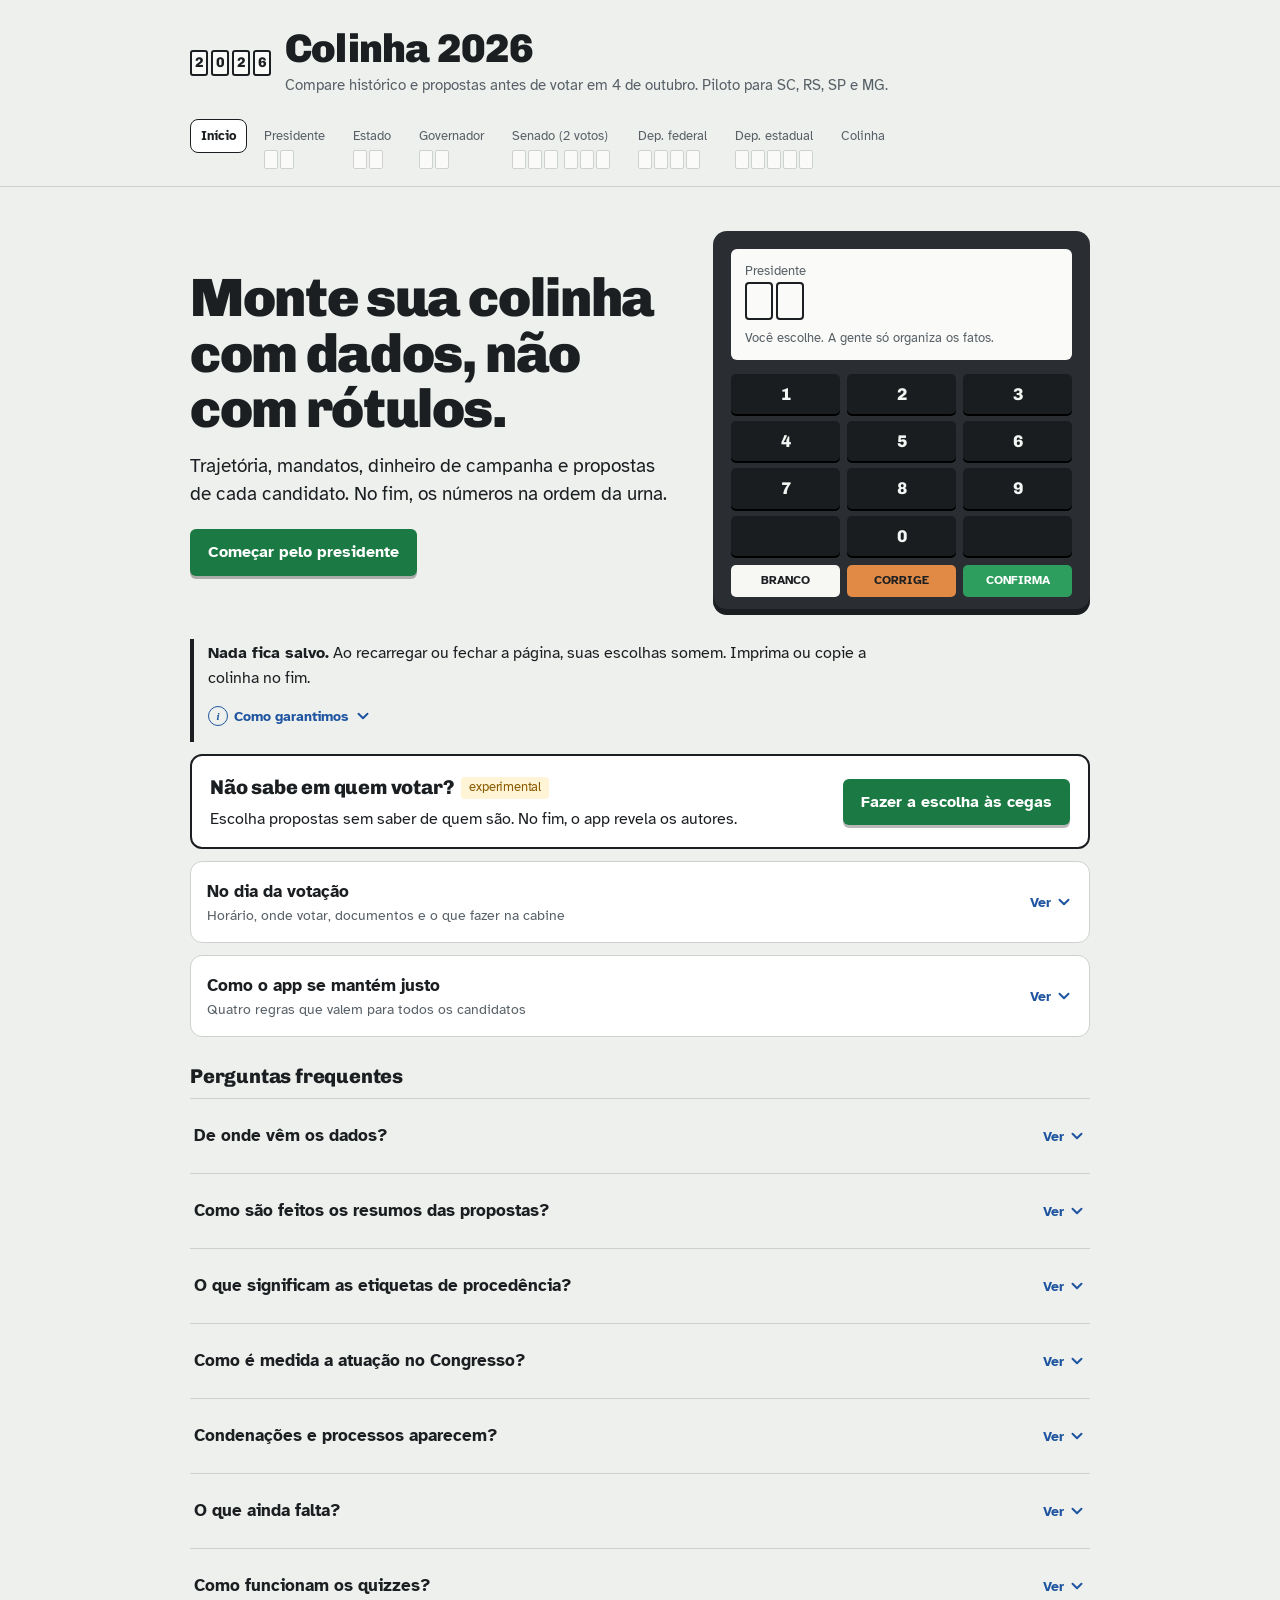
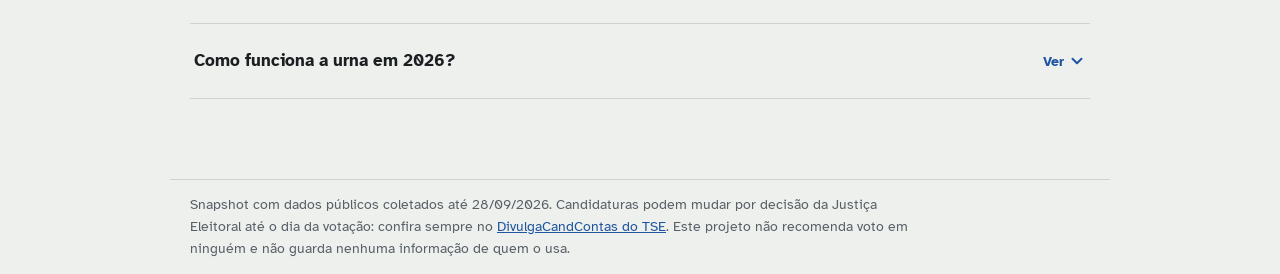
==== index.html @ a2cae838 "Versão 6.2: eleição de 2022 e autorias no Senado" ====
<!DOCTYPE html>
<html lang="pt-BR">
<head>
<meta charset="utf-8">
<meta name="viewport" content="width=device-width, initial-scale=1, viewport-fit=cover">
<title>Colinha 2026</title>
<meta name="description" content="Compare histórico, propostas e dados dos candidatos das Eleições 2026 e monte sua colinha na ordem da urna. Piloto para Santa Catarina, Rio Grande do Sul, São Paulo e Minas Gerais.">
<meta property="og:title" content="Colinha 2026: compare candidatos com dados">
<meta property="og:description" content="Histórico, propostas registradas no TSE e a colinha na ordem exata da urna. Sem recomendação de voto.">
<meta property="og:type" content="website">
<meta property="og:locale" content="pt_BR">
<meta name="theme-color" content="#2A2E32">
<link rel="icon" href="data:image/svg+xml,<svg xmlns='http://www.w3.org/2000/svg' viewBox='0 0 100 100'><text y='.9em' font-size='90'>🗳️</text></svg>">
  <script type="module" crossorigin src="./assets/index-BHHuJlkT.js"></script>
  <link rel="stylesheet" crossorigin href="./assets/index-N6f87RGU.css">
</head>
<body>
<div id="root"></div>
</body>
</html>
---- assets/index-N6f87RGU.css ----
@font-face{font-family:Atkinson Hyperlegible;font-style:normal;font-display:swap;font-weight:400;src:url(./atkinson-hyperlegible-latin-400-normal-BrHNak5F.woff2) format("woff2"),url(./atkinson-hyperlegible-latin-400-normal-BbWidj28.woff) format("woff")}@font-face{font-family:Atkinson Hyperlegible;font-style:italic;font-display:swap;font-weight:400;src:url(./atkinson-hyperlegible-latin-400-italic-D-qjh7ci.woff2) format("woff2"),url(./atkinson-hyperlegible-latin-400-italic-OoEIrRJc.woff) format("woff")}@font-face{font-family:Atkinson Hyperlegible;font-style:normal;font-display:swap;font-weight:700;src:url(./atkinson-hyperlegible-latin-700-normal-GZI4o3u0.woff2) format("woff2"),url(./atkinson-hyperlegible-latin-700-normal-BK6Glc0m.woff) format("woff")}@font-face{font-family:Chivo;font-style:normal;font-display:swap;font-weight:600;src:url(./chivo-latin-600-normal-B9W10NB8.woff2) format("woff2"),url(./chivo-latin-600-normal-D21PgxtD.woff) format("woff")}@font-face{font-family:Chivo;font-style:normal;font-display:swap;font-weight:800;src:url(./chivo-latin-800-normal-Dq-1cD0w.woff2) format("woff2"),url(./chivo-latin-800-normal-Bgoad_Kc.woff) format("woff")}@font-face{font-family:Chivo;font-style:normal;font-display:swap;font-weight:900;src:url(./chivo-latin-900-normal-C9LqtGxx.woff2) format("woff2"),url(./chivo-latin-900-normal-BOCGNdu-.woff) format("woff")}:root{box-sizing:border-box;padding-top:env(safe-area-inset-top,0px);padding-bottom:env(safe-area-inset-bottom,0px);--paper:#EEF0ED;--panel:#FFFFFF;--ink:#1C1F22;--muted:#586067;--line:#CDD2CC;--soft:#E3E6E1;--key:#2A2E32;--keyink:#F4F6F3;--confirma:#1B7A43;--confirma-ink:#FFFFFF;--corrige:#C9661A;--corrige-soft:#FBEBDD;--alert:#9A4308;--link:#1F55A0;--screen:#FAFBF8;--warn:#8A5A00;--warn-soft:#FFF4D6;--font:"Atkinson Hyperlegible", "Segoe UI", Roboto, Helvetica, Arial, sans-serif;--display:"Chivo", "Atkinson Hyperlegible", "Segoe UI", Arial, sans-serif}@media (prefers-color-scheme: dark){:root:not([data-theme=light]){--paper:#141618;--panel:#1D2023;--ink:#E8EBE7;--muted:#A3AAB0;--line:#353A3F;--soft:#262A2E;--key:#0E1012;--keyink:#E8EBE7;--confirma:#2E9E5E;--corrige:#E08A45;--corrige-soft:#3A2A1C;--link:#7FAEF0;--screen:#23272B;--warn:#F2C766;--warn-soft:#332A14;--alert:#F0A36A}}:root[data-theme=dark]{--paper:#141618;--panel:#1D2023;--ink:#E8EBE7;--muted:#A3AAB0;--line:#353A3F;--soft:#262A2E;--key:#0E1012;--keyink:#E8EBE7;--confirma:#2E9E5E;--corrige:#E08A45;--corrige-soft:#3A2A1C;--link:#7FAEF0;--screen:#23272B;--warn:#F2C766;--warn-soft:#332A14;--alert:#F0A36A}html{scroll-padding-top:calc(env(safe-area-inset-top,0px) + 120px)}*,*:before,*:after{box-sizing:inherit}body{margin:0;background:var(--paper);color:var(--ink);font-family:var(--font);font-size:17px;line-height:1.55;-webkit-font-smoothing:antialiased}a{color:var(--link)}a:focus-visible,button:focus-visible,input:focus-visible,select:focus-visible,summary:focus-visible{outline:3px solid var(--link);outline-offset:2px;border-radius:4px}.wrap{max-width:940px;margin:0 auto;padding:0 20px}button{font:inherit;color:inherit;cursor:pointer}header.top{padding:28px 20px 12px}.brand{display:flex;align-items:center;gap:14px}.brand h1{font-family:var(--display);font-weight:900;font-size:clamp(28px,5vw,40px);letter-spacing:-.02em;margin:0;line-height:1}.brand .sub{color:var(--muted);font-size:15px;margin:6px 0 0}.logo{display:flex;gap:3px}.logo span{width:18px;height:26px;border:2px solid var(--ink);border-radius:3px;background:var(--screen);display:grid;place-items:center;font-family:var(--display);font-weight:800;font-size:14px}.fita{position:sticky;top:env(safe-area-inset-top,0px);z-index:20;background:var(--paper);border-bottom:1px solid var(--line);padding:10px 0}.fita ol{list-style:none;padding:0 20px;display:flex;gap:6px;overflow-x:auto;max-width:940px;margin:0 auto;scrollbar-width:thin}.fita li{flex:0 0 auto}.step{display:flex;flex-direction:column;align-items:flex-start;gap:4px;border:1.5px solid transparent;background:transparent;padding:6px 10px;border-radius:8px;min-width:0}.step .lbl{font-size:13px;color:var(--muted);white-space:nowrap}.step[aria-current=step]{border-color:var(--ink);background:var(--panel)}.step[aria-current=step] .lbl{color:var(--ink);font-weight:700}.step:hover .lbl{color:var(--ink)}.slots{display:flex;gap:2px}.slots .d{width:14px;height:19px;border:1.5px solid var(--line);border-radius:2px;background:var(--screen);font-family:var(--display);font-weight:800;font-size:11px;display:grid;place-items:center;line-height:1}.slots .d.f{border-color:var(--ink)}.slots .blank{font-size:10px;font-weight:700;border:1.5px solid var(--ink);border-radius:2px;padding:0 4px;height:19px;display:grid;place-items:center;background:var(--screen)}main.wrap{padding:36px 20px 80px}h2.role{font-family:var(--display);font-weight:900;font-size:clamp(26px,4.4vw,36px);letter-spacing:-.015em;line-height:1.1;margin:0 0 6px}.lede{color:var(--muted);margin:0 0 20px;max-width:64ch}h3{font-family:var(--display);font-weight:800;font-size:20px;margin:28px 0 10px;letter-spacing:-.01em}p{max-width:68ch}details.guia{background:var(--panel);border:1px solid var(--line);border-left:5px solid var(--key);border-radius:10px;padding:0;margin:0 0 22px}details.guia summary{list-style:none;padding:14px 18px;font-weight:700;display:flex;justify-content:space-between;align-items:center;gap:12px}details.guia summary::-webkit-details-marker{display:none}details.guia summary .tg{font-weight:400;color:var(--muted);font-size:14px}details.guia[open] summary .tg:after{content:"ocultar"}details.guia:not([open]) summary .tg:after{content:"mostrar"}.guia-body{padding:0 18px 18px;display:grid;grid-template-columns:1fr 1fr;gap:10px 28px}.guia-body h4{margin:6px 0;font-size:15px}.guia-body ul{margin:0;padding-left:18px}.guia-body li{margin:0 0 6px}.guia-body .full{grid-column:1/-1}@media (max-width:720px){.guia-body{grid-template-columns:1fr}}.toolbar{display:flex;flex-wrap:wrap;gap:8px;align-items:center;margin:0 0 14px}.seg{display:inline-flex;border:1.5px solid var(--ink);border-radius:8px;overflow:hidden}.seg button{border:0;background:transparent;padding:7px 14px;font-size:15px}.seg button[aria-pressed=true]{background:var(--ink);color:var(--paper);font-weight:700}.note{font-size:14px;color:var(--muted)}.lista{list-style:none;margin:0;padding:0;border-top:1px solid var(--line)}.cand{border-bottom:1px solid var(--line);scroll-margin-top:calc(env(safe-area-inset-top,0px) + 96px)}.cand.escolhido{background:linear-gradient(90deg,color-mix(in srgb,var(--confirma) 10%,transparent),transparent 60%)}.row{width:100%;display:grid;grid-template-columns:auto 1fr auto;gap:16px;align-items:center;text-align:left;background:transparent;border:0;padding:14px 6px}.row:hover{background:var(--soft)}.num{display:flex;gap:3px}.num .d{width:30px;height:40px;border:2px solid var(--ink);border-radius:4px;background:var(--screen);display:grid;place-items:center;font-family:var(--display);font-weight:800;font-size:22px;font-variant-numeric:tabular-nums}.nm{font-weight:700;font-size:18px;line-height:1.25}.pt{color:var(--muted);font-size:15px}.meta{font-size:14px;color:var(--muted);margin-top:2px}.rowend{display:flex;align-items:center;gap:10px}.chev{width:26px;height:26px;display:grid;place-items:center;border-radius:50%;border:1.5px solid var(--line);font-size:14px;transition:transform .2s}.row[aria-expanded=true] .chev{transform:rotate(180deg)}.tag{display:inline-block;font-size:12.5px;font-weight:700;border-radius:4px;padding:1px 7px;margin-left:6px;vertical-align:2px}.tag.ok{background:color-mix(in srgb,var(--confirma) 16%,transparent);color:var(--confirma)}.tag.ver{background:var(--warn-soft);color:var(--warn)}.tag.sel{background:var(--confirma);color:var(--confirma-ink)}@media (max-width:560px){.row{grid-template-columns:auto 1fr;gap:12px}.chev{display:none}.rowend{grid-column:2;justify-self:start}.num .d{width:24px;height:34px;font-size:18px}}.det{padding:4px 6px 22px}.tabs{display:flex;gap:4px;border-bottom:1.5px solid var(--line);margin:0 0 16px;overflow-x:auto;scrollbar-width:none}.tabs::-webkit-scrollbar{display:none}.tabs button{flex:0 0 auto;white-space:nowrap}.tabs button{border:0;background:transparent;padding:8px 12px;border-bottom:3px solid transparent;margin-bottom:-1.5px;font-size:15px;color:var(--muted)}.tabs button[aria-selected=true]{border-bottom-color:var(--ink);color:var(--ink);font-weight:700}dl.fatos{display:grid;grid-template-columns:minmax(150px,210px) 1fr;gap:6px 18px;margin:0 0 14px}dl.fatos dt{color:var(--muted);font-size:15px}dl.fatos dd{margin:0}@media (max-width:560px){dl.fatos{grid-template-columns:1fr}dl.fatos dt{margin-top:6px}}.traj{margin:0 0 14px;padding-left:20px}.traj li{margin-bottom:3px}.aviso{background:var(--warn-soft);color:var(--ink);border-radius:8px;padding:10px 14px;font-size:15px;margin:10px 0}.aviso strong{color:var(--warn)}.temas{display:grid;grid-template-columns:1fr 1fr;gap:4px 28px}@media (max-width:720px){.temas{grid-template-columns:1fr}}.tema h5{margin:12px 0 4px;font-size:15.5px}.tema ul{margin:0;padding-left:18px}.tema li{margin-bottom:4px}.tema .vazio{color:var(--muted);font-style:italic;font-size:15px;margin:0}table.plano{border-collapse:collapse;width:100%;margin:6px 0 14px;font-size:15.5px}table.plano th,table.plano td{text-align:left;border-bottom:1px solid var(--line);padding:7px 8px;vertical-align:top}table.plano th{color:var(--muted);font-weight:400;width:42%}.fontes{padding-left:18px}.fontes li{margin-bottom:5px}.acoes{display:flex;flex-wrap:wrap;gap:10px;margin-top:18px}.btn{border:0;border-radius:6px;padding:11px 18px;font-weight:700;font-size:16px;box-shadow:0 3px #00000047}.btn:active{transform:translateY(2px);box-shadow:0 1px #00000047}.btn.confirma{background:var(--confirma);color:var(--confirma-ink)}.btn.branco{background:#f7f7f4;color:#1c1f22;border:1.5px solid #9AA09A}.btn.corrige{background:var(--corrige);color:#1c1f22}.btn.ghost{background:transparent;border:1.5px solid var(--ink);box-shadow:none}.btn:disabled{opacity:.45;cursor:not-allowed}.msg{margin-top:10px;font-size:15px;color:var(--alert);font-weight:700}.chips{display:flex;flex-wrap:wrap;gap:6px;margin:0 0 14px}.chips button{border:1.5px solid var(--line);background:var(--panel);border-radius:999px;padding:5px 13px;font-size:15px}.chips button[aria-pressed=true]{border-color:var(--ink);background:var(--ink);color:var(--paper);font-weight:700}.cmp{list-style:none;margin:0;padding:0;border-top:1px solid var(--line)}.cmp li{display:grid;grid-template-columns:auto 190px 1fr;gap:16px;padding:14px 4px;border-bottom:1px solid var(--line);align-items:start}.cmp .who{font-weight:700;line-height:1.3}.cmp .who span{display:block;color:var(--muted);font-weight:400;font-size:14.5px}.cmp ul{margin:0;padding-left:18px}.cmp .vazio{color:var(--muted);font-style:italic}@media (max-width:720px){.cmp li{grid-template-columns:auto 1fr}.cmp li>div:last-child{grid-column:1/-1}}.vagas{display:grid;grid-template-columns:1fr 1fr;gap:12px;margin:0 0 20px}.vaga{background:var(--panel);border:1.5px solid var(--line);border-radius:10px;padding:12px 14px;display:flex;align-items:center;justify-content:space-between;gap:10px}.vaga.f{border-color:var(--ink)}.vaga .t{font-size:14px;color:var(--muted)}.vaga .n{font-weight:700}.linkbtn{background:none;border:0;color:var(--link);text-decoration:underline;padding:0;font-size:14px}@media (max-width:560px){.vagas{grid-template-columns:1fr}}.hero{display:grid;grid-template-columns:1.3fr 1fr;gap:34px;align-items:center;margin:8px 0 30px}.hero h2{font-family:var(--display);font-weight:900;font-size:clamp(32px,6vw,54px);line-height:1.02;letter-spacing:-.025em;margin:0 0 16px}.hero p{font-size:18.5px;margin:0 0 20px}@media (max-width:760px){.hero{grid-template-columns:1fr}}.urna{background:var(--key);border-radius:14px;padding:18px;color:var(--keyink);box-shadow:inset 0 -6px #00000059}.urna .tela{background:var(--screen);color:var(--ink);border-radius:6px;padding:12px 14px;margin-bottom:14px}.urna .tela .c{font-size:13px;color:var(--muted)}.urna .tela .num .d{width:28px;height:38px;font-size:21px}.urna .teclas{display:grid;grid-template-columns:repeat(3,1fr);gap:7px}.urna .teclas span{background:#1a1d20;border-radius:5px;padding:7px 0;text-align:center;font-family:var(--display);font-weight:800;color:#f4f6f3;box-shadow:0 2px #000}.urna .fim{display:grid;grid-template-columns:1fr 1fr 1fr;gap:7px;margin-top:9px}.urna .fim span{border-radius:5px;padding:7px 0;text-align:center;font-size:11.5px;font-weight:700;color:#1c1f22}.principios{display:grid;grid-template-columns:repeat(2,1fr);gap:18px 30px;margin:10px 0 26px;padding:0;list-style:none}.principios li strong{display:block;margin-bottom:2px}@media (max-width:640px){.principios{grid-template-columns:1fr}}details.metodo{border-top:1px solid var(--line);padding:14px 0}details.metodo summary{font-weight:700;cursor:pointer}.uf{display:grid;grid-template-columns:repeat(auto-fill,minmax(150px,1fr));gap:8px;margin:14px 0 20px}.uf button{border:1.5px solid var(--line);background:var(--panel);border-radius:8px;padding:10px 12px;text-align:left;font-size:15px}.uf button[aria-pressed=true]{border-color:var(--ink);box-shadow:inset 0 0 0 1.5px var(--ink);font-weight:700}.uf button:disabled{opacity:.5;cursor:not-allowed}.uf small{display:block;color:var(--muted);font-size:12.5px;font-weight:400}.digitar{background:var(--panel);border:1px solid var(--line);border-radius:12px;padding:18px;margin:0 0 22px}.digitar label{font-weight:700;display:block;margin-bottom:8px}.digitar .linha{display:flex;flex-wrap:wrap;gap:10px;align-items:center}.digitar input{font-family:var(--display);font-weight:800;font-size:28px;letter-spacing:.35em;width:9ch;padding:6px 10px;border:2px solid var(--ink);border-radius:6px;background:var(--screen);color:var(--ink)}.digitar .ok{color:var(--confirma);font-weight:700}.colinha{background:#fff;color:#1c1f22;border:2px solid #1C1F22;border-radius:6px;max-width:560px;padding:18px 20px 12px}.colinha h3{margin:0 0 2px;font-size:22px;color:#1c1f22}.colinha .q{font-size:14px;color:#4a5157;margin:0 0 10px}.colinha ol{list-style:none;margin:0;padding:0}.colinha li{display:grid;grid-template-columns:28px 1fr auto;gap:10px;align-items:center;padding:10px 0;border-top:1px dashed #9AA09A}.colinha .ord{font-family:var(--display);font-weight:800;color:#4a5157}.colinha .cg{font-weight:700;line-height:1.2}.colinha .cg span{display:block;font-weight:400;font-size:14px;color:#4a5157}.colinha .num .d{border-color:#1c1f22;background:#fff;color:#1c1f22}.colinha .num .d.v{border-style:dashed;border-color:#9aa09a;color:#9aa09a}.colinha .bnc{font-weight:800;border:2px solid #1C1F22;padding:4px 10px;border-radius:4px}.colinha .rod{font-size:13px;color:#4a5157;margin-top:8px}.tiles{display:grid;grid-template-columns:repeat(4,1fr);gap:10px;margin:0 0 6px}@media (max-width:720px){.tiles{grid-template-columns:1fr 1fr}}.tile{background:var(--screen);border:1.5px solid var(--line);border-radius:8px;padding:12px 12px 10px}.tv{font-family:var(--display);font-weight:900;font-size:30px;line-height:1.05;letter-spacing:-.01em;font-variant-numeric:tabular-nums}.tv-s{font-size:18px;font-weight:800;line-height:1.2}.tk{font-size:13.5px;color:var(--muted);margin-top:4px;line-height:1.3}h4.sub{margin:18px 0 8px;font-size:15.5px}ul.dest{list-style:none;margin:0;padding:0;display:grid;grid-template-columns:repeat(auto-fit,minmax(220px,1fr));gap:10px}ul.dest li{border-left:4px solid var(--ink);padding:4px 0 4px 12px}.dv{display:block;font-family:var(--display);font-weight:800;font-size:22px;line-height:1.15;font-variant-numeric:tabular-nums}.dk{display:block;font-size:14.5px;color:var(--muted);line-height:1.35;margin-top:2px}.prov{display:inline-block;font-size:11.5px;font-weight:700;border-radius:3px;padding:0 6px;vertical-align:1px;white-space:nowrap;border:1px solid currentColor}.prov-of{color:var(--confirma)}.prov-gov{color:var(--warn)}.prov-imp{color:var(--link)}.prov-crit{color:var(--alert)}.prov-camp{color:var(--muted)}ol.tl{list-style:none;margin:6px 0 0;padding:0;position:relative}.tl-i{display:grid;grid-template-columns:104px 1fr;gap:14px;position:relative;padding-bottom:18px}.tl-i:before{content:"";position:absolute;left:111px;top:6px;bottom:-6px;width:2px;background:var(--line)}.tl-i:last-child:before{display:none}.tl-y{font-family:var(--display);font-weight:800;font-size:15px;text-align:right;padding-top:1px;font-variant-numeric:tabular-nums;color:var(--ink)}.tl-b{position:relative;padding-left:18px;min-width:0}.tl-b:before{content:"";position:absolute;left:-10px;top:5px;width:12px;height:12px;border-radius:50%;background:var(--panel);border:3px solid var(--muted)}.tl-mandato .tl-b:before{background:var(--ink);border-color:var(--ink)}.tl-justica .tl-b:before{border-color:var(--alert);border-radius:2px}.tl-eleicao .tl-b:before{border-color:var(--link)}.tl-k{display:inline-block;font-size:12.5px;color:var(--muted);margin-bottom:1px}.tl-justica .tl-k{color:var(--alert);font-weight:700}.tl-t{font-weight:700;line-height:1.3}.tl-t .n{font-weight:400;color:var(--muted);font-size:14px}.tl-d{margin:4px 0 0;font-size:15.5px}.tl-gap{margin:6px 0 0;font-size:14px;color:var(--warn);background:var(--warn-soft);display:inline-block;padding:3px 9px;border-radius:5px}.tl-gap.tl-ok{color:var(--confirma);background:color-mix(in srgb,var(--confirma) 10%,transparent)}.tl-f{margin:4px 0 0;font-size:14px}.tbl{overflow-x:auto;margin-top:8px}table.met{border-collapse:collapse;width:100%;font-size:14.5px;min-width:520px}table.met th{font-weight:400;color:var(--muted);text-align:left;border-bottom:1.5px solid var(--line);padding:5px 8px}table.met td{border-bottom:1px solid var(--line);padding:7px 8px;vertical-align:top}table.met td:first-child{font-weight:700;width:30%}table.met td:last-child{width:30%;font-size:13.5px}.seta{color:var(--muted);padding:0 2px}@media (max-width:560px){.tl-i{grid-template-columns:62px 1fr;gap:10px}.tl-i:before{left:67px}.tl-y{font-size:13px}}@media (max-width:560px){table.met{min-width:0}table.met thead{display:none}table.met tr{display:block;border-bottom:1px solid var(--line);padding:8px 0}table.met td{display:block;border:0;padding:1px 0;width:auto!important}}.privacidade{border-left:4px solid var(--ink);padding:2px 0 2px 14px;margin:0 0 18px;max-width:760px}.privacidade p{margin:0;font-size:16px}.privacidade .rc-info{margin:2px 0 0}.dica-estrela{white-space:nowrap}.h-faq{margin:26px 0 6px}.rc .principios,.rc .dia-grid{margin:0}.filtros{display:grid;grid-template-columns:minmax(0,2fr) minmax(0,1fr);gap:12px;margin:0 0 8px}.campo{display:flex;flex-direction:column;gap:4px;font-size:14px;color:var(--muted);min-width:0}.campo input,.campo select{font:inherit;font-size:16px;color:var(--ink);background:var(--panel);border:1.5px solid var(--line);border-radius:8px;padding:9px 11px;width:100%;min-width:0}.campo input:focus,.campo select:focus{border-color:var(--ink);outline:none}.legenda{display:flex;flex-wrap:wrap;align-items:center;justify-content:space-between;gap:10px;background:var(--panel);border:1.5px solid var(--ink);border-radius:10px;padding:10px 14px;margin:6px 0 12px}.legenda .num{vertical-align:middle;margin-left:4px}.confere{margin:10px 0 0;font-weight:700;font-size:16px}.confere.ok{color:var(--confirma)}.confere.erro{color:var(--alert)}.redes{display:inline-flex;flex-wrap:wrap;gap:4px 12px}@media (max-width:560px){.filtros{grid-template-columns:minmax(0,1fr)}}:root{--f1:#2A2E32;--f2:#6B737A;--f3:#B5BCC2;--f4:#1F55A0;--f5:#C9661A;--f6:#1B7A43;--f7:#8A5A00;--f8:#E3E6E1}@media (prefers-color-scheme: dark){:root:not([data-theme=light]){--f1:#E8EBE7;--f2:#A3AAB0;--f3:#5B6268;--f4:#7FAEF0;--f5:#E08A45;--f6:#2E9E5E;--f7:#F2C766;--f8:#353A3F}}:root[data-theme=dark]{--f1:#E8EBE7;--f2:#A3AAB0;--f3:#5B6268;--f4:#7FAEF0;--f5:#E08A45;--f6:#2E9E5E;--f7:#F2C766;--f8:#353A3F}.fin-fefc{background:var(--f1)}.fin-fundoPartidario{background:var(--f2)}.fin-partido{background:var(--f3)}.fin-pessoasFisicas{background:var(--f4)}.fin-proprios{background:var(--f5)}.fin-outrosCandidatos{background:var(--f6)}.fin-coletivo{background:var(--f7)}.fin-naoIdentificada{background:var(--f8);background-image:repeating-linear-gradient(45deg,transparent 0 3px,var(--muted) 3px 4px)}.fin-top{display:grid;grid-template-columns:repeat(2,minmax(0,1fr));gap:10px;margin:0 0 10px}.fin-v{font-family:var(--display);font-weight:900;font-size:26px;line-height:1.05;font-variant-numeric:tabular-nums}.fin-k{font-size:13.5px;color:var(--muted);line-height:1.3;margin-top:3px}.fin-barra{display:flex;height:16px;border-radius:4px;overflow:hidden;background:var(--soft);gap:2px}.fin-barra i{display:block;min-width:3px}.fin-leg{list-style:none;margin:10px 0 0;padding:0}.fin-leg li{display:grid;grid-template-columns:14px minmax(0,1fr) auto 52px;gap:8px;align-items:center;padding:4px 0;border-bottom:1px solid var(--line);font-size:15px}.fin-leg .sw{width:12px;height:12px;border-radius:2px}.fin-val{font-variant-numeric:tabular-nums;text-align:right;white-space:nowrap}.fin-p{color:var(--muted);text-align:right;font-variant-numeric:tabular-nums}.fin-h{margin:16px 0 6px;font-size:15.5px}.fin-lim{display:flex;flex-direction:column;gap:6px;font-size:15px}.fin-lim-bar{height:10px;border-radius:5px;background:var(--soft);overflow:hidden;border:1px solid var(--line)}.fin-lim-bar i{display:block;height:100%;background:var(--ink)}.fin-zero{font-weight:700;margin:0}.fin-nota{margin-top:12px}@media (max-width:400px){.fin-v{font-size:22px}.fin-leg li{grid-template-columns:14px minmax(0,1fr) auto}.fin-p{display:none}}.cand-top{display:flex;align-items:center;gap:4px}.cand-top .row{flex:1 1 auto;min-width:0}.estrela{flex:0 0 auto;width:44px;height:44px;display:grid;place-items:center;background:transparent;border:0;border-radius:50%;color:var(--muted);margin-right:2px}.estrela svg{width:24px;height:24px;fill:none;stroke:currentColor;stroke-width:1.8;stroke-linejoin:round}.estrela:hover{background:var(--soft);color:var(--ink)}.estrela.on{color:var(--warn)}.estrela.on svg{fill:currentColor}.curta-bar{position:sticky;bottom:0;z-index:15;margin:18px -20px 0;padding:10px 20px calc(10px + env(safe-area-inset-bottom,0px));background:var(--panel);border-top:2px solid var(--ink);box-shadow:0 -6px 16px #00000014}.curta-in{display:flex;flex-wrap:wrap;align-items:center;justify-content:space-between;gap:8px 14px}.curta-t{min-width:0;flex:1 1 220px;font-size:15px;overflow-wrap:break-word}.curta-b{display:flex;gap:8px;flex-wrap:wrap}@media (max-width:560px){.curta-bar{margin:18px -14px 0;padding-left:14px;padding-right:14px}.curta-b{width:100%}.curta-b .btn{flex:1 1 auto}}.cmpt-ov{position:fixed;top:0;right:0;bottom:0;left:0;z-index:50;background:#1416188c;display:flex;align-items:flex-start;justify-content:center;padding:calc(env(safe-area-inset-top,0px) + 16px) 12px 16px;overflow:auto}.cmpt{background:var(--paper);color:var(--ink);border-radius:12px;width:min(1100px,100%);max-height:calc(100dvh - 32px);display:flex;flex-direction:column;padding:16px 18px 18px;box-shadow:0 10px 40px #0000004d}.cmpt-head{display:flex;justify-content:space-between;align-items:center;gap:10px;margin-bottom:4px}.cmpt-head h3{margin:0}.cmpt-wrap{overflow:auto;min-height:0;flex:1 1 auto;border:1px solid var(--line);border-radius:8px;background:var(--panel)}.cmpt-t{border-collapse:separate;border-spacing:0;width:100%;min-width:calc(150px + var(--cols) * 190px);font-size:14.5px}.cmpt-t th,.cmpt-t td{text-align:left;vertical-align:top;padding:8px 10px;border-bottom:1px solid var(--line)}.cmpt-t td{min-width:180px}.cmpt-t thead th{position:sticky;top:0;z-index:2;background:var(--panel);border-bottom:2px solid var(--ink)}.cmpt-t .cmpt-lab{position:sticky;left:0;z-index:1;background:var(--panel);font-weight:400;color:var(--muted);width:150px;min-width:130px;max-width:170px}.cmpt-t thead .cmpt-lab{z-index:3}.cmpt-t .cmpt-g th{background:var(--soft);font-family:var(--display);font-weight:800;color:var(--ink);font-size:14px;position:static}.cmpt-t td ul{margin:0;padding-left:16px}.cmpt-t .vazio{color:var(--muted);font-style:italic}.cmpt-nm{font-weight:700;margin-top:6px;line-height:1.25}.cmpt-acts{display:flex;flex-direction:column;align-items:flex-start;gap:6px;margin-top:8px}.cmpt-acts .btn{padding:7px 12px;font-size:14.5px}.cmpt-t .num .d{width:24px;height:32px;font-size:17px}.lista-box{border:1.5px solid var(--ink);border-radius:10px;padding:12px 14px;margin:14px 0;background:var(--panel)}.lista-box h5{margin:0 0 4px;font-size:15.5px}.lista-box p{margin:0;font-size:15px}ul.mesma{list-style:none;margin:10px 0 0;padding:0;columns:2;column-gap:20px;font-size:14.5px}ul.mesma li{break-inside:avoid;padding:2px 0}ul.mesma .mn{font-family:var(--display);font-weight:800;font-variant-numeric:tabular-nums;margin-right:4px}@media (max-width:560px){ul.mesma{columns:1}}ol.passos{margin:0 0 8px;padding-left:20px}ol.passos li{margin-bottom:6px}.sub-h{margin:16px 0 8px;font-size:16px}.tag.mand{background:var(--soft);color:var(--ink);border:1px solid var(--line)}.tag.alerta{background:var(--corrige-soft);color:var(--alert)}.col-alerta{display:block;font-weight:700;color:#9a4308;font-size:13px;margin-top:2px}.dia{margin:0 0 12px}.dia-grid{display:grid;grid-template-columns:repeat(2,minmax(0,1fr));gap:12px}.dia-b{background:var(--panel);border:1px solid var(--line);border-radius:10px;padding:12px 16px}.dia-b h4{margin:0 0 6px;font-family:var(--display);font-weight:800;font-size:17px}.dia-b ul{margin:0;padding-left:18px}.dia-b li{margin-bottom:6px;font-size:15.5px}@media (max-width:720px){.dia-grid{grid-template-columns:minmax(0,1fr)}}@media print{.curta-bar,.cmpt-ov,.estrela{display:none!important}}.cmpt-t{table-layout:fixed}.cmpt-t thead th:not(.cmpt-lab){width:calc((100% - 150px) / var(--cols))}.cmps{padding:10px 12px}.cmps-cands{display:flex;flex-direction:column;gap:8px;margin-bottom:6px}.cmps-c{display:grid;grid-template-columns:24px auto minmax(0,1fr);grid-template-areas:"i d n" ". a a";gap:4px 10px;align-items:center;border:1px solid var(--line);border-radius:8px;padding:8px 10px;background:var(--paper)}.cmps-c>.cmps-i{grid-area:i}.cmps-c>.num{grid-area:d}.cmps-n{grid-area:n;min-width:0;overflow-wrap:break-word}.cmps-a{grid-area:a;display:flex;gap:12px;align-items:center}.cmps-a .btn{padding:6px 12px;font-size:14px}.cmps-c .num .d{width:22px;height:30px;font-size:16px}.cmps-i{display:inline-grid;place-items:center;width:22px;height:22px;border-radius:50%;background:var(--ink);color:var(--paper);font-family:var(--display);font-weight:800;font-size:12px;flex:0 0 auto}.cmps-g{margin:16px 0 4px;font-family:var(--display);font-weight:800;font-size:15px;border-bottom:2px solid var(--ink);padding-bottom:4px}.cmps-r{padding:8px 0;border-bottom:1px solid var(--line)}.cmps-l{font-size:13.5px;color:var(--muted);margin-bottom:4px}.cmps-v{display:grid;grid-template-columns:26px minmax(0,1fr);gap:6px;align-items:start;font-size:15px;padding:2px 0;overflow-wrap:break-word}.cmps-v ul{margin:0;padding-left:16px}@media (max-width:560px){.curta-t{white-space:nowrap;overflow:hidden;text-overflow:ellipsis;flex-basis:100%}}footer{border-top:1px solid var(--line);padding:22px 0 40px;color:var(--muted);font-size:14px}footer p{max-width:80ch}.visually-hidden{position:absolute;width:1px;height:1px;overflow:hidden;clip:rect(0 0 0 0);white-space:nowrap}@media (prefers-reduced-motion: reduce){*{transition:none!important;animation:none!important}}@media print{body{background:#fff}header.top,.fita,footer,.noprint,.lede,h2.role{display:none!important}main{padding:0}.colinha{border-width:2px;max-width:none}}html,body{max-width:100%}.tiles{grid-template-columns:repeat(4,minmax(0,1fr))}.tiles-at{grid-template-columns:repeat(3,minmax(0,1fr));margin-top:10px}ul.dest{margin-top:14px}.tile,.tiles>*,.temas>*,.guia-body>*,.sc-grid>*,.nt-top>*,.vagas>*,.principios>*,.hero>*,.row>*,.cmp li>*,.det,.tl-b,dl.fatos dd{min-width:0}.tv-s,.dv,.nm,dl.fatos dd,.tl-t,.tl-d,.cmp .who,.dk,.tk{overflow-wrap:break-word;-webkit-hyphens:auto;hyphens:auto}.fontes li,.tl-f,table.met td:last-child{overflow-wrap:anywhere}.temas,.guia-body,.vagas,.principios{grid-template-columns:repeat(2,minmax(0,1fr))}.hero{grid-template-columns:minmax(0,1.3fr) minmax(0,1fr)}ul.dest{grid-template-columns:repeat(auto-fit,minmax(min(220px,100%),1fr))}.uf{grid-template-columns:repeat(auto-fill,minmax(min(150px,100%),1fr))}.digitar input,.colinha{max-width:100%}@media (max-width:720px){.tiles{grid-template-columns:repeat(2,minmax(0,1fr))}.tiles-at{grid-template-columns:repeat(3,minmax(0,1fr))}.temas,.guia-body,.sc-grid{grid-template-columns:minmax(0,1fr)}}@media (max-width:760px){.hero{grid-template-columns:minmax(0,1fr)}}@media (max-width:640px){.principios{grid-template-columns:minmax(0,1fr)}.nt-top{grid-template-columns:repeat(2,minmax(0,1fr))}}@media (max-width:560px){.vagas{grid-template-columns:minmax(0,1fr)}.wrap{padding-left:14px;padding-right:14px}.tv{font-size:26px}.tile{padding:10px}.nt-top .big .v{font-size:40px}.acoes .btn{flex:1 1 auto}}@media (max-width:400px){.tv{font-size:23px}.tv-s{font-size:15.5px}.dv{font-size:19px}}@media (max-width:360px){.num .d{width:21px;height:30px;font-size:16px}.tl-i{grid-template-columns:52px minmax(0,1fr)}.tl-i:before{left:57px}}.at-casa{margin-bottom:10px}.at-leg{border:1px solid var(--line);border-radius:10px;padding:10px 14px;margin:0 0 10px;background:var(--screen)}.at-leg h5{margin:0 0 8px;font-size:15px}.at-dl{display:grid;grid-template-columns:minmax(0,220px) minmax(0,1fr);gap:8px 16px;margin:0}.at-dl dt{color:var(--muted);font-size:14.5px}.at-dl dd{margin:0;display:flex;flex-wrap:wrap;align-items:center;gap:4px 10px}.at-dl dd strong{font-family:var(--display);font-weight:800;font-size:19px;min-width:48px}.at-dl dd .note{flex-basis:100%;margin:0}.at-bar{display:inline-block;flex:1 1 120px;max-width:260px;height:8px;background:var(--soft);border-radius:4px;overflow:hidden;border:1px solid var(--line)}.at-bar i{display:block;height:100%;background:var(--ink)}.at-cota{list-style:none;margin:0;padding:0}.at-cota li{display:grid;grid-template-columns:42px minmax(0,1fr) 110px;gap:8px;align-items:center;font-size:14px;padding:2px 0}.at-cota li span:last-child{text-align:right;font-variant-numeric:tabular-nums}.at-cota .at-bar{max-width:none}@media (max-width:560px){.at-dl{grid-template-columns:minmax(0,1fr)}.at-dl dt{margin-top:4px}.at-cota li{grid-template-columns:38px minmax(0,1fr) 92px}}.rc{margin:0 0 12px}.rc>summary{list-style:none;cursor:pointer;-webkit-tap-highlight-color:transparent}.rc>summary::-webkit-details-marker{display:none}.rc-s{display:flex;align-items:center;gap:12px}.rc-t{min-width:0;flex:1 1 auto}.rc-tt{font-weight:700;line-height:1.3;display:inline}.rc-st{display:block;font-size:14px;color:var(--muted);font-weight:400;margin-top:2px;line-height:1.35}.rc-selo{display:inline-flex;align-items:center;height:20px;font-size:12px;font-weight:400;color:var(--warn);background:var(--warn-soft);border-radius:4px;padding:0 7px;margin-left:8px;vertical-align:2px}.rc-h{flex:0 0 auto;display:inline-flex;align-items:center;gap:4px;font-size:14px;font-weight:700;color:var(--link)}.rc-seta{width:18px;height:18px;transition:transform .2s ease}.rc[open]>summary .rc-seta{transform:rotate(180deg)}.rc-ocultar{display:none}.rc[open]>summary .rc-ver{display:none}.rc[open]>summary .rc-ocultar{display:inline}@media (prefers-reduced-motion: reduce){.rc-seta{transition:none}}.rc-cartao{background:var(--panel);border:1px solid var(--line);border-radius:12px;overflow:hidden}.rc-cartao>.rc-s{padding:12px 16px;min-height:56px}.rc-cartao>.rc-s:hover{background:var(--soft)}.rc-cartao[open]>.rc-s{border-bottom:1px solid var(--line)}.rc-cartao>.rc-b{padding:14px 16px 16px}.rc-linha{margin:0;border-top:1px solid var(--line)}.rc-linha:last-of-type{border-bottom:1px solid var(--line)}.rc-linha>.rc-s{padding:12px 4px;min-height:50px}.rc-linha>.rc-s:hover .rc-tt{text-decoration:underline}.rc-linha>.rc-b{padding:0 4px 14px}.rc-grupo .rc-linha+.rc-linha{border-top:1px solid var(--line)}.rc-info{margin:8px 0}.rc-info>.rc-s{display:inline-flex;gap:6px;padding:6px 0;min-height:36px;color:var(--link)}.rc-info>.rc-s .rc-t{flex:0 1 auto}.rc-info>.rc-s .rc-tt{font-size:14px;font-weight:700}.rc-info>.rc-s:hover .rc-tt{text-decoration:underline}.rc-ico{display:inline-grid;place-items:center;width:18px;height:18px;border-radius:50%;border:1.6px solid currentColor;font-size:11px;font-weight:800;font-style:italic;font-family:Georgia,serif;flex:0 0 auto}.rc-info>.rc-b{padding:4px 0 2px 24px;font-size:14.5px;color:var(--muted);max-width:72ch}.rc-info>.rc-b p{margin:0 0 6px}.rc-b>*:last-child{margin-bottom:0}.rc>summary:focus-visible{outline:3px solid var(--link);outline-offset:-3px;border-radius:10px}@media print{.rc{display:none!important}}.mp-ov{position:fixed;top:0;right:0;bottom:0;left:0;z-index:70;background:#14161880;display:flex;align-items:center;justify-content:center;padding:16px;animation:mp-f .15s ease-out}.mp{background:var(--panel);color:var(--ink);border-radius:14px;width:min(440px,100%);padding:20px 20px 16px;box-shadow:0 12px 40px #0000004d;animation:mp-s .18s ease-out}.mp-k{margin:0 0 2px;font-size:13px;font-weight:700;color:var(--confirma);text-transform:none}.mp h3{margin:0 0 12px;font-size:21px}.mp-l{list-style:none;margin:0 0 16px;padding:0;display:flex;flex-direction:column;gap:10px}.mp-l li{display:flex;align-items:center;gap:12px;background:var(--screen);border:1px solid var(--line);border-radius:10px;padding:10px 12px;min-width:0}.mp-l li>span:last-child{min-width:0;overflow-wrap:break-word;font-weight:700}.mp-vaga{display:block;font-weight:400;font-size:13px;color:var(--muted)}.mp-a{display:flex;flex-direction:column;gap:8px}.mp-a .btn{width:100%}.mp-n{margin:10px 0 0;font-size:13.5px;color:var(--muted);text-align:center}@media (max-width:560px){.mp-ov{align-items:flex-end;padding:0}.mp{border-radius:16px 16px 0 0;width:100%;padding-bottom:calc(16px + env(safe-area-inset-bottom,0px));animation:mp-u .2s ease-out}}@keyframes mp-f{0%{opacity:0}to{opacity:1}}@keyframes mp-s{0%{transform:translateY(8px);opacity:.6}to{transform:none;opacity:1}}@keyframes mp-u{0%{transform:translateY(40px)}to{transform:none}}@media (prefers-reduced-motion: reduce){.mp-ov,.mp{animation:none!important}}@media print{.mp-ov{display:none!important}}.pilha{display:flex;flex-direction:column;gap:12px;margin:0 0 24px}.pilha>*{margin:0!important}.pilha:empty{display:none}.lede{margin-bottom:20px}.hero{margin-bottom:24px}.h-faq{margin:0 0 6px}@media (max-width:560px){header.top{padding:20px 20px 10px}}.at-area{overflow-wrap:break-word;min-width:0}.at-casa .at-cota li:has(.at-area){grid-template-columns:minmax(0,150px) minmax(0,1fr) 120px}.at-lista{list-style:none;margin:0;padding:0}.at-lista li{display:flex;justify-content:space-between;gap:12px;padding:5px 0;border-bottom:1px solid var(--line);font-size:15px}.at-lista li:last-child{border-bottom:0}.at-lista strong{font-family:var(--display);font-variant-numeric:tabular-nums}.at-mun{list-style:none;margin:0;padding:0}.at-mun li{display:flex;justify-content:space-between;gap:12px;padding:3px 0;border-bottom:1px dashed var(--line)}@media (max-width:560px){.at-casa .at-cota li:has(.at-area){grid-template-columns:minmax(0,1fr) 100px}.at-casa .at-cota li:has(.at-area) .at-bar{grid-column:1/-1;order:3}}
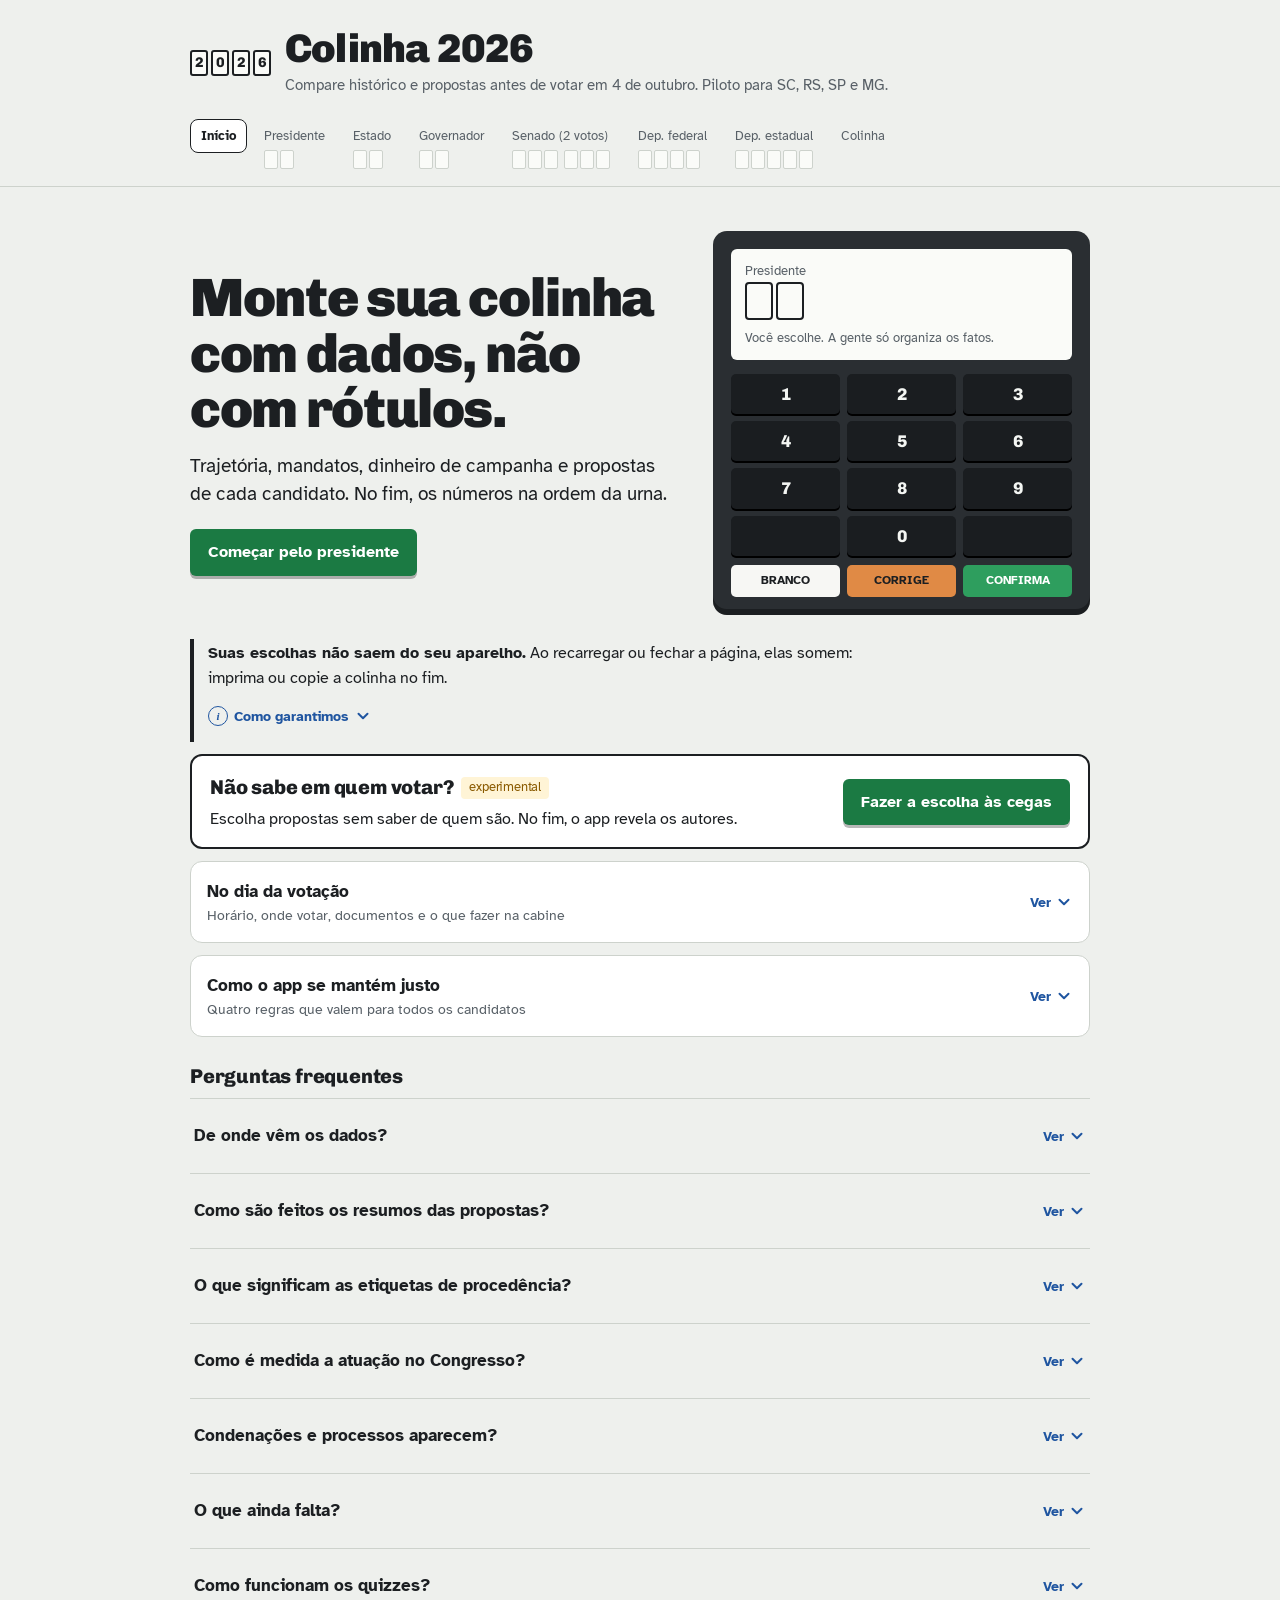
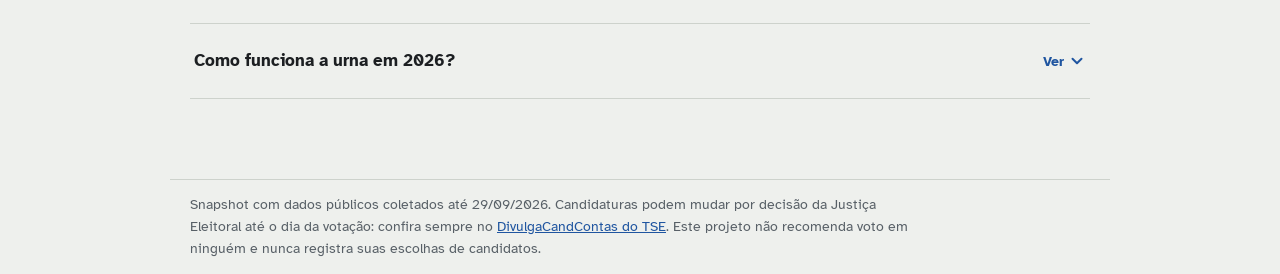
==== commit 9709444b: "Versão 7: endereço colinha2026.github.io, medição de uso com consentimento e textos de privacidade r" ====
--- a/index.html
+++ b/index.html
@@ -11,8 +11,8 @@
 <meta property="og:locale" content="pt_BR">
 <meta name="theme-color" content="#2A2E32">
 <link rel="icon" href="data:image/svg+xml,<svg xmlns='http://www.w3.org/2000/svg' viewBox='0 0 100 100'><text y='.9em' font-size='90'>🗳️</text></svg>">
-  <script type="module" crossorigin src="./assets/index-BHHuJlkT.js"></script>
-  <link rel="stylesheet" crossorigin href="./assets/index-N6f87RGU.css">
+  <script type="module" crossorigin src="./assets/index-DbUfuvBQ.js"></script>
+  <link rel="stylesheet" crossorigin href="./assets/index-DRnJCN40.css">
 </head>
 <body>
 <div id="root"></div>
--- a/assets/index-DRnJCN40.css
+++ b/assets/index-DRnJCN40.css
@@ -0,0 +1 @@
+@font-face{font-family:Atkinson Hyperlegible;font-style:normal;font-display:swap;font-weight:400;src:url(./atkinson-hyperlegible-latin-400-normal-BrHNak5F.woff2) format("woff2"),url(./atkinson-hyperlegible-latin-400-normal-BbWidj28.woff) format("woff")}@font-face{font-family:Atkinson Hyperlegible;font-style:italic;font-display:swap;font-weight:400;src:url(./atkinson-hyperlegible-latin-400-italic-D-qjh7ci.woff2) format("woff2"),url(./atkinson-hyperlegible-latin-400-italic-OoEIrRJc.woff) format("woff")}@font-face{font-family:Atkinson Hyperlegible;font-style:normal;font-display:swap;font-weight:700;src:url(./atkinson-hyperlegible-latin-700-normal-GZI4o3u0.woff2) format("woff2"),url(./atkinson-hyperlegible-latin-700-normal-BK6Glc0m.woff) format("woff")}@font-face{font-family:Chivo;font-style:normal;font-display:swap;font-weight:600;src:url(./chivo-latin-600-normal-B9W10NB8.woff2) format("woff2"),url(./chivo-latin-600-normal-D21PgxtD.woff) format("woff")}@font-face{font-family:Chivo;font-style:normal;font-display:swap;font-weight:800;src:url(./chivo-latin-800-normal-Dq-1cD0w.woff2) format("woff2"),url(./chivo-latin-800-normal-Bgoad_Kc.woff) format("woff")}@font-face{font-family:Chivo;font-style:normal;font-display:swap;font-weight:900;src:url(./chivo-latin-900-normal-C9LqtGxx.woff2) format("woff2"),url(./chivo-latin-900-normal-BOCGNdu-.woff) format("woff")}:root{box-sizing:border-box;padding-top:env(safe-area-inset-top,0px);padding-bottom:env(safe-area-inset-bottom,0px);--paper:#EEF0ED;--panel:#FFFFFF;--ink:#1C1F22;--muted:#586067;--line:#CDD2CC;--soft:#E3E6E1;--key:#2A2E32;--keyink:#F4F6F3;--confirma:#1B7A43;--confirma-ink:#FFFFFF;--corrige:#C9661A;--corrige-soft:#FBEBDD;--alert:#9A4308;--link:#1F55A0;--screen:#FAFBF8;--warn:#8A5A00;--warn-soft:#FFF4D6;--font:"Atkinson Hyperlegible", "Segoe UI", Roboto, Helvetica, Arial, sans-serif;--display:"Chivo", "Atkinson Hyperlegible", "Segoe UI", Arial, sans-serif}@media (prefers-color-scheme: dark){:root:not([data-theme=light]){--paper:#141618;--panel:#1D2023;--ink:#E8EBE7;--muted:#A3AAB0;--line:#353A3F;--soft:#262A2E;--key:#0E1012;--keyink:#E8EBE7;--confirma:#2E9E5E;--corrige:#E08A45;--corrige-soft:#3A2A1C;--link:#7FAEF0;--screen:#23272B;--warn:#F2C766;--warn-soft:#332A14;--alert:#F0A36A}}:root[data-theme=dark]{--paper:#141618;--panel:#1D2023;--ink:#E8EBE7;--muted:#A3AAB0;--line:#353A3F;--soft:#262A2E;--key:#0E1012;--keyink:#E8EBE7;--confirma:#2E9E5E;--corrige:#E08A45;--corrige-soft:#3A2A1C;--link:#7FAEF0;--screen:#23272B;--warn:#F2C766;--warn-soft:#332A14;--alert:#F0A36A}html{scroll-padding-top:calc(env(safe-area-inset-top,0px) + 120px)}*,*:before,*:after{box-sizing:inherit}body{margin:0;background:var(--paper);color:var(--ink);font-family:var(--font);font-size:17px;line-height:1.55;-webkit-font-smoothing:antialiased}a{color:var(--link)}a:focus-visible,button:focus-visible,input:focus-visible,select:focus-visible,summary:focus-visible{outline:3px solid var(--link);outline-offset:2px;border-radius:4px}.wrap{max-width:940px;margin:0 auto;padding:0 20px}button{font:inherit;color:inherit;cursor:pointer}header.top{padding:28px 20px 12px}.brand{display:flex;align-items:center;gap:14px}.brand h1{font-family:var(--display);font-weight:900;font-size:clamp(28px,5vw,40px);letter-spacing:-.02em;margin:0;line-height:1}.brand .sub{color:var(--muted);font-size:15px;margin:6px 0 0}.logo{display:flex;gap:3px}.logo span{width:18px;height:26px;border:2px solid var(--ink);border-radius:3px;background:var(--screen);display:grid;place-items:center;font-family:var(--display);font-weight:800;font-size:14px}.fita{position:sticky;top:env(safe-area-inset-top,0px);z-index:20;background:var(--paper);border-bottom:1px solid var(--line);padding:10px 0}.fita ol{list-style:none;padding:0 20px;display:flex;gap:6px;overflow-x:auto;max-width:940px;margin:0 auto;scrollbar-width:thin}.fita li{flex:0 0 auto}.step{display:flex;flex-direction:column;align-items:flex-start;gap:4px;border:1.5px solid transparent;background:transparent;padding:6px 10px;border-radius:8px;min-width:0}.step .lbl{font-size:13px;color:var(--muted);white-space:nowrap}.step[aria-current=step]{border-color:var(--ink);background:var(--panel)}.step[aria-current=step] .lbl{color:var(--ink);font-weight:700}.step:hover .lbl{color:var(--ink)}.slots{display:flex;gap:2px}.slots .d{width:14px;height:19px;border:1.5px solid var(--line);border-radius:2px;background:var(--screen);font-family:var(--display);font-weight:800;font-size:11px;display:grid;place-items:center;line-height:1}.slots .d.f{border-color:var(--ink)}.slots .blank{font-size:10px;font-weight:700;border:1.5px solid var(--ink);border-radius:2px;padding:0 4px;height:19px;display:grid;place-items:center;background:var(--screen)}main.wrap{padding:36px 20px 80px}h2.role{font-family:var(--display);font-weight:900;font-size:clamp(26px,4.4vw,36px);letter-spacing:-.015em;line-height:1.1;margin:0 0 6px}.lede{color:var(--muted);margin:0 0 20px;max-width:64ch}h3{font-family:var(--display);font-weight:800;font-size:20px;margin:28px 0 10px;letter-spacing:-.01em}p{max-width:68ch}details.guia{background:var(--panel);border:1px solid var(--line);border-left:5px solid var(--key);border-radius:10px;padding:0;margin:0 0 22px}details.guia summary{list-style:none;padding:14px 18px;font-weight:700;display:flex;justify-content:space-between;align-items:center;gap:12px}details.guia summary::-webkit-details-marker{display:none}details.guia summary .tg{font-weight:400;color:var(--muted);font-size:14px}details.guia[open] summary .tg:after{content:"ocultar"}details.guia:not([open]) summary .tg:after{content:"mostrar"}.guia-body{padding:0 18px 18px;display:grid;grid-template-columns:1fr 1fr;gap:10px 28px}.guia-body h4{margin:6px 0;font-size:15px}.guia-body ul{margin:0;padding-left:18px}.guia-body li{margin:0 0 6px}.guia-body .full{grid-column:1/-1}@media (max-width:720px){.guia-body{grid-template-columns:1fr}}.toolbar{display:flex;flex-wrap:wrap;gap:8px;align-items:center;margin:0 0 14px}.seg{display:inline-flex;border:1.5px solid var(--ink);border-radius:8px;overflow:hidden}.seg button{border:0;background:transparent;padding:7px 14px;font-size:15px}.seg button[aria-pressed=true]{background:var(--ink);color:var(--paper);font-weight:700}.note{font-size:14px;color:var(--muted)}.lista{list-style:none;margin:0;padding:0;border-top:1px solid var(--line)}.cand{border-bottom:1px solid var(--line);scroll-margin-top:calc(env(safe-area-inset-top,0px) + 96px)}.cand.escolhido{background:linear-gradient(90deg,color-mix(in srgb,var(--confirma) 10%,transparent),transparent 60%)}.row{width:100%;display:grid;grid-template-columns:auto 1fr auto;gap:16px;align-items:center;text-align:left;background:transparent;border:0;padding:14px 6px}.row:hover{background:var(--soft)}.num{display:flex;gap:3px}.num .d{width:30px;height:40px;border:2px solid var(--ink);border-radius:4px;background:var(--screen);display:grid;place-items:center;font-family:var(--display);font-weight:800;font-size:22px;font-variant-numeric:tabular-nums}.nm{font-weight:700;font-size:18px;line-height:1.25}.pt{color:var(--muted);font-size:15px}.meta{font-size:14px;color:var(--muted);margin-top:2px}.rowend{display:flex;align-items:center;gap:10px}.chev{width:26px;height:26px;display:grid;place-items:center;border-radius:50%;border:1.5px solid var(--line);font-size:14px;transition:transform .2s}.row[aria-expanded=true] .chev{transform:rotate(180deg)}.tag{display:inline-block;font-size:12.5px;font-weight:700;border-radius:4px;padding:1px 7px;margin-left:6px;vertical-align:2px}.tag.ok{background:color-mix(in srgb,var(--confirma) 16%,transparent);color:var(--confirma)}.tag.ver{background:var(--warn-soft);color:var(--warn)}.tag.sel{background:var(--confirma);color:var(--confirma-ink)}@media (max-width:560px){.row{grid-template-columns:auto 1fr;gap:12px}.chev{display:none}.rowend{grid-column:2;justify-self:start}.num .d{width:24px;height:34px;font-size:18px}}.det{padding:4px 6px 22px}.tabs{display:flex;gap:4px;border-bottom:1.5px solid var(--line);margin:0 0 16px;overflow-x:auto;scrollbar-width:none}.tabs::-webkit-scrollbar{display:none}.tabs button{flex:0 0 auto;white-space:nowrap}.tabs button{border:0;background:transparent;padding:8px 12px;border-bottom:3px solid transparent;margin-bottom:-1.5px;font-size:15px;color:var(--muted)}.tabs button[aria-selected=true]{border-bottom-color:var(--ink);color:var(--ink);font-weight:700}dl.fatos{display:grid;grid-template-columns:minmax(150px,210px) 1fr;gap:6px 18px;margin:0 0 14px}dl.fatos dt{color:var(--muted);font-size:15px}dl.fatos dd{margin:0}@media (max-width:560px){dl.fatos{grid-template-columns:1fr}dl.fatos dt{margin-top:6px}}.traj{margin:0 0 14px;padding-left:20px}.traj li{margin-bottom:3px}.aviso{background:var(--warn-soft);color:var(--ink);border-radius:8px;padding:10px 14px;font-size:15px;margin:10px 0}.aviso strong{color:var(--warn)}.temas{display:grid;grid-template-columns:1fr 1fr;gap:4px 28px}@media (max-width:720px){.temas{grid-template-columns:1fr}}.tema h5{margin:12px 0 4px;font-size:15.5px}.tema ul{margin:0;padding-left:18px}.tema li{margin-bottom:4px}.tema .vazio{color:var(--muted);font-style:italic;font-size:15px;margin:0}table.plano{border-collapse:collapse;width:100%;margin:6px 0 14px;font-size:15.5px}table.plano th,table.plano td{text-align:left;border-bottom:1px solid var(--line);padding:7px 8px;vertical-align:top}table.plano th{color:var(--muted);font-weight:400;width:42%}.fontes{padding-left:18px}.fontes li{margin-bottom:5px}.acoes{display:flex;flex-wrap:wrap;gap:10px;margin-top:18px}.btn{border:0;border-radius:6px;padding:11px 18px;font-weight:700;font-size:16px;box-shadow:0 3px #00000047}.btn:active{transform:translateY(2px);box-shadow:0 1px #00000047}.btn.confirma{background:var(--confirma);color:var(--confirma-ink)}.btn.branco{background:#f7f7f4;color:#1c1f22;border:1.5px solid #9AA09A}.btn.corrige{background:var(--corrige);color:#1c1f22}.btn.ghost{background:transparent;border:1.5px solid var(--ink);box-shadow:none}.btn:disabled{opacity:.45;cursor:not-allowed}.msg{margin-top:10px;font-size:15px;color:var(--alert);font-weight:700}.chips{display:flex;flex-wrap:wrap;gap:6px;margin:0 0 14px}.chips button{border:1.5px solid var(--line);background:var(--panel);border-radius:999px;padding:5px 13px;font-size:15px}.chips button[aria-pressed=true]{border-color:var(--ink);background:var(--ink);color:var(--paper);font-weight:700}.cmp{list-style:none;margin:0;padding:0;border-top:1px solid var(--line)}.cmp li{display:grid;grid-template-columns:auto 190px 1fr;gap:16px;padding:14px 4px;border-bottom:1px solid var(--line);align-items:start}.cmp .who{font-weight:700;line-height:1.3}.cmp .who span{display:block;color:var(--muted);font-weight:400;font-size:14.5px}.cmp ul{margin:0;padding-left:18px}.cmp .vazio{color:var(--muted);font-style:italic}@media (max-width:720px){.cmp li{grid-template-columns:auto 1fr}.cmp li>div:last-child{grid-column:1/-1}}.vagas{display:grid;grid-template-columns:1fr 1fr;gap:12px;margin:0 0 20px}.vaga{background:var(--panel);border:1.5px solid var(--line);border-radius:10px;padding:12px 14px;display:flex;align-items:center;justify-content:space-between;gap:10px}.vaga.f{border-color:var(--ink)}.vaga .t{font-size:14px;color:var(--muted)}.vaga .n{font-weight:700}.linkbtn{background:none;border:0;color:var(--link);text-decoration:underline;padding:0;font-size:14px}@media (max-width:560px){.vagas{grid-template-columns:1fr}}.hero{display:grid;grid-template-columns:1.3fr 1fr;gap:34px;align-items:center;margin:8px 0 30px}.hero h2{font-family:var(--display);font-weight:900;font-size:clamp(32px,6vw,54px);line-height:1.02;letter-spacing:-.025em;margin:0 0 16px}.hero p{font-size:18.5px;margin:0 0 20px}@media (max-width:760px){.hero{grid-template-columns:1fr}}.urna{background:var(--key);border-radius:14px;padding:18px;color:var(--keyink);box-shadow:inset 0 -6px #00000059}.urna .tela{background:var(--screen);color:var(--ink);border-radius:6px;padding:12px 14px;margin-bottom:14px}.urna .tela .c{font-size:13px;color:var(--muted)}.urna .tela .num .d{width:28px;height:38px;font-size:21px}.urna .teclas{display:grid;grid-template-columns:repeat(3,1fr);gap:7px}.urna .teclas span{background:#1a1d20;border-radius:5px;padding:7px 0;text-align:center;font-family:var(--display);font-weight:800;color:#f4f6f3;box-shadow:0 2px #000}.urna .fim{display:grid;grid-template-columns:1fr 1fr 1fr;gap:7px;margin-top:9px}.urna .fim span{border-radius:5px;padding:7px 0;text-align:center;font-size:11.5px;font-weight:700;color:#1c1f22}.principios{display:grid;grid-template-columns:repeat(2,1fr);gap:18px 30px;margin:10px 0 26px;padding:0;list-style:none}.principios li strong{display:block;margin-bottom:2px}@media (max-width:640px){.principios{grid-template-columns:1fr}}details.metodo{border-top:1px solid var(--line);padding:14px 0}details.metodo summary{font-weight:700;cursor:pointer}.uf{display:grid;grid-template-columns:repeat(auto-fill,minmax(150px,1fr));gap:8px;margin:14px 0 20px}.uf button{border:1.5px solid var(--line);background:var(--panel);border-radius:8px;padding:10px 12px;text-align:left;font-size:15px}.uf button[aria-pressed=true]{border-color:var(--ink);box-shadow:inset 0 0 0 1.5px var(--ink);font-weight:700}.uf button:disabled{opacity:.5;cursor:not-allowed}.uf small{display:block;color:var(--muted);font-size:12.5px;font-weight:400}.digitar{background:var(--panel);border:1px solid var(--line);border-radius:12px;padding:18px;margin:0 0 22px}.digitar label{font-weight:700;display:block;margin-bottom:8px}.digitar .linha{display:flex;flex-wrap:wrap;gap:10px;align-items:center}.digitar input{font-family:var(--display);font-weight:800;font-size:28px;letter-spacing:.35em;width:9ch;padding:6px 10px;border:2px solid var(--ink);border-radius:6px;background:var(--screen);color:var(--ink)}.digitar .ok{color:var(--confirma);font-weight:700}.colinha{background:#fff;color:#1c1f22;border:2px solid #1C1F22;border-radius:6px;max-width:560px;padding:18px 20px 12px}.colinha h3{margin:0 0 2px;font-size:22px;color:#1c1f22}.colinha .q{font-size:14px;color:#4a5157;margin:0 0 10px}.colinha ol{list-style:none;margin:0;padding:0}.colinha li{display:grid;grid-template-columns:28px 1fr auto;gap:10px;align-items:center;padding:10px 0;border-top:1px dashed #9AA09A}.colinha .ord{font-family:var(--display);font-weight:800;color:#4a5157}.colinha .cg{font-weight:700;line-height:1.2}.colinha .cg span{display:block;font-weight:400;font-size:14px;color:#4a5157}.colinha .num .d{border-color:#1c1f22;background:#fff;color:#1c1f22}.colinha .num .d.v{border-style:dashed;border-color:#9aa09a;color:#9aa09a}.colinha .bnc{font-weight:800;border:2px solid #1C1F22;padding:4px 10px;border-radius:4px}.colinha .rod{font-size:13px;color:#4a5157;margin-top:8px}.tiles{display:grid;grid-template-columns:repeat(4,1fr);gap:10px;margin:0 0 6px}@media (max-width:720px){.tiles{grid-template-columns:1fr 1fr}}.tile{background:var(--screen);border:1.5px solid var(--line);border-radius:8px;padding:12px 12px 10px}.tv{font-family:var(--display);font-weight:900;font-size:30px;line-height:1.05;letter-spacing:-.01em;font-variant-numeric:tabular-nums}.tv-s{font-size:18px;font-weight:800;line-height:1.2}.tk{font-size:13.5px;color:var(--muted);margin-top:4px;line-height:1.3}h4.sub{margin:18px 0 8px;font-size:15.5px}ul.dest{list-style:none;margin:0;padding:0;display:grid;grid-template-columns:repeat(auto-fit,minmax(220px,1fr));gap:10px}ul.dest li{border-left:4px solid var(--ink);padding:4px 0 4px 12px}.dv{display:block;font-family:var(--display);font-weight:800;font-size:22px;line-height:1.15;font-variant-numeric:tabular-nums}.dk{display:block;font-size:14.5px;color:var(--muted);line-height:1.35;margin-top:2px}.prov{display:inline-block;font-size:11.5px;font-weight:700;border-radius:3px;padding:0 6px;vertical-align:1px;white-space:nowrap;border:1px solid currentColor}.prov-of{color:var(--confirma)}.prov-gov{color:var(--warn)}.prov-imp{color:var(--link)}.prov-crit{color:var(--alert)}.prov-camp{color:var(--muted)}ol.tl{list-style:none;margin:6px 0 0;padding:0;position:relative}.tl-i{display:grid;grid-template-columns:104px 1fr;gap:14px;position:relative;padding-bottom:18px}.tl-i:before{content:"";position:absolute;left:111px;top:6px;bottom:-6px;width:2px;background:var(--line)}.tl-i:last-child:before{display:none}.tl-y{font-family:var(--display);font-weight:800;font-size:15px;text-align:right;padding-top:1px;font-variant-numeric:tabular-nums;color:var(--ink)}.tl-b{position:relative;padding-left:18px;min-width:0}.tl-b:before{content:"";position:absolute;left:-10px;top:5px;width:12px;height:12px;border-radius:50%;background:var(--panel);border:3px solid var(--muted)}.tl-mandato .tl-b:before{background:var(--ink);border-color:var(--ink)}.tl-justica .tl-b:before{border-color:var(--alert);border-radius:2px}.tl-eleicao .tl-b:before{border-color:var(--link)}.tl-k{display:inline-block;font-size:12.5px;color:var(--muted);margin-bottom:1px}.tl-justica .tl-k{color:var(--alert);font-weight:700}.tl-t{font-weight:700;line-height:1.3}.tl-t .n{font-weight:400;color:var(--muted);font-size:14px}.tl-d{margin:4px 0 0;font-size:15.5px}.tl-gap{margin:6px 0 0;font-size:14px;color:var(--warn);background:var(--warn-soft);display:inline-block;padding:3px 9px;border-radius:5px}.tl-gap.tl-ok{color:var(--confirma);background:color-mix(in srgb,var(--confirma) 10%,transparent)}.tl-f{margin:4px 0 0;font-size:14px}.tbl{overflow-x:auto;margin-top:8px}table.met{border-collapse:collapse;width:100%;font-size:14.5px;min-width:520px}table.met th{font-weight:400;color:var(--muted);text-align:left;border-bottom:1.5px solid var(--line);padding:5px 8px}table.met td{border-bottom:1px solid var(--line);padding:7px 8px;vertical-align:top}table.met td:first-child{font-weight:700;width:30%}table.met td:last-child{width:30%;font-size:13.5px}.seta{color:var(--muted);padding:0 2px}@media (max-width:560px){.tl-i{grid-template-columns:62px 1fr;gap:10px}.tl-i:before{left:67px}.tl-y{font-size:13px}}@media (max-width:560px){table.met{min-width:0}table.met thead{display:none}table.met tr{display:block;border-bottom:1px solid var(--line);padding:8px 0}table.met td{display:block;border:0;padding:1px 0;width:auto!important}}.privacidade{border-left:4px solid var(--ink);padding:2px 0 2px 14px;margin:0 0 18px;max-width:760px}.privacidade p{margin:0;font-size:16px}.privacidade .rc-info{margin:2px 0 0}.dica-estrela{white-space:nowrap}.h-faq{margin:26px 0 6px}.rc .principios,.rc .dia-grid{margin:0}.filtros{display:grid;grid-template-columns:minmax(0,2fr) minmax(0,1fr);gap:12px;margin:0 0 8px}.campo{display:flex;flex-direction:column;gap:4px;font-size:14px;color:var(--muted);min-width:0}.campo input,.campo select{font:inherit;font-size:16px;color:var(--ink);background:var(--panel);border:1.5px solid var(--line);border-radius:8px;padding:9px 11px;width:100%;min-width:0}.campo input:focus,.campo select:focus{border-color:var(--ink);outline:none}.legenda{display:flex;flex-wrap:wrap;align-items:center;justify-content:space-between;gap:10px;background:var(--panel);border:1.5px solid var(--ink);border-radius:10px;padding:10px 14px;margin:6px 0 12px}.legenda .num{vertical-align:middle;margin-left:4px}.confere{margin:10px 0 0;font-weight:700;font-size:16px}.confere.ok{color:var(--confirma)}.confere.erro{color:var(--alert)}.redes{display:inline-flex;flex-wrap:wrap;gap:4px 12px}@media (max-width:560px){.filtros{grid-template-columns:minmax(0,1fr)}}:root{--f1:#2A2E32;--f2:#6B737A;--f3:#B5BCC2;--f4:#1F55A0;--f5:#C9661A;--f6:#1B7A43;--f7:#8A5A00;--f8:#E3E6E1}@media (prefers-color-scheme: dark){:root:not([data-theme=light]){--f1:#E8EBE7;--f2:#A3AAB0;--f3:#5B6268;--f4:#7FAEF0;--f5:#E08A45;--f6:#2E9E5E;--f7:#F2C766;--f8:#353A3F}}:root[data-theme=dark]{--f1:#E8EBE7;--f2:#A3AAB0;--f3:#5B6268;--f4:#7FAEF0;--f5:#E08A45;--f6:#2E9E5E;--f7:#F2C766;--f8:#353A3F}.fin-fefc{background:var(--f1)}.fin-fundoPartidario{background:var(--f2)}.fin-partido{background:var(--f3)}.fin-pessoasFisicas{background:var(--f4)}.fin-proprios{background:var(--f5)}.fin-outrosCandidatos{background:var(--f6)}.fin-coletivo{background:var(--f7)}.fin-naoIdentificada{background:var(--f8);background-image:repeating-linear-gradient(45deg,transparent 0 3px,var(--muted) 3px 4px)}.fin-top{display:grid;grid-template-columns:repeat(2,minmax(0,1fr));gap:10px;margin:0 0 10px}.fin-v{font-family:var(--display);font-weight:900;font-size:26px;line-height:1.05;font-variant-numeric:tabular-nums}.fin-k{font-size:13.5px;color:var(--muted);line-height:1.3;margin-top:3px}.fin-barra{display:flex;height:16px;border-radius:4px;overflow:hidden;background:var(--soft);gap:2px}.fin-barra i{display:block;min-width:3px}.fin-leg{list-style:none;margin:10px 0 0;padding:0}.fin-leg li{display:grid;grid-template-columns:14px minmax(0,1fr) auto 52px;gap:8px;align-items:center;padding:4px 0;border-bottom:1px solid var(--line);font-size:15px}.fin-leg .sw{width:12px;height:12px;border-radius:2px}.fin-val{font-variant-numeric:tabular-nums;text-align:right;white-space:nowrap}.fin-p{color:var(--muted);text-align:right;font-variant-numeric:tabular-nums}.fin-h{margin:16px 0 6px;font-size:15.5px}.fin-lim{display:flex;flex-direction:column;gap:6px;font-size:15px}.fin-lim-bar{height:10px;border-radius:5px;background:var(--soft);overflow:hidden;border:1px solid var(--line)}.fin-lim-bar i{display:block;height:100%;background:var(--ink)}.fin-zero{font-weight:700;margin:0}.fin-nota{margin-top:12px}@media (max-width:400px){.fin-v{font-size:22px}.fin-leg li{grid-template-columns:14px minmax(0,1fr) auto}.fin-p{display:none}}.cand-top{display:flex;align-items:center;gap:4px}.cand-top .row{flex:1 1 auto;min-width:0}.estrela{flex:0 0 auto;width:44px;height:44px;display:grid;place-items:center;background:transparent;border:0;border-radius:50%;color:var(--muted);margin-right:2px}.estrela svg{width:24px;height:24px;fill:none;stroke:currentColor;stroke-width:1.8;stroke-linejoin:round}.estrela:hover{background:var(--soft);color:var(--ink)}.estrela.on{color:var(--warn)}.estrela.on svg{fill:currentColor}.curta-bar{position:sticky;bottom:0;z-index:15;margin:18px -20px 0;padding:10px 20px calc(10px + env(safe-area-inset-bottom,0px));background:var(--panel);border-top:2px solid var(--ink);box-shadow:0 -6px 16px #00000014}.curta-in{display:flex;flex-wrap:wrap;align-items:center;justify-content:space-between;gap:8px 14px}.curta-t{min-width:0;flex:1 1 220px;font-size:15px;overflow-wrap:break-word}.curta-b{display:flex;gap:8px;flex-wrap:wrap}@media (max-width:560px){.curta-bar{margin:18px -14px 0;padding-left:14px;padding-right:14px}.curta-b{width:100%}.curta-b .btn{flex:1 1 auto}}.cmpt-ov{position:fixed;top:0;right:0;bottom:0;left:0;z-index:50;background:#1416188c;display:flex;align-items:flex-start;justify-content:center;padding:calc(env(safe-area-inset-top,0px) + 16px) 12px 16px;overflow:auto}.cmpt{background:var(--paper);color:var(--ink);border-radius:12px;width:min(1100px,100%);max-height:calc(100dvh - 32px);display:flex;flex-direction:column;padding:16px 18px 18px;box-shadow:0 10px 40px #0000004d}.cmpt-head{display:flex;justify-content:space-between;align-items:center;gap:10px;margin-bottom:4px}.cmpt-head h3{margin:0}.cmpt-wrap{overflow:auto;min-height:0;flex:1 1 auto;border:1px solid var(--line);border-radius:8px;background:var(--panel)}.cmpt-t{border-collapse:separate;border-spacing:0;width:100%;min-width:calc(150px + var(--cols) * 190px);font-size:14.5px}.cmpt-t th,.cmpt-t td{text-align:left;vertical-align:top;padding:8px 10px;border-bottom:1px solid var(--line)}.cmpt-t td{min-width:180px}.cmpt-t thead th{position:sticky;top:0;z-index:2;background:var(--panel);border-bottom:2px solid var(--ink)}.cmpt-t .cmpt-lab{position:sticky;left:0;z-index:1;background:var(--panel);font-weight:400;color:var(--muted);width:150px;min-width:130px;max-width:170px}.cmpt-t thead .cmpt-lab{z-index:3}.cmpt-t .cmpt-g th{background:var(--soft);font-family:var(--display);font-weight:800;color:var(--ink);font-size:14px;position:static}.cmpt-t td ul{margin:0;padding-left:16px}.cmpt-t .vazio{color:var(--muted);font-style:italic}.cmpt-nm{font-weight:700;margin-top:6px;line-height:1.25}.cmpt-acts{display:flex;flex-direction:column;align-items:flex-start;gap:6px;margin-top:8px}.cmpt-acts .btn{padding:7px 12px;font-size:14.5px}.cmpt-t .num .d{width:24px;height:32px;font-size:17px}.lista-box{border:1.5px solid var(--ink);border-radius:10px;padding:12px 14px;margin:14px 0;background:var(--panel)}.lista-box h5{margin:0 0 4px;font-size:15.5px}.lista-box p{margin:0;font-size:15px}ul.mesma{list-style:none;margin:10px 0 0;padding:0;columns:2;column-gap:20px;font-size:14.5px}ul.mesma li{break-inside:avoid;padding:2px 0}ul.mesma .mn{font-family:var(--display);font-weight:800;font-variant-numeric:tabular-nums;margin-right:4px}@media (max-width:560px){ul.mesma{columns:1}}ol.passos{margin:0 0 8px;padding-left:20px}ol.passos li{margin-bottom:6px}.sub-h{margin:16px 0 8px;font-size:16px}.tag.mand{background:var(--soft);color:var(--ink);border:1px solid var(--line)}.tag.alerta{background:var(--corrige-soft);color:var(--alert)}.col-alerta{display:block;font-weight:700;color:#9a4308;font-size:13px;margin-top:2px}.dia{margin:0 0 12px}.dia-grid{display:grid;grid-template-columns:repeat(2,minmax(0,1fr));gap:12px}.dia-b{background:var(--panel);border:1px solid var(--line);border-radius:10px;padding:12px 16px}.dia-b h4{margin:0 0 6px;font-family:var(--display);font-weight:800;font-size:17px}.dia-b ul{margin:0;padding-left:18px}.dia-b li{margin-bottom:6px;font-size:15.5px}@media (max-width:720px){.dia-grid{grid-template-columns:minmax(0,1fr)}}@media print{.curta-bar,.cmpt-ov,.estrela{display:none!important}}.cmpt-t{table-layout:fixed}.cmpt-t thead th:not(.cmpt-lab){width:calc((100% - 150px) / var(--cols))}.cmps{padding:10px 12px}.cmps-cands{display:flex;flex-direction:column;gap:8px;margin-bottom:6px}.cmps-c{display:grid;grid-template-columns:24px auto minmax(0,1fr);grid-template-areas:"i d n" ". a a";gap:4px 10px;align-items:center;border:1px solid var(--line);border-radius:8px;padding:8px 10px;background:var(--paper)}.cmps-c>.cmps-i{grid-area:i}.cmps-c>.num{grid-area:d}.cmps-n{grid-area:n;min-width:0;overflow-wrap:break-word}.cmps-a{grid-area:a;display:flex;gap:12px;align-items:center}.cmps-a .btn{padding:6px 12px;font-size:14px}.cmps-c .num .d{width:22px;height:30px;font-size:16px}.cmps-i{display:inline-grid;place-items:center;width:22px;height:22px;border-radius:50%;background:var(--ink);color:var(--paper);font-family:var(--display);font-weight:800;font-size:12px;flex:0 0 auto}.cmps-g{margin:16px 0 4px;font-family:var(--display);font-weight:800;font-size:15px;border-bottom:2px solid var(--ink);padding-bottom:4px}.cmps-r{padding:8px 0;border-bottom:1px solid var(--line)}.cmps-l{font-size:13.5px;color:var(--muted);margin-bottom:4px}.cmps-v{display:grid;grid-template-columns:26px minmax(0,1fr);gap:6px;align-items:start;font-size:15px;padding:2px 0;overflow-wrap:break-word}.cmps-v ul{margin:0;padding-left:16px}@media (max-width:560px){.curta-t{white-space:nowrap;overflow:hidden;text-overflow:ellipsis;flex-basis:100%}}footer{border-top:1px solid var(--line);padding:22px 0 40px;color:var(--muted);font-size:14px}footer p{max-width:80ch}.visually-hidden{position:absolute;width:1px;height:1px;overflow:hidden;clip:rect(0 0 0 0);white-space:nowrap}@media (prefers-reduced-motion: reduce){*{transition:none!important;animation:none!important}}@media print{body{background:#fff}header.top,.fita,footer,.noprint,.lede,h2.role{display:none!important}main{padding:0}.colinha{border-width:2px;max-width:none}}html,body{max-width:100%}.tiles{grid-template-columns:repeat(4,minmax(0,1fr))}.tiles-at{grid-template-columns:repeat(3,minmax(0,1fr));margin-top:10px}ul.dest{margin-top:14px}.tile,.tiles>*,.temas>*,.guia-body>*,.sc-grid>*,.nt-top>*,.vagas>*,.principios>*,.hero>*,.row>*,.cmp li>*,.det,.tl-b,dl.fatos dd{min-width:0}.tv-s,.dv,.nm,dl.fatos dd,.tl-t,.tl-d,.cmp .who,.dk,.tk{overflow-wrap:break-word;-webkit-hyphens:auto;hyphens:auto}.fontes li,.tl-f,table.met td:last-child{overflow-wrap:anywhere}.temas,.guia-body,.vagas,.principios{grid-template-columns:repeat(2,minmax(0,1fr))}.hero{grid-template-columns:minmax(0,1.3fr) minmax(0,1fr)}ul.dest{grid-template-columns:repeat(auto-fit,minmax(min(220px,100%),1fr))}.uf{grid-template-columns:repeat(auto-fill,minmax(min(150px,100%),1fr))}.digitar input,.colinha{max-width:100%}@media (max-width:720px){.tiles{grid-template-columns:repeat(2,minmax(0,1fr))}.tiles-at{grid-template-columns:repeat(3,minmax(0,1fr))}.temas,.guia-body,.sc-grid{grid-template-columns:minmax(0,1fr)}}@media (max-width:760px){.hero{grid-template-columns:minmax(0,1fr)}}@media (max-width:640px){.principios{grid-template-columns:minmax(0,1fr)}.nt-top{grid-template-columns:repeat(2,minmax(0,1fr))}}@media (max-width:560px){.vagas{grid-template-columns:minmax(0,1fr)}.wrap{padding-left:14px;padding-right:14px}.tv{font-size:26px}.tile{padding:10px}.nt-top .big .v{font-size:40px}.acoes .btn{flex:1 1 auto}}@media (max-width:400px){.tv{font-size:23px}.tv-s{font-size:15.5px}.dv{font-size:19px}}@media (max-width:360px){.num .d{width:21px;height:30px;font-size:16px}.tl-i{grid-template-columns:52px minmax(0,1fr)}.tl-i:before{left:57px}}.at-casa{margin-bottom:10px}.at-leg{border:1px solid var(--line);border-radius:10px;padding:10px 14px;margin:0 0 10px;background:var(--screen)}.at-leg h5{margin:0 0 8px;font-size:15px}.at-dl{display:grid;grid-template-columns:minmax(0,220px) minmax(0,1fr);gap:8px 16px;margin:0}.at-dl dt{color:var(--muted);font-size:14.5px}.at-dl dd{margin:0;display:flex;flex-wrap:wrap;align-items:center;gap:4px 10px}.at-dl dd strong{font-family:var(--display);font-weight:800;font-size:19px;min-width:48px}.at-dl dd .note{flex-basis:100%;margin:0}.at-bar{display:inline-block;flex:1 1 120px;max-width:260px;height:8px;background:var(--soft);border-radius:4px;overflow:hidden;border:1px solid var(--line)}.at-bar i{display:block;height:100%;background:var(--ink)}.at-cota{list-style:none;margin:0;padding:0}.at-cota li{display:grid;grid-template-columns:42px minmax(0,1fr) 110px;gap:8px;align-items:center;font-size:14px;padding:2px 0}.at-cota li span:last-child{text-align:right;font-variant-numeric:tabular-nums}.at-cota .at-bar{max-width:none}@media (max-width:560px){.at-dl{grid-template-columns:minmax(0,1fr)}.at-dl dt{margin-top:4px}.at-cota li{grid-template-columns:38px minmax(0,1fr) 92px}}.rc{margin:0 0 12px}.rc>summary{list-style:none;cursor:pointer;-webkit-tap-highlight-color:transparent}.rc>summary::-webkit-details-marker{display:none}.rc-s{display:flex;align-items:center;gap:12px}.rc-t{min-width:0;flex:1 1 auto}.rc-tt{font-weight:700;line-height:1.3;display:inline}.rc-st{display:block;font-size:14px;color:var(--muted);font-weight:400;margin-top:2px;line-height:1.35}.rc-selo{display:inline-flex;align-items:center;height:20px;font-size:12px;font-weight:400;color:var(--warn);background:var(--warn-soft);border-radius:4px;padding:0 7px;margin-left:8px;vertical-align:2px}.rc-h{flex:0 0 auto;display:inline-flex;align-items:center;gap:4px;font-size:14px;font-weight:700;color:var(--link)}.rc-seta{width:18px;height:18px;transition:transform .2s ease}.rc[open]>summary .rc-seta{transform:rotate(180deg)}.rc-ocultar{display:none}.rc[open]>summary .rc-ver{display:none}.rc[open]>summary .rc-ocultar{display:inline}@media (prefers-reduced-motion: reduce){.rc-seta{transition:none}}.rc-cartao{background:var(--panel);border:1px solid var(--line);border-radius:12px;overflow:hidden}.rc-cartao>.rc-s{padding:12px 16px;min-height:56px}.rc-cartao>.rc-s:hover{background:var(--soft)}.rc-cartao[open]>.rc-s{border-bottom:1px solid var(--line)}.rc-cartao>.rc-b{padding:14px 16px 16px}.rc-linha{margin:0;border-top:1px solid var(--line)}.rc-linha:last-of-type{border-bottom:1px solid var(--line)}.rc-linha>.rc-s{padding:12px 4px;min-height:50px}.rc-linha>.rc-s:hover .rc-tt{text-decoration:underline}.rc-linha>.rc-b{padding:0 4px 14px}.rc-grupo .rc-linha+.rc-linha{border-top:1px solid var(--line)}.rc-info{margin:8px 0}.rc-info>.rc-s{display:inline-flex;gap:6px;padding:6px 0;min-height:36px;color:var(--link)}.rc-info>.rc-s .rc-t{flex:0 1 auto}.rc-info>.rc-s .rc-tt{font-size:14px;font-weight:700}.rc-info>.rc-s:hover .rc-tt{text-decoration:underline}.rc-ico{display:inline-grid;place-items:center;width:18px;height:18px;border-radius:50%;border:1.6px solid currentColor;font-size:11px;font-weight:800;font-style:italic;font-family:Georgia,serif;flex:0 0 auto}.rc-info>.rc-b{padding:4px 0 2px 24px;font-size:14.5px;color:var(--muted);max-width:72ch}.rc-info>.rc-b p{margin:0 0 6px}.rc-b>*:last-child{margin-bottom:0}.rc>summary:focus-visible{outline:3px solid var(--link);outline-offset:-3px;border-radius:10px}@media print{.rc{display:none!important}}.mp-ov{position:fixed;top:0;right:0;bottom:0;left:0;z-index:70;background:#14161880;display:flex;align-items:center;justify-content:center;padding:16px;animation:mp-f .15s ease-out}.mp{background:var(--panel);color:var(--ink);border-radius:14px;width:min(440px,100%);padding:20px 20px 16px;box-shadow:0 12px 40px #0000004d;animation:mp-s .18s ease-out}.mp-k{margin:0 0 2px;font-size:13px;font-weight:700;color:var(--confirma);text-transform:none}.mp h3{margin:0 0 12px;font-size:21px}.mp-l{list-style:none;margin:0 0 16px;padding:0;display:flex;flex-direction:column;gap:10px}.mp-l li{display:flex;align-items:center;gap:12px;background:var(--screen);border:1px solid var(--line);border-radius:10px;padding:10px 12px;min-width:0}.mp-l li>span:last-child{min-width:0;overflow-wrap:break-word;font-weight:700}.mp-vaga{display:block;font-weight:400;font-size:13px;color:var(--muted)}.mp-a{display:flex;flex-direction:column;gap:8px}.mp-a .btn{width:100%}.mp-n{margin:10px 0 0;font-size:13.5px;color:var(--muted);text-align:center}@media (max-width:560px){.mp-ov{align-items:flex-end;padding:0}.mp{border-radius:16px 16px 0 0;width:100%;padding-bottom:calc(16px + env(safe-area-inset-bottom,0px));animation:mp-u .2s ease-out}}@keyframes mp-f{0%{opacity:0}to{opacity:1}}@keyframes mp-s{0%{transform:translateY(8px);opacity:.6}to{transform:none;opacity:1}}@keyframes mp-u{0%{transform:translateY(40px)}to{transform:none}}@media (prefers-reduced-motion: reduce){.mp-ov,.mp{animation:none!important}}@media print{.mp-ov{display:none!important}}.pilha{display:flex;flex-direction:column;gap:12px;margin:0 0 24px}.pilha>*{margin:0!important}.pilha:empty{display:none}.lede{margin-bottom:20px}.hero{margin-bottom:24px}.h-faq{margin:0 0 6px}@media (max-width:560px){header.top{padding:20px 20px 10px}}.at-area{overflow-wrap:break-word;min-width:0}.at-casa .at-cota li:has(.at-area){grid-template-columns:minmax(0,150px) minmax(0,1fr) 120px}.at-lista{list-style:none;margin:0;padding:0}.at-lista li{display:flex;justify-content:space-between;gap:12px;padding:5px 0;border-bottom:1px solid var(--line);font-size:15px}.at-lista li:last-child{border-bottom:0}.at-lista strong{font-family:var(--display);font-variant-numeric:tabular-nums}.at-mun{list-style:none;margin:0;padding:0}.at-mun li{display:flex;justify-content:space-between;gap:12px;padding:3px 0;border-bottom:1px dashed var(--line)}@media (max-width:560px){.at-casa .at-cota li:has(.at-area){grid-template-columns:minmax(0,1fr) 100px}.at-casa .at-cota li:has(.at-area) .at-bar{grid-column:1/-1;order:3}}.consent{background:var(--panel);border:1.5px solid var(--ink);border-radius:12px;padding:12px 16px;margin:0 0 18px}.consent p{margin:0;font-size:15.5px}.consent .rc-info{margin:4px 0}.consent-b{display:flex;gap:10px;flex-wrap:wrap;margin-top:6px}@media (max-width:560px){.consent-b .btn{flex:1 1 0}}
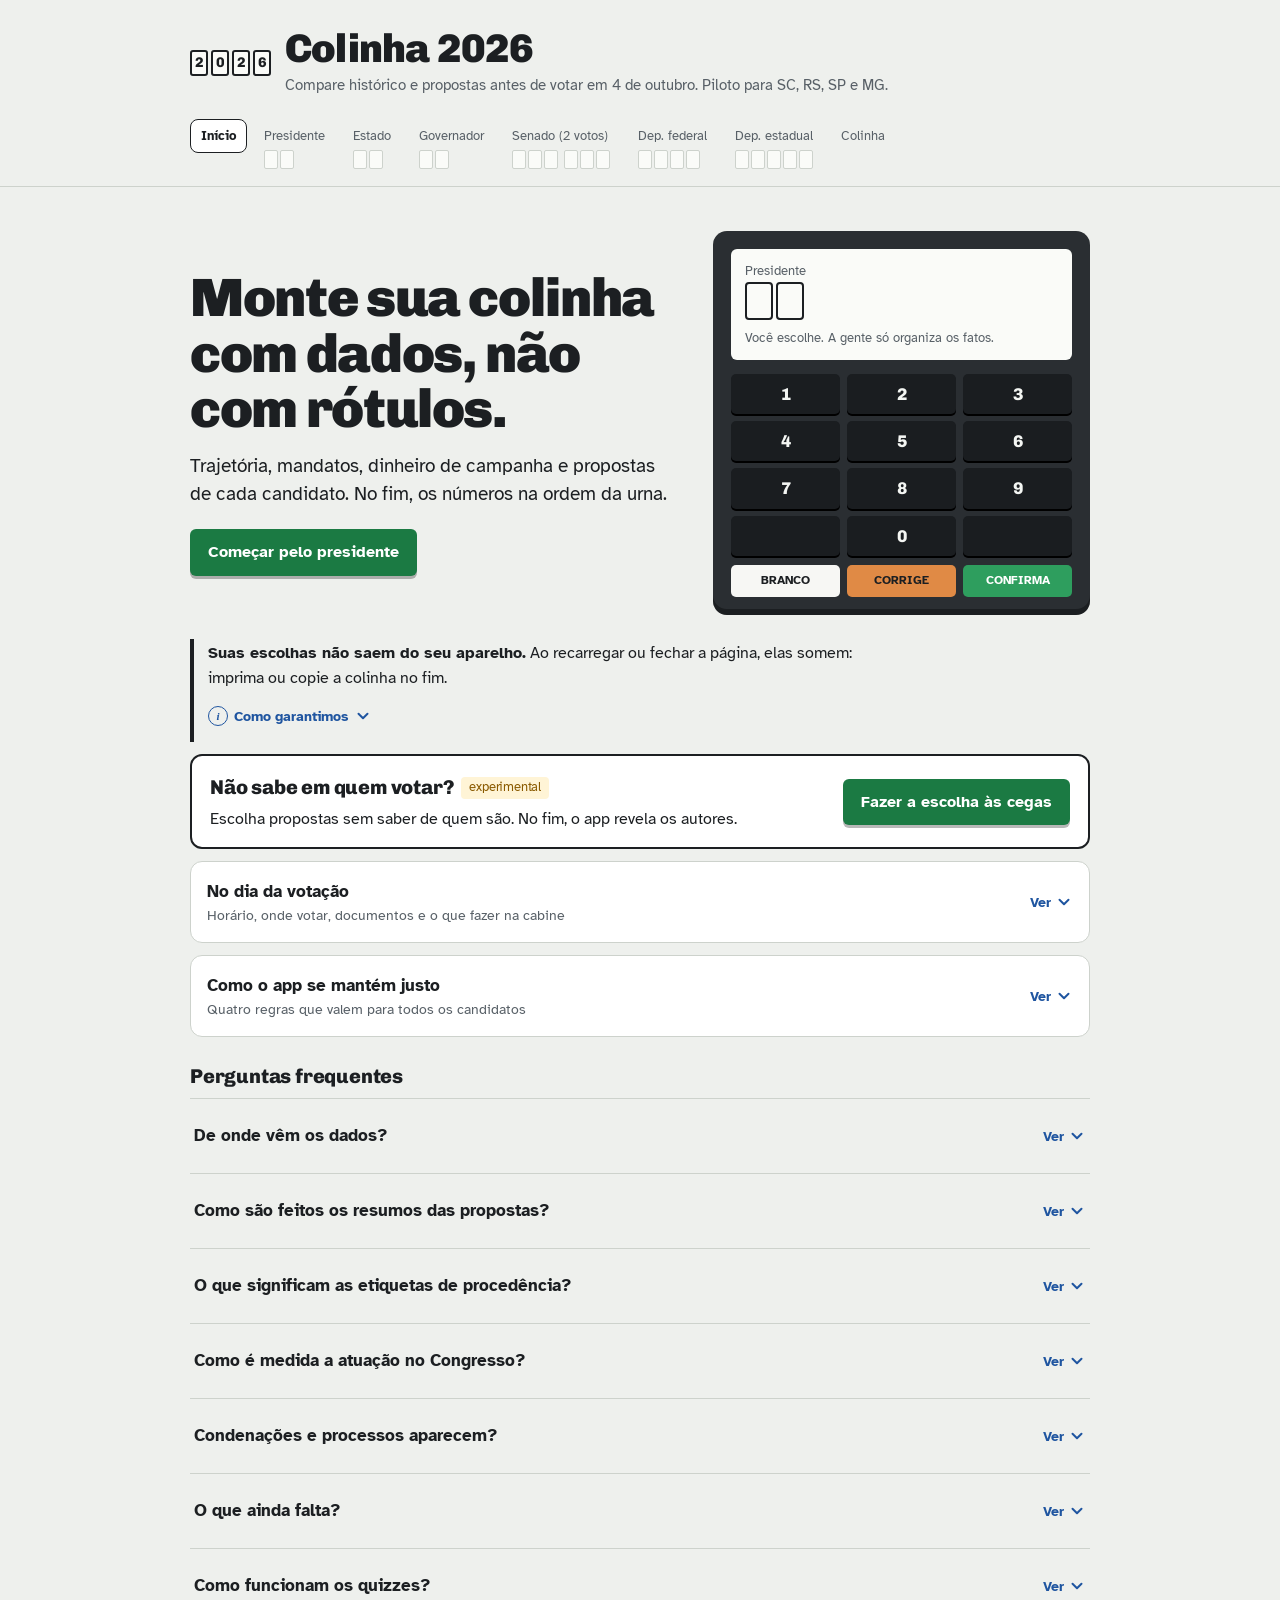
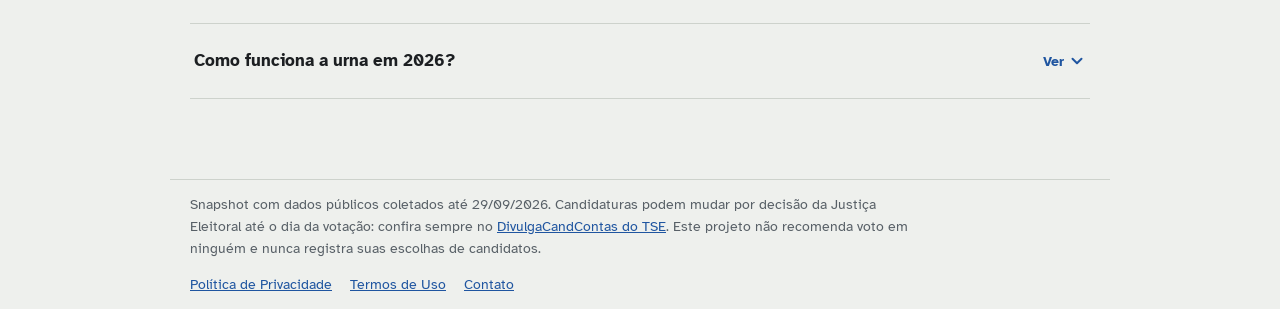
==== commit 0574856d: "Versão 7.1: aviso de medição fixo no rodapé" ====
--- a/index.html
+++ b/index.html
@@ -11,8 +11,8 @@
 <meta property="og:locale" content="pt_BR">
 <meta name="theme-color" content="#2A2E32">
 <link rel="icon" href="data:image/svg+xml,<svg xmlns='http://www.w3.org/2000/svg' viewBox='0 0 100 100'><text y='.9em' font-size='90'>🗳️</text></svg>">
-  <script type="module" crossorigin src="./assets/index-DbUfuvBQ.js"></script>
-  <link rel="stylesheet" crossorigin href="./assets/index-DRnJCN40.css">
+  <script type="module" crossorigin src="./assets/index-Cgra03c8.js"></script>
+  <link rel="stylesheet" crossorigin href="./assets/index-fZmqBA94.css">
 </head>
 <body>
 <div id="root"></div>
--- a/assets/index-fZmqBA94.css
+++ b/assets/index-fZmqBA94.css
@@ -0,0 +1 @@
+@font-face{font-family:Atkinson Hyperlegible;font-style:normal;font-display:swap;font-weight:400;src:url(./atkinson-hyperlegible-latin-400-normal-BrHNak5F.woff2) format("woff2"),url(./atkinson-hyperlegible-latin-400-normal-BbWidj28.woff) format("woff")}@font-face{font-family:Atkinson Hyperlegible;font-style:italic;font-display:swap;font-weight:400;src:url(./atkinson-hyperlegible-latin-400-italic-D-qjh7ci.woff2) format("woff2"),url(./atkinson-hyperlegible-latin-400-italic-OoEIrRJc.woff) format("woff")}@font-face{font-family:Atkinson Hyperlegible;font-style:normal;font-display:swap;font-weight:700;src:url(./atkinson-hyperlegible-latin-700-normal-GZI4o3u0.woff2) format("woff2"),url(./atkinson-hyperlegible-latin-700-normal-BK6Glc0m.woff) format("woff")}@font-face{font-family:Chivo;font-style:normal;font-display:swap;font-weight:600;src:url(./chivo-latin-600-normal-B9W10NB8.woff2) format("woff2"),url(./chivo-latin-600-normal-D21PgxtD.woff) format("woff")}@font-face{font-family:Chivo;font-style:normal;font-display:swap;font-weight:800;src:url(./chivo-latin-800-normal-Dq-1cD0w.woff2) format("woff2"),url(./chivo-latin-800-normal-Bgoad_Kc.woff) format("woff")}@font-face{font-family:Chivo;font-style:normal;font-display:swap;font-weight:900;src:url(./chivo-latin-900-normal-C9LqtGxx.woff2) format("woff2"),url(./chivo-latin-900-normal-BOCGNdu-.woff) format("woff")}:root{box-sizing:border-box;padding-top:env(safe-area-inset-top,0px);padding-bottom:env(safe-area-inset-bottom,0px);--paper:#EEF0ED;--panel:#FFFFFF;--ink:#1C1F22;--muted:#586067;--line:#CDD2CC;--soft:#E3E6E1;--key:#2A2E32;--keyink:#F4F6F3;--confirma:#1B7A43;--confirma-ink:#FFFFFF;--corrige:#C9661A;--corrige-soft:#FBEBDD;--alert:#9A4308;--link:#1F55A0;--screen:#FAFBF8;--warn:#8A5A00;--warn-soft:#FFF4D6;--font:"Atkinson Hyperlegible", "Segoe UI", Roboto, Helvetica, Arial, sans-serif;--display:"Chivo", "Atkinson Hyperlegible", "Segoe UI", Arial, sans-serif}@media (prefers-color-scheme: dark){:root:not([data-theme=light]){--paper:#141618;--panel:#1D2023;--ink:#E8EBE7;--muted:#A3AAB0;--line:#353A3F;--soft:#262A2E;--key:#0E1012;--keyink:#E8EBE7;--confirma:#2E9E5E;--corrige:#E08A45;--corrige-soft:#3A2A1C;--link:#7FAEF0;--screen:#23272B;--warn:#F2C766;--warn-soft:#332A14;--alert:#F0A36A}}:root[data-theme=dark]{--paper:#141618;--panel:#1D2023;--ink:#E8EBE7;--muted:#A3AAB0;--line:#353A3F;--soft:#262A2E;--key:#0E1012;--keyink:#E8EBE7;--confirma:#2E9E5E;--corrige:#E08A45;--corrige-soft:#3A2A1C;--link:#7FAEF0;--screen:#23272B;--warn:#F2C766;--warn-soft:#332A14;--alert:#F0A36A}html{scroll-padding-top:calc(env(safe-area-inset-top,0px) + 120px)}*,*:before,*:after{box-sizing:inherit}body{margin:0;background:var(--paper);color:var(--ink);font-family:var(--font);font-size:17px;line-height:1.55;-webkit-font-smoothing:antialiased}a{color:var(--link)}a:focus-visible,button:focus-visible,input:focus-visible,select:focus-visible,summary:focus-visible{outline:3px solid var(--link);outline-offset:2px;border-radius:4px}.wrap{max-width:940px;margin:0 auto;padding:0 20px}button{font:inherit;color:inherit;cursor:pointer}header.top{padding:28px 20px 12px}.brand{display:flex;align-items:center;gap:14px}.brand h1{font-family:var(--display);font-weight:900;font-size:clamp(28px,5vw,40px);letter-spacing:-.02em;margin:0;line-height:1}.brand .sub{color:var(--muted);font-size:15px;margin:6px 0 0}.logo{display:flex;gap:3px}.logo span{width:18px;height:26px;border:2px solid var(--ink);border-radius:3px;background:var(--screen);display:grid;place-items:center;font-family:var(--display);font-weight:800;font-size:14px}.fita{position:sticky;top:env(safe-area-inset-top,0px);z-index:20;background:var(--paper);border-bottom:1px solid var(--line);padding:10px 0}.fita ol{list-style:none;padding:0 20px;display:flex;gap:6px;overflow-x:auto;max-width:940px;margin:0 auto;scrollbar-width:thin}.fita li{flex:0 0 auto}.step{display:flex;flex-direction:column;align-items:flex-start;gap:4px;border:1.5px solid transparent;background:transparent;padding:6px 10px;border-radius:8px;min-width:0}.step .lbl{font-size:13px;color:var(--muted);white-space:nowrap}.step[aria-current=step]{border-color:var(--ink);background:var(--panel)}.step[aria-current=step] .lbl{color:var(--ink);font-weight:700}.step:hover .lbl{color:var(--ink)}.slots{display:flex;gap:2px}.slots .d{width:14px;height:19px;border:1.5px solid var(--line);border-radius:2px;background:var(--screen);font-family:var(--display);font-weight:800;font-size:11px;display:grid;place-items:center;line-height:1}.slots .d.f{border-color:var(--ink)}.slots .blank{font-size:10px;font-weight:700;border:1.5px solid var(--ink);border-radius:2px;padding:0 4px;height:19px;display:grid;place-items:center;background:var(--screen)}main.wrap{padding:36px 20px 80px}h2.role{font-family:var(--display);font-weight:900;font-size:clamp(26px,4.4vw,36px);letter-spacing:-.015em;line-height:1.1;margin:0 0 6px}.lede{color:var(--muted);margin:0 0 20px;max-width:64ch}h3{font-family:var(--display);font-weight:800;font-size:20px;margin:28px 0 10px;letter-spacing:-.01em}p{max-width:68ch}details.guia{background:var(--panel);border:1px solid var(--line);border-left:5px solid var(--key);border-radius:10px;padding:0;margin:0 0 22px}details.guia summary{list-style:none;padding:14px 18px;font-weight:700;display:flex;justify-content:space-between;align-items:center;gap:12px}details.guia summary::-webkit-details-marker{display:none}details.guia summary .tg{font-weight:400;color:var(--muted);font-size:14px}details.guia[open] summary .tg:after{content:"ocultar"}details.guia:not([open]) summary .tg:after{content:"mostrar"}.guia-body{padding:0 18px 18px;display:grid;grid-template-columns:1fr 1fr;gap:10px 28px}.guia-body h4{margin:6px 0;font-size:15px}.guia-body ul{margin:0;padding-left:18px}.guia-body li{margin:0 0 6px}.guia-body .full{grid-column:1/-1}@media (max-width:720px){.guia-body{grid-template-columns:1fr}}.toolbar{display:flex;flex-wrap:wrap;gap:8px;align-items:center;margin:0 0 14px}.seg{display:inline-flex;border:1.5px solid var(--ink);border-radius:8px;overflow:hidden}.seg button{border:0;background:transparent;padding:7px 14px;font-size:15px}.seg button[aria-pressed=true]{background:var(--ink);color:var(--paper);font-weight:700}.note{font-size:14px;color:var(--muted)}.lista{list-style:none;margin:0;padding:0;border-top:1px solid var(--line)}.cand{border-bottom:1px solid var(--line);scroll-margin-top:calc(env(safe-area-inset-top,0px) + 96px)}.cand.escolhido{background:linear-gradient(90deg,color-mix(in srgb,var(--confirma) 10%,transparent),transparent 60%)}.row{width:100%;display:grid;grid-template-columns:auto 1fr auto;gap:16px;align-items:center;text-align:left;background:transparent;border:0;padding:14px 6px}.row:hover{background:var(--soft)}.num{display:flex;gap:3px}.num .d{width:30px;height:40px;border:2px solid var(--ink);border-radius:4px;background:var(--screen);display:grid;place-items:center;font-family:var(--display);font-weight:800;font-size:22px;font-variant-numeric:tabular-nums}.nm{font-weight:700;font-size:18px;line-height:1.25}.pt{color:var(--muted);font-size:15px}.meta{font-size:14px;color:var(--muted);margin-top:2px}.rowend{display:flex;align-items:center;gap:10px}.chev{width:26px;height:26px;display:grid;place-items:center;border-radius:50%;border:1.5px solid var(--line);font-size:14px;transition:transform .2s}.row[aria-expanded=true] .chev{transform:rotate(180deg)}.tag{display:inline-block;font-size:12.5px;font-weight:700;border-radius:4px;padding:1px 7px;margin-left:6px;vertical-align:2px}.tag.ok{background:color-mix(in srgb,var(--confirma) 16%,transparent);color:var(--confirma)}.tag.ver{background:var(--warn-soft);color:var(--warn)}.tag.sel{background:var(--confirma);color:var(--confirma-ink)}@media (max-width:560px){.row{grid-template-columns:auto 1fr;gap:12px}.chev{display:none}.rowend{grid-column:2;justify-self:start}.num .d{width:24px;height:34px;font-size:18px}}.det{padding:4px 6px 22px}.tabs{display:flex;gap:4px;border-bottom:1.5px solid var(--line);margin:0 0 16px;overflow-x:auto;scrollbar-width:none}.tabs::-webkit-scrollbar{display:none}.tabs button{flex:0 0 auto;white-space:nowrap}.tabs button{border:0;background:transparent;padding:8px 12px;border-bottom:3px solid transparent;margin-bottom:-1.5px;font-size:15px;color:var(--muted)}.tabs button[aria-selected=true]{border-bottom-color:var(--ink);color:var(--ink);font-weight:700}dl.fatos{display:grid;grid-template-columns:minmax(150px,210px) 1fr;gap:6px 18px;margin:0 0 14px}dl.fatos dt{color:var(--muted);font-size:15px}dl.fatos dd{margin:0}@media (max-width:560px){dl.fatos{grid-template-columns:1fr}dl.fatos dt{margin-top:6px}}.traj{margin:0 0 14px;padding-left:20px}.traj li{margin-bottom:3px}.aviso{background:var(--warn-soft);color:var(--ink);border-radius:8px;padding:10px 14px;font-size:15px;margin:10px 0}.aviso strong{color:var(--warn)}.temas{display:grid;grid-template-columns:1fr 1fr;gap:4px 28px}@media (max-width:720px){.temas{grid-template-columns:1fr}}.tema h5{margin:12px 0 4px;font-size:15.5px}.tema ul{margin:0;padding-left:18px}.tema li{margin-bottom:4px}.tema .vazio{color:var(--muted);font-style:italic;font-size:15px;margin:0}table.plano{border-collapse:collapse;width:100%;margin:6px 0 14px;font-size:15.5px}table.plano th,table.plano td{text-align:left;border-bottom:1px solid var(--line);padding:7px 8px;vertical-align:top}table.plano th{color:var(--muted);font-weight:400;width:42%}.fontes{padding-left:18px}.fontes li{margin-bottom:5px}.acoes{display:flex;flex-wrap:wrap;gap:10px;margin-top:18px}.btn{border:0;border-radius:6px;padding:11px 18px;font-weight:700;font-size:16px;box-shadow:0 3px #00000047}.btn:active{transform:translateY(2px);box-shadow:0 1px #00000047}.btn.confirma{background:var(--confirma);color:var(--confirma-ink)}.btn.branco{background:#f7f7f4;color:#1c1f22;border:1.5px solid #9AA09A}.btn.corrige{background:var(--corrige);color:#1c1f22}.btn.ghost{background:transparent;border:1.5px solid var(--ink);box-shadow:none}.btn:disabled{opacity:.45;cursor:not-allowed}.msg{margin-top:10px;font-size:15px;color:var(--alert);font-weight:700}.chips{display:flex;flex-wrap:wrap;gap:6px;margin:0 0 14px}.chips button{border:1.5px solid var(--line);background:var(--panel);border-radius:999px;padding:5px 13px;font-size:15px}.chips button[aria-pressed=true]{border-color:var(--ink);background:var(--ink);color:var(--paper);font-weight:700}.cmp{list-style:none;margin:0;padding:0;border-top:1px solid var(--line)}.cmp li{display:grid;grid-template-columns:auto 190px 1fr;gap:16px;padding:14px 4px;border-bottom:1px solid var(--line);align-items:start}.cmp .who{font-weight:700;line-height:1.3}.cmp .who span{display:block;color:var(--muted);font-weight:400;font-size:14.5px}.cmp ul{margin:0;padding-left:18px}.cmp .vazio{color:var(--muted);font-style:italic}@media (max-width:720px){.cmp li{grid-template-columns:auto 1fr}.cmp li>div:last-child{grid-column:1/-1}}.vagas{display:grid;grid-template-columns:1fr 1fr;gap:12px;margin:0 0 20px}.vaga{background:var(--panel);border:1.5px solid var(--line);border-radius:10px;padding:12px 14px;display:flex;align-items:center;justify-content:space-between;gap:10px}.vaga.f{border-color:var(--ink)}.vaga .t{font-size:14px;color:var(--muted)}.vaga .n{font-weight:700}.linkbtn{background:none;border:0;color:var(--link);text-decoration:underline;padding:0;font-size:14px}@media (max-width:560px){.vagas{grid-template-columns:1fr}}.hero{display:grid;grid-template-columns:1.3fr 1fr;gap:34px;align-items:center;margin:8px 0 30px}.hero h2{font-family:var(--display);font-weight:900;font-size:clamp(32px,6vw,54px);line-height:1.02;letter-spacing:-.025em;margin:0 0 16px}.hero p{font-size:18.5px;margin:0 0 20px}@media (max-width:760px){.hero{grid-template-columns:1fr}}.urna{background:var(--key);border-radius:14px;padding:18px;color:var(--keyink);box-shadow:inset 0 -6px #00000059}.urna .tela{background:var(--screen);color:var(--ink);border-radius:6px;padding:12px 14px;margin-bottom:14px}.urna .tela .c{font-size:13px;color:var(--muted)}.urna .tela .num .d{width:28px;height:38px;font-size:21px}.urna .teclas{display:grid;grid-template-columns:repeat(3,1fr);gap:7px}.urna .teclas span{background:#1a1d20;border-radius:5px;padding:7px 0;text-align:center;font-family:var(--display);font-weight:800;color:#f4f6f3;box-shadow:0 2px #000}.urna .fim{display:grid;grid-template-columns:1fr 1fr 1fr;gap:7px;margin-top:9px}.urna .fim span{border-radius:5px;padding:7px 0;text-align:center;font-size:11.5px;font-weight:700;color:#1c1f22}.principios{display:grid;grid-template-columns:repeat(2,1fr);gap:18px 30px;margin:10px 0 26px;padding:0;list-style:none}.principios li strong{display:block;margin-bottom:2px}@media (max-width:640px){.principios{grid-template-columns:1fr}}details.metodo{border-top:1px solid var(--line);padding:14px 0}details.metodo summary{font-weight:700;cursor:pointer}.uf{display:grid;grid-template-columns:repeat(auto-fill,minmax(150px,1fr));gap:8px;margin:14px 0 20px}.uf button{border:1.5px solid var(--line);background:var(--panel);border-radius:8px;padding:10px 12px;text-align:left;font-size:15px}.uf button[aria-pressed=true]{border-color:var(--ink);box-shadow:inset 0 0 0 1.5px var(--ink);font-weight:700}.uf button:disabled{opacity:.5;cursor:not-allowed}.uf small{display:block;color:var(--muted);font-size:12.5px;font-weight:400}.digitar{background:var(--panel);border:1px solid var(--line);border-radius:12px;padding:18px;margin:0 0 22px}.digitar label{font-weight:700;display:block;margin-bottom:8px}.digitar .linha{display:flex;flex-wrap:wrap;gap:10px;align-items:center}.digitar input{font-family:var(--display);font-weight:800;font-size:28px;letter-spacing:.35em;width:9ch;padding:6px 10px;border:2px solid var(--ink);border-radius:6px;background:var(--screen);color:var(--ink)}.digitar .ok{color:var(--confirma);font-weight:700}.colinha{background:#fff;color:#1c1f22;border:2px solid #1C1F22;border-radius:6px;max-width:560px;padding:18px 20px 12px}.colinha h3{margin:0 0 2px;font-size:22px;color:#1c1f22}.colinha .q{font-size:14px;color:#4a5157;margin:0 0 10px}.colinha ol{list-style:none;margin:0;padding:0}.colinha li{display:grid;grid-template-columns:28px 1fr auto;gap:10px;align-items:center;padding:10px 0;border-top:1px dashed #9AA09A}.colinha .ord{font-family:var(--display);font-weight:800;color:#4a5157}.colinha .cg{font-weight:700;line-height:1.2}.colinha .cg span{display:block;font-weight:400;font-size:14px;color:#4a5157}.colinha .num .d{border-color:#1c1f22;background:#fff;color:#1c1f22}.colinha .num .d.v{border-style:dashed;border-color:#9aa09a;color:#9aa09a}.colinha .bnc{font-weight:800;border:2px solid #1C1F22;padding:4px 10px;border-radius:4px}.colinha .rod{font-size:13px;color:#4a5157;margin-top:8px}.tiles{display:grid;grid-template-columns:repeat(4,1fr);gap:10px;margin:0 0 6px}@media (max-width:720px){.tiles{grid-template-columns:1fr 1fr}}.tile{background:var(--screen);border:1.5px solid var(--line);border-radius:8px;padding:12px 12px 10px}.tv{font-family:var(--display);font-weight:900;font-size:30px;line-height:1.05;letter-spacing:-.01em;font-variant-numeric:tabular-nums}.tv-s{font-size:18px;font-weight:800;line-height:1.2}.tk{font-size:13.5px;color:var(--muted);margin-top:4px;line-height:1.3}h4.sub{margin:18px 0 8px;font-size:15.5px}ul.dest{list-style:none;margin:0;padding:0;display:grid;grid-template-columns:repeat(auto-fit,minmax(220px,1fr));gap:10px}ul.dest li{border-left:4px solid var(--ink);padding:4px 0 4px 12px}.dv{display:block;font-family:var(--display);font-weight:800;font-size:22px;line-height:1.15;font-variant-numeric:tabular-nums}.dk{display:block;font-size:14.5px;color:var(--muted);line-height:1.35;margin-top:2px}.prov{display:inline-block;font-size:11.5px;font-weight:700;border-radius:3px;padding:0 6px;vertical-align:1px;white-space:nowrap;border:1px solid currentColor}.prov-of{color:var(--confirma)}.prov-gov{color:var(--warn)}.prov-imp{color:var(--link)}.prov-crit{color:var(--alert)}.prov-camp{color:var(--muted)}ol.tl{list-style:none;margin:6px 0 0;padding:0;position:relative}.tl-i{display:grid;grid-template-columns:104px 1fr;gap:14px;position:relative;padding-bottom:18px}.tl-i:before{content:"";position:absolute;left:111px;top:6px;bottom:-6px;width:2px;background:var(--line)}.tl-i:last-child:before{display:none}.tl-y{font-family:var(--display);font-weight:800;font-size:15px;text-align:right;padding-top:1px;font-variant-numeric:tabular-nums;color:var(--ink)}.tl-b{position:relative;padding-left:18px;min-width:0}.tl-b:before{content:"";position:absolute;left:-10px;top:5px;width:12px;height:12px;border-radius:50%;background:var(--panel);border:3px solid var(--muted)}.tl-mandato .tl-b:before{background:var(--ink);border-color:var(--ink)}.tl-justica .tl-b:before{border-color:var(--alert);border-radius:2px}.tl-eleicao .tl-b:before{border-color:var(--link)}.tl-k{display:inline-block;font-size:12.5px;color:var(--muted);margin-bottom:1px}.tl-justica .tl-k{color:var(--alert);font-weight:700}.tl-t{font-weight:700;line-height:1.3}.tl-t .n{font-weight:400;color:var(--muted);font-size:14px}.tl-d{margin:4px 0 0;font-size:15.5px}.tl-gap{margin:6px 0 0;font-size:14px;color:var(--warn);background:var(--warn-soft);display:inline-block;padding:3px 9px;border-radius:5px}.tl-gap.tl-ok{color:var(--confirma);background:color-mix(in srgb,var(--confirma) 10%,transparent)}.tl-f{margin:4px 0 0;font-size:14px}.tbl{overflow-x:auto;margin-top:8px}table.met{border-collapse:collapse;width:100%;font-size:14.5px;min-width:520px}table.met th{font-weight:400;color:var(--muted);text-align:left;border-bottom:1.5px solid var(--line);padding:5px 8px}table.met td{border-bottom:1px solid var(--line);padding:7px 8px;vertical-align:top}table.met td:first-child{font-weight:700;width:30%}table.met td:last-child{width:30%;font-size:13.5px}.seta{color:var(--muted);padding:0 2px}@media (max-width:560px){.tl-i{grid-template-columns:62px 1fr;gap:10px}.tl-i:before{left:67px}.tl-y{font-size:13px}}@media (max-width:560px){table.met{min-width:0}table.met thead{display:none}table.met tr{display:block;border-bottom:1px solid var(--line);padding:8px 0}table.met td{display:block;border:0;padding:1px 0;width:auto!important}}.privacidade{border-left:4px solid var(--ink);padding:2px 0 2px 14px;margin:0 0 18px;max-width:760px}.privacidade p{margin:0;font-size:16px}.privacidade .rc-info{margin:2px 0 0}.dica-estrela{white-space:nowrap}.h-faq{margin:26px 0 6px}.rc .principios,.rc .dia-grid{margin:0}.filtros{display:grid;grid-template-columns:minmax(0,2fr) minmax(0,1fr);gap:12px;margin:0 0 8px}.campo{display:flex;flex-direction:column;gap:4px;font-size:14px;color:var(--muted);min-width:0}.campo input,.campo select{font:inherit;font-size:16px;color:var(--ink);background:var(--panel);border:1.5px solid var(--line);border-radius:8px;padding:9px 11px;width:100%;min-width:0}.campo input:focus,.campo select:focus{border-color:var(--ink);outline:none}.legenda{display:flex;flex-wrap:wrap;align-items:center;justify-content:space-between;gap:10px;background:var(--panel);border:1.5px solid var(--ink);border-radius:10px;padding:10px 14px;margin:6px 0 12px}.legenda .num{vertical-align:middle;margin-left:4px}.confere{margin:10px 0 0;font-weight:700;font-size:16px}.confere.ok{color:var(--confirma)}.confere.erro{color:var(--alert)}.redes{display:inline-flex;flex-wrap:wrap;gap:4px 12px}@media (max-width:560px){.filtros{grid-template-columns:minmax(0,1fr)}}:root{--f1:#2A2E32;--f2:#6B737A;--f3:#B5BCC2;--f4:#1F55A0;--f5:#C9661A;--f6:#1B7A43;--f7:#8A5A00;--f8:#E3E6E1}@media (prefers-color-scheme: dark){:root:not([data-theme=light]){--f1:#E8EBE7;--f2:#A3AAB0;--f3:#5B6268;--f4:#7FAEF0;--f5:#E08A45;--f6:#2E9E5E;--f7:#F2C766;--f8:#353A3F}}:root[data-theme=dark]{--f1:#E8EBE7;--f2:#A3AAB0;--f3:#5B6268;--f4:#7FAEF0;--f5:#E08A45;--f6:#2E9E5E;--f7:#F2C766;--f8:#353A3F}.fin-fefc{background:var(--f1)}.fin-fundoPartidario{background:var(--f2)}.fin-partido{background:var(--f3)}.fin-pessoasFisicas{background:var(--f4)}.fin-proprios{background:var(--f5)}.fin-outrosCandidatos{background:var(--f6)}.fin-coletivo{background:var(--f7)}.fin-naoIdentificada{background:var(--f8);background-image:repeating-linear-gradient(45deg,transparent 0 3px,var(--muted) 3px 4px)}.fin-top{display:grid;grid-template-columns:repeat(2,minmax(0,1fr));gap:10px;margin:0 0 10px}.fin-v{font-family:var(--display);font-weight:900;font-size:26px;line-height:1.05;font-variant-numeric:tabular-nums}.fin-k{font-size:13.5px;color:var(--muted);line-height:1.3;margin-top:3px}.fin-barra{display:flex;height:16px;border-radius:4px;overflow:hidden;background:var(--soft);gap:2px}.fin-barra i{display:block;min-width:3px}.fin-leg{list-style:none;margin:10px 0 0;padding:0}.fin-leg li{display:grid;grid-template-columns:14px minmax(0,1fr) auto 52px;gap:8px;align-items:center;padding:4px 0;border-bottom:1px solid var(--line);font-size:15px}.fin-leg .sw{width:12px;height:12px;border-radius:2px}.fin-val{font-variant-numeric:tabular-nums;text-align:right;white-space:nowrap}.fin-p{color:var(--muted);text-align:right;font-variant-numeric:tabular-nums}.fin-h{margin:16px 0 6px;font-size:15.5px}.fin-lim{display:flex;flex-direction:column;gap:6px;font-size:15px}.fin-lim-bar{height:10px;border-radius:5px;background:var(--soft);overflow:hidden;border:1px solid var(--line)}.fin-lim-bar i{display:block;height:100%;background:var(--ink)}.fin-zero{font-weight:700;margin:0}.fin-nota{margin-top:12px}@media (max-width:400px){.fin-v{font-size:22px}.fin-leg li{grid-template-columns:14px minmax(0,1fr) auto}.fin-p{display:none}}.cand-top{display:flex;align-items:center;gap:4px}.cand-top .row{flex:1 1 auto;min-width:0}.estrela{flex:0 0 auto;width:44px;height:44px;display:grid;place-items:center;background:transparent;border:0;border-radius:50%;color:var(--muted);margin-right:2px}.estrela svg{width:24px;height:24px;fill:none;stroke:currentColor;stroke-width:1.8;stroke-linejoin:round}.estrela:hover{background:var(--soft);color:var(--ink)}.estrela.on{color:var(--warn)}.estrela.on svg{fill:currentColor}.curta-bar{position:sticky;bottom:0;z-index:15;margin:18px -20px 0;padding:10px 20px calc(10px + env(safe-area-inset-bottom,0px));background:var(--panel);border-top:2px solid var(--ink);box-shadow:0 -6px 16px #00000014}.curta-in{display:flex;flex-wrap:wrap;align-items:center;justify-content:space-between;gap:8px 14px}.curta-t{min-width:0;flex:1 1 220px;font-size:15px;overflow-wrap:break-word}.curta-b{display:flex;gap:8px;flex-wrap:wrap}@media (max-width:560px){.curta-bar{margin:18px -14px 0;padding-left:14px;padding-right:14px}.curta-b{width:100%}.curta-b .btn{flex:1 1 auto}}.cmpt-ov{position:fixed;top:0;right:0;bottom:0;left:0;z-index:50;background:#1416188c;display:flex;align-items:flex-start;justify-content:center;padding:calc(env(safe-area-inset-top,0px) + 16px) 12px 16px;overflow:auto}.cmpt{background:var(--paper);color:var(--ink);border-radius:12px;width:min(1100px,100%);max-height:calc(100dvh - 32px);display:flex;flex-direction:column;padding:16px 18px 18px;box-shadow:0 10px 40px #0000004d}.cmpt-head{display:flex;justify-content:space-between;align-items:center;gap:10px;margin-bottom:4px}.cmpt-head h3{margin:0}.cmpt-wrap{overflow:auto;min-height:0;flex:1 1 auto;border:1px solid var(--line);border-radius:8px;background:var(--panel)}.cmpt-t{border-collapse:separate;border-spacing:0;width:100%;min-width:calc(150px + var(--cols) * 190px);font-size:14.5px}.cmpt-t th,.cmpt-t td{text-align:left;vertical-align:top;padding:8px 10px;border-bottom:1px solid var(--line)}.cmpt-t td{min-width:180px}.cmpt-t thead th{position:sticky;top:0;z-index:2;background:var(--panel);border-bottom:2px solid var(--ink)}.cmpt-t .cmpt-lab{position:sticky;left:0;z-index:1;background:var(--panel);font-weight:400;color:var(--muted);width:150px;min-width:130px;max-width:170px}.cmpt-t thead .cmpt-lab{z-index:3}.cmpt-t .cmpt-g th{background:var(--soft);font-family:var(--display);font-weight:800;color:var(--ink);font-size:14px;position:static}.cmpt-t td ul{margin:0;padding-left:16px}.cmpt-t .vazio{color:var(--muted);font-style:italic}.cmpt-nm{font-weight:700;margin-top:6px;line-height:1.25}.cmpt-acts{display:flex;flex-direction:column;align-items:flex-start;gap:6px;margin-top:8px}.cmpt-acts .btn{padding:7px 12px;font-size:14.5px}.cmpt-t .num .d{width:24px;height:32px;font-size:17px}.lista-box{border:1.5px solid var(--ink);border-radius:10px;padding:12px 14px;margin:14px 0;background:var(--panel)}.lista-box h5{margin:0 0 4px;font-size:15.5px}.lista-box p{margin:0;font-size:15px}ul.mesma{list-style:none;margin:10px 0 0;padding:0;columns:2;column-gap:20px;font-size:14.5px}ul.mesma li{break-inside:avoid;padding:2px 0}ul.mesma .mn{font-family:var(--display);font-weight:800;font-variant-numeric:tabular-nums;margin-right:4px}@media (max-width:560px){ul.mesma{columns:1}}ol.passos{margin:0 0 8px;padding-left:20px}ol.passos li{margin-bottom:6px}.sub-h{margin:16px 0 8px;font-size:16px}.tag.mand{background:var(--soft);color:var(--ink);border:1px solid var(--line)}.tag.alerta{background:var(--corrige-soft);color:var(--alert)}.col-alerta{display:block;font-weight:700;color:#9a4308;font-size:13px;margin-top:2px}.dia{margin:0 0 12px}.dia-grid{display:grid;grid-template-columns:repeat(2,minmax(0,1fr));gap:12px}.dia-b{background:var(--panel);border:1px solid var(--line);border-radius:10px;padding:12px 16px}.dia-b h4{margin:0 0 6px;font-family:var(--display);font-weight:800;font-size:17px}.dia-b ul{margin:0;padding-left:18px}.dia-b li{margin-bottom:6px;font-size:15.5px}@media (max-width:720px){.dia-grid{grid-template-columns:minmax(0,1fr)}}@media print{.curta-bar,.cmpt-ov,.estrela{display:none!important}}.cmpt-t{table-layout:fixed}.cmpt-t thead th:not(.cmpt-lab){width:calc((100% - 150px) / var(--cols))}.cmps{padding:10px 12px}.cmps-cands{display:flex;flex-direction:column;gap:8px;margin-bottom:6px}.cmps-c{display:grid;grid-template-columns:24px auto minmax(0,1fr);grid-template-areas:"i d n" ". a a";gap:4px 10px;align-items:center;border:1px solid var(--line);border-radius:8px;padding:8px 10px;background:var(--paper)}.cmps-c>.cmps-i{grid-area:i}.cmps-c>.num{grid-area:d}.cmps-n{grid-area:n;min-width:0;overflow-wrap:break-word}.cmps-a{grid-area:a;display:flex;gap:12px;align-items:center}.cmps-a .btn{padding:6px 12px;font-size:14px}.cmps-c .num .d{width:22px;height:30px;font-size:16px}.cmps-i{display:inline-grid;place-items:center;width:22px;height:22px;border-radius:50%;background:var(--ink);color:var(--paper);font-family:var(--display);font-weight:800;font-size:12px;flex:0 0 auto}.cmps-g{margin:16px 0 4px;font-family:var(--display);font-weight:800;font-size:15px;border-bottom:2px solid var(--ink);padding-bottom:4px}.cmps-r{padding:8px 0;border-bottom:1px solid var(--line)}.cmps-l{font-size:13.5px;color:var(--muted);margin-bottom:4px}.cmps-v{display:grid;grid-template-columns:26px minmax(0,1fr);gap:6px;align-items:start;font-size:15px;padding:2px 0;overflow-wrap:break-word}.cmps-v ul{margin:0;padding-left:16px}@media (max-width:560px){.curta-t{white-space:nowrap;overflow:hidden;text-overflow:ellipsis;flex-basis:100%}}footer{border-top:1px solid var(--line);padding:22px 0 40px;color:var(--muted);font-size:14px}footer p{max-width:80ch}.visually-hidden{position:absolute;width:1px;height:1px;overflow:hidden;clip:rect(0 0 0 0);white-space:nowrap}@media (prefers-reduced-motion: reduce){*{transition:none!important;animation:none!important}}@media print{body{background:#fff}header.top,.fita,footer,.noprint,.lede,h2.role{display:none!important}main{padding:0}.colinha{border-width:2px;max-width:none}}html,body{max-width:100%}.tiles{grid-template-columns:repeat(4,minmax(0,1fr))}.tiles-at{grid-template-columns:repeat(3,minmax(0,1fr));margin-top:10px}ul.dest{margin-top:14px}.tile,.tiles>*,.temas>*,.guia-body>*,.sc-grid>*,.nt-top>*,.vagas>*,.principios>*,.hero>*,.row>*,.cmp li>*,.det,.tl-b,dl.fatos dd{min-width:0}.tv-s,.dv,.nm,dl.fatos dd,.tl-t,.tl-d,.cmp .who,.dk,.tk{overflow-wrap:break-word;-webkit-hyphens:auto;hyphens:auto}.fontes li,.tl-f,table.met td:last-child{overflow-wrap:anywhere}.temas,.guia-body,.vagas,.principios{grid-template-columns:repeat(2,minmax(0,1fr))}.hero{grid-template-columns:minmax(0,1.3fr) minmax(0,1fr)}ul.dest{grid-template-columns:repeat(auto-fit,minmax(min(220px,100%),1fr))}.uf{grid-template-columns:repeat(auto-fill,minmax(min(150px,100%),1fr))}.digitar input,.colinha{max-width:100%}@media (max-width:720px){.tiles{grid-template-columns:repeat(2,minmax(0,1fr))}.tiles-at{grid-template-columns:repeat(3,minmax(0,1fr))}.temas,.guia-body,.sc-grid{grid-template-columns:minmax(0,1fr)}}@media (max-width:760px){.hero{grid-template-columns:minmax(0,1fr)}}@media (max-width:640px){.principios{grid-template-columns:minmax(0,1fr)}.nt-top{grid-template-columns:repeat(2,minmax(0,1fr))}}@media (max-width:560px){.vagas{grid-template-columns:minmax(0,1fr)}.wrap{padding-left:14px;padding-right:14px}.tv{font-size:26px}.tile{padding:10px}.nt-top .big .v{font-size:40px}.acoes .btn{flex:1 1 auto}}@media (max-width:400px){.tv{font-size:23px}.tv-s{font-size:15.5px}.dv{font-size:19px}}@media (max-width:360px){.num .d{width:21px;height:30px;font-size:16px}.tl-i{grid-template-columns:52px minmax(0,1fr)}.tl-i:before{left:57px}}.at-casa{margin-bottom:10px}.at-leg{border:1px solid var(--line);border-radius:10px;padding:10px 14px;margin:0 0 10px;background:var(--screen)}.at-leg h5{margin:0 0 8px;font-size:15px}.at-dl{display:grid;grid-template-columns:minmax(0,220px) minmax(0,1fr);gap:8px 16px;margin:0}.at-dl dt{color:var(--muted);font-size:14.5px}.at-dl dd{margin:0;display:flex;flex-wrap:wrap;align-items:center;gap:4px 10px}.at-dl dd strong{font-family:var(--display);font-weight:800;font-size:19px;min-width:48px}.at-dl dd .note{flex-basis:100%;margin:0}.at-bar{display:inline-block;flex:1 1 120px;max-width:260px;height:8px;background:var(--soft);border-radius:4px;overflow:hidden;border:1px solid var(--line)}.at-bar i{display:block;height:100%;background:var(--ink)}.at-cota{list-style:none;margin:0;padding:0}.at-cota li{display:grid;grid-template-columns:42px minmax(0,1fr) 110px;gap:8px;align-items:center;font-size:14px;padding:2px 0}.at-cota li span:last-child{text-align:right;font-variant-numeric:tabular-nums}.at-cota .at-bar{max-width:none}@media (max-width:560px){.at-dl{grid-template-columns:minmax(0,1fr)}.at-dl dt{margin-top:4px}.at-cota li{grid-template-columns:38px minmax(0,1fr) 92px}}.rc{margin:0 0 12px}.rc>summary{list-style:none;cursor:pointer;-webkit-tap-highlight-color:transparent}.rc>summary::-webkit-details-marker{display:none}.rc-s{display:flex;align-items:center;gap:12px}.rc-t{min-width:0;flex:1 1 auto}.rc-tt{font-weight:700;line-height:1.3;display:inline}.rc-st{display:block;font-size:14px;color:var(--muted);font-weight:400;margin-top:2px;line-height:1.35}.rc-selo{display:inline-flex;align-items:center;height:20px;font-size:12px;font-weight:400;color:var(--warn);background:var(--warn-soft);border-radius:4px;padding:0 7px;margin-left:8px;vertical-align:2px}.rc-h{flex:0 0 auto;display:inline-flex;align-items:center;gap:4px;font-size:14px;font-weight:700;color:var(--link)}.rc-seta{width:18px;height:18px;transition:transform .2s ease}.rc[open]>summary .rc-seta{transform:rotate(180deg)}.rc-ocultar{display:none}.rc[open]>summary .rc-ver{display:none}.rc[open]>summary .rc-ocultar{display:inline}@media (prefers-reduced-motion: reduce){.rc-seta{transition:none}}.rc-cartao{background:var(--panel);border:1px solid var(--line);border-radius:12px;overflow:hidden}.rc-cartao>.rc-s{padding:12px 16px;min-height:56px}.rc-cartao>.rc-s:hover{background:var(--soft)}.rc-cartao[open]>.rc-s{border-bottom:1px solid var(--line)}.rc-cartao>.rc-b{padding:14px 16px 16px}.rc-linha{margin:0;border-top:1px solid var(--line)}.rc-linha:last-of-type{border-bottom:1px solid var(--line)}.rc-linha>.rc-s{padding:12px 4px;min-height:50px}.rc-linha>.rc-s:hover .rc-tt{text-decoration:underline}.rc-linha>.rc-b{padding:0 4px 14px}.rc-grupo .rc-linha+.rc-linha{border-top:1px solid var(--line)}.rc-info{margin:8px 0}.rc-info>.rc-s{display:inline-flex;gap:6px;padding:6px 0;min-height:36px;color:var(--link)}.rc-info>.rc-s .rc-t{flex:0 1 auto}.rc-info>.rc-s .rc-tt{font-size:14px;font-weight:700}.rc-info>.rc-s:hover .rc-tt{text-decoration:underline}.rc-ico{display:inline-grid;place-items:center;width:18px;height:18px;border-radius:50%;border:1.6px solid currentColor;font-size:11px;font-weight:800;font-style:italic;font-family:Georgia,serif;flex:0 0 auto}.rc-info>.rc-b{padding:4px 0 2px 24px;font-size:14.5px;color:var(--muted);max-width:72ch}.rc-info>.rc-b p{margin:0 0 6px}.rc-b>*:last-child{margin-bottom:0}.rc>summary:focus-visible{outline:3px solid var(--link);outline-offset:-3px;border-radius:10px}@media print{.rc{display:none!important}}.mp-ov{position:fixed;top:0;right:0;bottom:0;left:0;z-index:70;background:#14161880;display:flex;align-items:center;justify-content:center;padding:16px;animation:mp-f .15s ease-out}.mp{background:var(--panel);color:var(--ink);border-radius:14px;width:min(440px,100%);padding:20px 20px 16px;box-shadow:0 12px 40px #0000004d;animation:mp-s .18s ease-out}.mp-k{margin:0 0 2px;font-size:13px;font-weight:700;color:var(--confirma);text-transform:none}.mp h3{margin:0 0 12px;font-size:21px}.mp-l{list-style:none;margin:0 0 16px;padding:0;display:flex;flex-direction:column;gap:10px}.mp-l li{display:flex;align-items:center;gap:12px;background:var(--screen);border:1px solid var(--line);border-radius:10px;padding:10px 12px;min-width:0}.mp-l li>span:last-child{min-width:0;overflow-wrap:break-word;font-weight:700}.mp-vaga{display:block;font-weight:400;font-size:13px;color:var(--muted)}.mp-a{display:flex;flex-direction:column;gap:8px}.mp-a .btn{width:100%}.mp-n{margin:10px 0 0;font-size:13.5px;color:var(--muted);text-align:center}@media (max-width:560px){.mp-ov{align-items:flex-end;padding:0}.mp{border-radius:16px 16px 0 0;width:100%;padding-bottom:calc(16px + env(safe-area-inset-bottom,0px));animation:mp-u .2s ease-out}}@keyframes mp-f{0%{opacity:0}to{opacity:1}}@keyframes mp-s{0%{transform:translateY(8px);opacity:.6}to{transform:none;opacity:1}}@keyframes mp-u{0%{transform:translateY(40px)}to{transform:none}}@media (prefers-reduced-motion: reduce){.mp-ov,.mp{animation:none!important}}@media print{.mp-ov{display:none!important}}.pilha{display:flex;flex-direction:column;gap:12px;margin:0 0 24px}.pilha>*{margin:0!important}.pilha:empty{display:none}.lede{margin-bottom:20px}.hero{margin-bottom:24px}.h-faq{margin:0 0 6px}@media (max-width:560px){header.top{padding:20px 20px 10px}}.at-area{overflow-wrap:break-word;min-width:0}.at-casa .at-cota li:has(.at-area){grid-template-columns:minmax(0,150px) minmax(0,1fr) 120px}.at-lista{list-style:none;margin:0;padding:0}.at-lista li{display:flex;justify-content:space-between;gap:12px;padding:5px 0;border-bottom:1px solid var(--line);font-size:15px}.at-lista li:last-child{border-bottom:0}.at-lista strong{font-family:var(--display);font-variant-numeric:tabular-nums}.at-mun{list-style:none;margin:0;padding:0}.at-mun li{display:flex;justify-content:space-between;gap:12px;padding:3px 0;border-bottom:1px dashed var(--line)}@media (max-width:560px){.at-casa .at-cota li:has(.at-area){grid-template-columns:minmax(0,1fr) 100px}.at-casa .at-cota li:has(.at-area) .at-bar{grid-column:1/-1;order:3}}:root{--consent-h:0px}body{padding-bottom:var(--consent-h)}.consent{position:fixed;left:0;right:0;bottom:0;z-index:45;background:var(--panel);border-top:2px solid var(--ink);box-shadow:0 -6px 20px #00000024;padding-bottom:env(safe-area-inset-bottom,0px);max-height:70vh;overflow:auto}.consent-in{max-width:1080px;margin:0 auto;padding:12px 20px;display:flex;gap:10px 24px;align-items:center;justify-content:space-between}.consent-t{min-width:0;flex:1 1 auto}.consent p{margin:0;font-size:15px}.consent .rc-info{margin:2px 0 0}.consent-b{display:flex;gap:10px;flex:0 0 auto}.curta-bar{bottom:var(--consent-h)}@media (max-width:720px){.consent-in{flex-direction:column;align-items:stretch;padding:10px 14px}.consent-b .btn{flex:1 1 0}}@media print{.consent{display:none!important}body{padding-bottom:0}}.rod-links{display:flex;flex-wrap:wrap;gap:6px 18px;margin-top:8px}.rod-links .linkbtn,.rod-links a{font-size:14px}
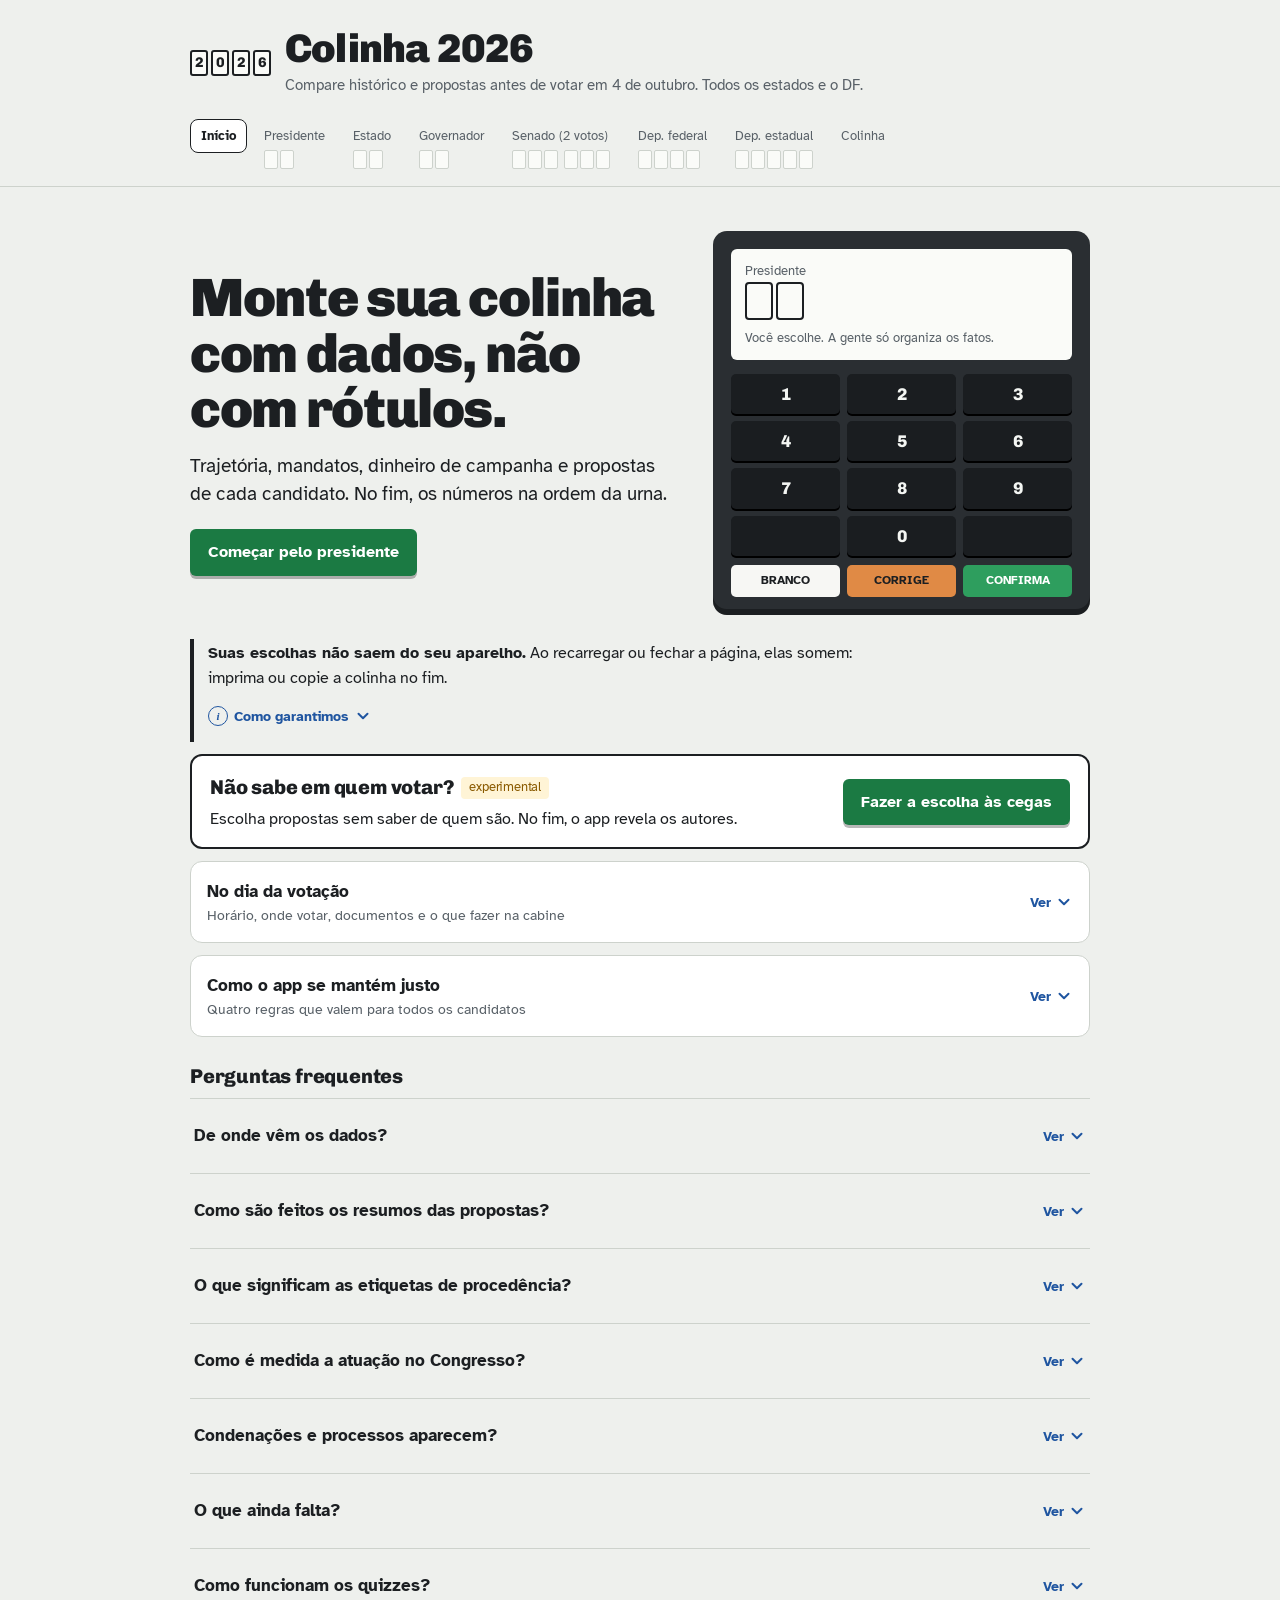
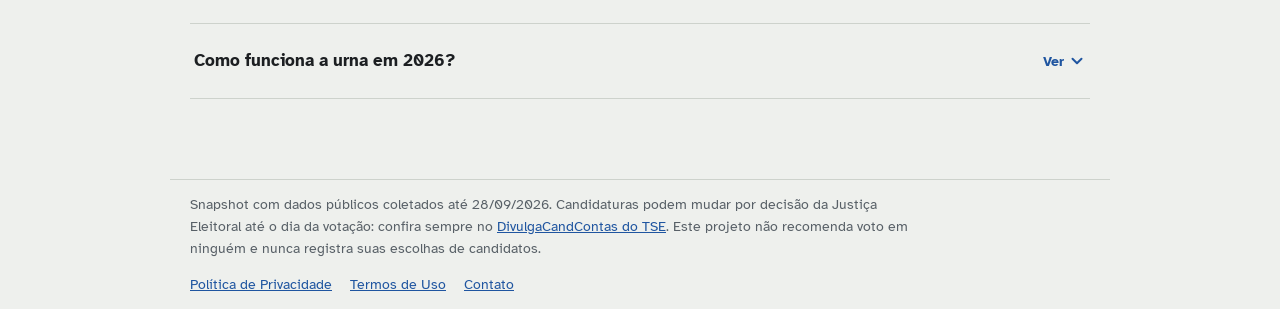
==== commit 5982d20b: "Versão 8: todos os 27 estados" ====
--- a/index.html
+++ b/index.html
@@ -2,16 +2,18 @@
 <html lang="pt-BR">
 <head>
 <meta charset="utf-8">
+<meta http-equiv="Content-Security-Policy" content="default-src 'self'; script-src 'self' https://www.googletagmanager.com; connect-src 'self' https://*.google-analytics.com https://*.analytics.google.com https://www.googletagmanager.com; img-src 'self' data: https://*.google-analytics.com https://*.googletagmanager.com; style-src 'self' 'unsafe-inline'; font-src 'self' data:; object-src 'none'; base-uri 'self'; form-action 'none'; frame-src 'none'; upgrade-insecure-requests">
+<meta name="referrer" content="strict-origin-when-cross-origin">
 <meta name="viewport" content="width=device-width, initial-scale=1, viewport-fit=cover">
 <title>Colinha 2026</title>
-<meta name="description" content="Compare histórico, propostas e dados dos candidatos das Eleições 2026 e monte sua colinha na ordem da urna. Piloto para Santa Catarina, Rio Grande do Sul, São Paulo e Minas Gerais.">
+<meta name="description" content="Compare histórico, propostas e dados dos candidatos das Eleições 2026 e monte sua colinha na ordem da urna. Todos os estados e o Distrito Federal.">
 <meta property="og:title" content="Colinha 2026: compare candidatos com dados">
 <meta property="og:description" content="Histórico, propostas registradas no TSE e a colinha na ordem exata da urna. Sem recomendação de voto.">
 <meta property="og:type" content="website">
 <meta property="og:locale" content="pt_BR">
 <meta name="theme-color" content="#2A2E32">
 <link rel="icon" href="data:image/svg+xml,<svg xmlns='http://www.w3.org/2000/svg' viewBox='0 0 100 100'><text y='.9em' font-size='90'>🗳️</text></svg>">
-  <script type="module" crossorigin src="./assets/index-Cgra03c8.js"></script>
+  <script type="module" crossorigin src="./assets/index-cqCRRv48.js"></script>
   <link rel="stylesheet" crossorigin href="./assets/index-fZmqBA94.css">
 </head>
 <body>
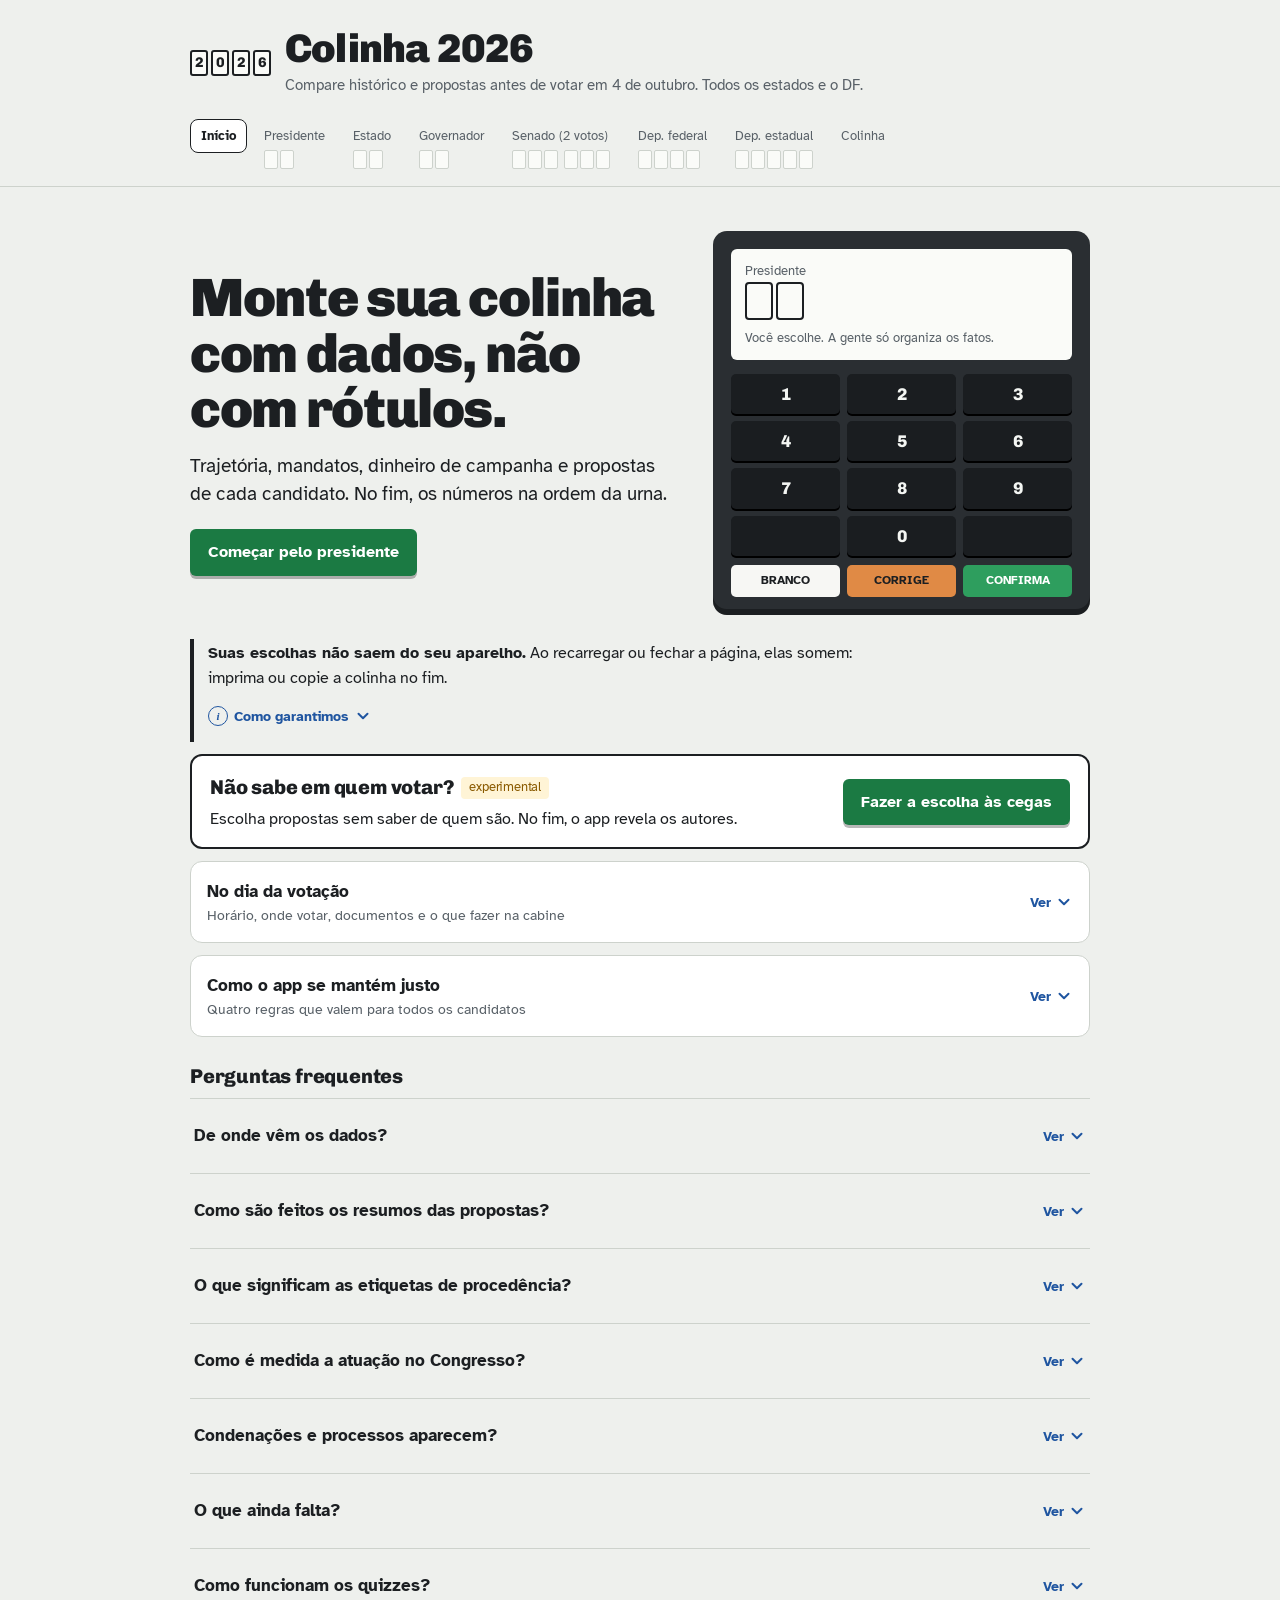
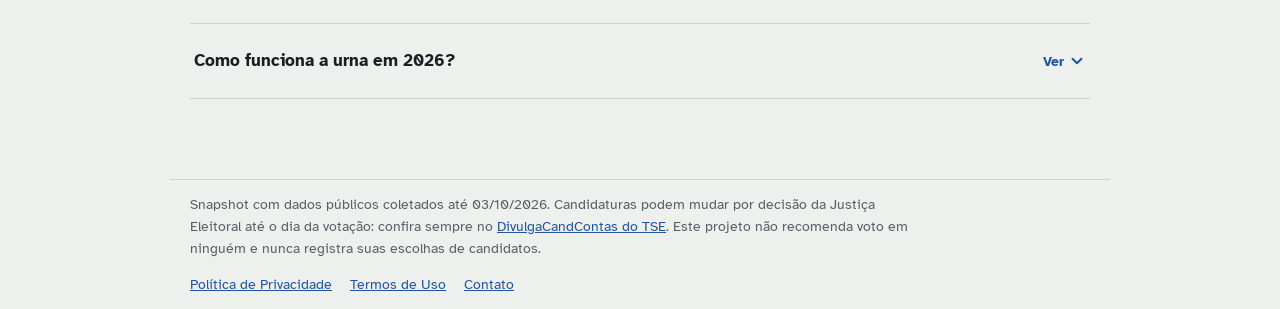
==== commit 1f5a2ec8: "Atualização automática dos dados 2026-10-03T13:55Z" ====
--- a/index.html
+++ b/index.html
@@ -13,8 +13,8 @@
 <meta property="og:locale" content="pt_BR">
 <meta name="theme-color" content="#2A2E32">
 <link rel="icon" href="data:image/svg+xml,<svg xmlns='http://www.w3.org/2000/svg' viewBox='0 0 100 100'><text y='.9em' font-size='90'>🗳️</text></svg>">
-  <script type="module" crossorigin src="./assets/index-cqCRRv48.js"></script>
-  <link rel="stylesheet" crossorigin href="./assets/index-fZmqBA94.css">
+  <script type="module" crossorigin src="./assets/index-CHFm_6xz.js"></script>
+  <link rel="stylesheet" crossorigin href="./assets/index-B240W4IN.css">
 </head>
 <body>
 <div id="root"></div>
--- a/assets/index-B240W4IN.css
+++ b/assets/index-B240W4IN.css
@@ -0,0 +1 @@
+@font-face{font-family:Atkinson Hyperlegible;font-style:normal;font-display:swap;font-weight:400;src:url(./atkinson-hyperlegible-latin-400-normal-BrHNak5F.woff2) format("woff2"),url(./atkinson-hyperlegible-latin-400-normal-BbWidj28.woff) format("woff")}@font-face{font-family:Atkinson Hyperlegible;font-style:italic;font-display:swap;font-weight:400;src:url(./atkinson-hyperlegible-latin-400-italic-D-qjh7ci.woff2) format("woff2"),url(./atkinson-hyperlegible-latin-400-italic-OoEIrRJc.woff) format("woff")}@font-face{font-family:Atkinson Hyperlegible;font-style:normal;font-display:swap;font-weight:700;src:url(./atkinson-hyperlegible-latin-700-normal-GZI4o3u0.woff2) format("woff2"),url(./atkinson-hyperlegible-latin-700-normal-BK6Glc0m.woff) format("woff")}@font-face{font-family:Chivo;font-style:normal;font-display:swap;font-weight:600;src:url(./chivo-latin-600-normal-B9W10NB8.woff2) format("woff2"),url(./chivo-latin-600-normal-D21PgxtD.woff) format("woff")}@font-face{font-family:Chivo;font-style:normal;font-display:swap;font-weight:800;src:url(./chivo-latin-800-normal-Dq-1cD0w.woff2) format("woff2"),url(./chivo-latin-800-normal-Bgoad_Kc.woff) format("woff")}@font-face{font-family:Chivo;font-style:normal;font-display:swap;font-weight:900;src:url(./chivo-latin-900-normal-C9LqtGxx.woff2) format("woff2"),url(./chivo-latin-900-normal-BOCGNdu-.woff) format("woff")}:root{box-sizing:border-box;padding-top:env(safe-area-inset-top,0px);padding-bottom:env(safe-area-inset-bottom,0px);--paper:#EEF0ED;--panel:#FFFFFF;--ink:#1C1F22;--muted:#586067;--line:#CDD2CC;--soft:#E3E6E1;--key:#2A2E32;--keyink:#F4F6F3;--confirma:#1B7A43;--confirma-ink:#FFFFFF;--corrige:#C9661A;--corrige-soft:#FBEBDD;--alert:#9A4308;--link:#1F55A0;--screen:#FAFBF8;--warn:#8A5A00;--warn-soft:#FFF4D6;--font:"Atkinson Hyperlegible", "Segoe UI", Roboto, Helvetica, Arial, sans-serif;--display:"Chivo", "Atkinson Hyperlegible", "Segoe UI", Arial, sans-serif}@media (prefers-color-scheme: dark){:root:not([data-theme=light]){--paper:#141618;--panel:#1D2023;--ink:#E8EBE7;--muted:#A3AAB0;--line:#353A3F;--soft:#262A2E;--key:#0E1012;--keyink:#E8EBE7;--confirma:#2E9E5E;--corrige:#E08A45;--corrige-soft:#3A2A1C;--link:#7FAEF0;--screen:#23272B;--warn:#F2C766;--warn-soft:#332A14;--alert:#F0A36A}}:root[data-theme=dark]{--paper:#141618;--panel:#1D2023;--ink:#E8EBE7;--muted:#A3AAB0;--line:#353A3F;--soft:#262A2E;--key:#0E1012;--keyink:#E8EBE7;--confirma:#2E9E5E;--corrige:#E08A45;--corrige-soft:#3A2A1C;--link:#7FAEF0;--screen:#23272B;--warn:#F2C766;--warn-soft:#332A14;--alert:#F0A36A}html{scroll-padding-top:calc(env(safe-area-inset-top,0px) + 120px)}*,*:before,*:after{box-sizing:inherit}body{margin:0;background:var(--paper);color:var(--ink);font-family:var(--font);font-size:17px;line-height:1.55;-webkit-font-smoothing:antialiased}a{color:var(--link)}a:focus-visible,button:focus-visible,input:focus-visible,select:focus-visible,summary:focus-visible{outline:3px solid var(--link);outline-offset:2px;border-radius:4px}.wrap{max-width:940px;margin:0 auto;padding:0 20px}button{font:inherit;color:inherit;cursor:pointer}header.top{padding:28px 20px 12px}.brand{display:flex;align-items:center;gap:14px}.brand h1{font-family:var(--display);font-weight:900;font-size:clamp(28px,5vw,40px);letter-spacing:-.02em;margin:0;line-height:1}.brand .sub{color:var(--muted);font-size:15px;margin:6px 0 0}.logo{display:flex;gap:3px}.logo span{width:18px;height:26px;border:2px solid var(--ink);border-radius:3px;background:var(--screen);display:grid;place-items:center;font-family:var(--display);font-weight:800;font-size:14px}.fita{position:sticky;top:env(safe-area-inset-top,0px);z-index:20;background:var(--paper);border-bottom:1px solid var(--line);padding:10px 0}.fita ol{list-style:none;padding:0 20px;display:flex;gap:6px;overflow-x:auto;max-width:940px;margin:0 auto;scrollbar-width:thin}.fita li{flex:0 0 auto}.step{display:flex;flex-direction:column;align-items:flex-start;gap:4px;border:1.5px solid transparent;background:transparent;padding:6px 10px;border-radius:8px;min-width:0}.step .lbl{font-size:13px;color:var(--muted);white-space:nowrap}.step[aria-current=step]{border-color:var(--ink);background:var(--panel)}.step[aria-current=step] .lbl{color:var(--ink);font-weight:700}.step:hover .lbl{color:var(--ink)}.slots{display:flex;gap:2px}.slots .d{width:14px;height:19px;border:1.5px solid var(--line);border-radius:2px;background:var(--screen);font-family:var(--display);font-weight:800;font-size:11px;display:grid;place-items:center;line-height:1}.slots .d.f{border-color:var(--ink)}.slots .blank{font-size:10px;font-weight:700;border:1.5px solid var(--ink);border-radius:2px;padding:0 4px;height:19px;display:grid;place-items:center;background:var(--screen)}main.wrap{padding:36px 20px 80px}h2.role{font-family:var(--display);font-weight:900;font-size:clamp(26px,4.4vw,36px);letter-spacing:-.015em;line-height:1.1;margin:0 0 6px}.lede{color:var(--muted);margin:0 0 20px;max-width:64ch}h3{font-family:var(--display);font-weight:800;font-size:20px;margin:28px 0 10px;letter-spacing:-.01em}p{max-width:68ch}details.guia{background:var(--panel);border:1px solid var(--line);border-left:5px solid var(--key);border-radius:10px;padding:0;margin:0 0 22px}details.guia summary{list-style:none;padding:14px 18px;font-weight:700;display:flex;justify-content:space-between;align-items:center;gap:12px}details.guia summary::-webkit-details-marker{display:none}details.guia summary .tg{font-weight:400;color:var(--muted);font-size:14px}details.guia[open] summary .tg:after{content:"ocultar"}details.guia:not([open]) summary .tg:after{content:"mostrar"}.guia-body{padding:0 18px 18px;display:grid;grid-template-columns:1fr 1fr;gap:10px 28px}.guia-body h4{margin:6px 0;font-size:15px}.guia-body ul{margin:0;padding-left:18px}.guia-body li{margin:0 0 6px}.guia-body .full{grid-column:1/-1}@media (max-width:720px){.guia-body{grid-template-columns:1fr}}.toolbar{display:flex;flex-wrap:wrap;gap:8px;align-items:center;margin:0 0 14px}.seg{display:inline-flex;border:1.5px solid var(--ink);border-radius:8px;overflow:hidden}.seg button{border:0;background:transparent;padding:7px 14px;font-size:15px}.seg button[aria-pressed=true]{background:var(--ink);color:var(--paper);font-weight:700}.note{font-size:14px;color:var(--muted)}.lista{list-style:none;margin:0;padding:0;border-top:1px solid var(--line)}.cand{border-bottom:1px solid var(--line);scroll-margin-top:calc(env(safe-area-inset-top,0px) + 96px)}.cand.escolhido{background:linear-gradient(90deg,color-mix(in srgb,var(--confirma) 10%,transparent),transparent 60%)}.row{width:100%;display:grid;grid-template-columns:auto 1fr auto;gap:16px;align-items:center;text-align:left;background:transparent;border:0;padding:14px 6px}.row:hover{background:var(--soft)}.num{display:flex;gap:3px}.num .d{width:30px;height:40px;border:2px solid var(--ink);border-radius:4px;background:var(--screen);display:grid;place-items:center;font-family:var(--display);font-weight:800;font-size:22px;font-variant-numeric:tabular-nums}.nm{font-weight:700;font-size:18px;line-height:1.25}.pt{color:var(--muted);font-size:15px}.meta{font-size:14px;color:var(--muted);margin-top:2px}.rowend{display:flex;align-items:center;gap:10px}.chev{width:26px;height:26px;display:grid;place-items:center;border-radius:50%;border:1.5px solid var(--line);font-size:14px;transition:transform .2s}.row[aria-expanded=true] .chev{transform:rotate(180deg)}.tag{display:inline-block;font-size:12.5px;font-weight:700;border-radius:4px;padding:1px 7px;margin-left:6px;vertical-align:2px}.tag.ok{background:color-mix(in srgb,var(--confirma) 16%,transparent);color:var(--confirma)}.tag.ver{background:var(--warn-soft);color:var(--warn)}.tag.sel{background:var(--confirma);color:var(--confirma-ink)}@media (max-width:560px){.row{grid-template-columns:auto 1fr;gap:12px}.chev{display:none}.rowend{grid-column:2;justify-self:start}.num .d{width:24px;height:34px;font-size:18px}}.det{padding:4px 6px 22px}.tabs{display:flex;gap:4px;border-bottom:1.5px solid var(--line);margin:0 0 16px;overflow-x:auto;scrollbar-width:none}.tabs::-webkit-scrollbar{display:none}.tabs button{flex:0 0 auto;white-space:nowrap}.tabs button{border:0;background:transparent;padding:8px 12px;border-bottom:3px solid transparent;margin-bottom:-1.5px;font-size:15px;color:var(--muted)}.tabs button[aria-selected=true]{border-bottom-color:var(--ink);color:var(--ink);font-weight:700}dl.fatos{display:grid;grid-template-columns:minmax(150px,210px) 1fr;gap:6px 18px;margin:0 0 14px}dl.fatos dt{color:var(--muted);font-size:15px}dl.fatos dd{margin:0}@media (max-width:560px){dl.fatos{grid-template-columns:1fr}dl.fatos dt{margin-top:6px}}.traj{margin:0 0 14px;padding-left:20px}.traj li{margin-bottom:3px}.aviso{background:var(--warn-soft);color:var(--ink);border-radius:8px;padding:10px 14px;font-size:15px;margin:10px 0}.aviso strong{color:var(--warn)}.temas{display:grid;grid-template-columns:1fr 1fr;gap:4px 28px}@media (max-width:720px){.temas{grid-template-columns:1fr}}.tema h5{margin:12px 0 4px;font-size:15.5px}.tema ul{margin:0;padding-left:18px}.tema li{margin-bottom:4px}.tema .vazio{color:var(--muted);font-style:italic;font-size:15px;margin:0}table.plano{border-collapse:collapse;width:100%;margin:6px 0 14px;font-size:15.5px}table.plano th,table.plano td{text-align:left;border-bottom:1px solid var(--line);padding:7px 8px;vertical-align:top}table.plano th{color:var(--muted);font-weight:400;width:42%}.fontes{padding-left:18px}.fontes li{margin-bottom:5px}.acoes{display:flex;flex-wrap:wrap;gap:10px;margin-top:18px}.btn{border:0;border-radius:6px;padding:11px 18px;font-weight:700;font-size:16px;box-shadow:0 3px #00000047}.btn:active{transform:translateY(2px);box-shadow:0 1px #00000047}.btn.confirma{background:var(--confirma);color:var(--confirma-ink)}.btn.branco{background:#f7f7f4;color:#1c1f22;border:1.5px solid #9AA09A}.btn.corrige{background:var(--corrige);color:#1c1f22}.btn.ghost{background:transparent;border:1.5px solid var(--ink);box-shadow:none}.btn:disabled{opacity:.45;cursor:not-allowed}.msg{margin-top:10px;font-size:15px;color:var(--alert);font-weight:700}.chips{display:flex;flex-wrap:wrap;gap:6px;margin:0 0 14px}.chips button{border:1.5px solid var(--line);background:var(--panel);border-radius:999px;padding:5px 13px;font-size:15px}.chips button[aria-pressed=true]{border-color:var(--ink);background:var(--ink);color:var(--paper);font-weight:700}.cmp{list-style:none;margin:0;padding:0;border-top:1px solid var(--line)}.cmp li{display:grid;grid-template-columns:auto 190px 1fr;gap:16px;padding:14px 4px;border-bottom:1px solid var(--line);align-items:start}.cmp .who{font-weight:700;line-height:1.3}.cmp .who span{display:block;color:var(--muted);font-weight:400;font-size:14.5px}.cmp ul{margin:0;padding-left:18px}.cmp .vazio{color:var(--muted);font-style:italic}@media (max-width:720px){.cmp li{grid-template-columns:auto 1fr}.cmp li>div:last-child{grid-column:1/-1}}.vagas{display:grid;grid-template-columns:1fr 1fr;gap:12px;margin:0 0 20px}.vaga{background:var(--panel);border:1.5px solid var(--line);border-radius:10px;padding:12px 14px;display:flex;align-items:center;justify-content:space-between;gap:10px}.vaga.f{border-color:var(--ink)}.vaga .t{font-size:14px;color:var(--muted)}.vaga .n{font-weight:700}.linkbtn{background:none;border:0;color:var(--link);text-decoration:underline;padding:0;font-size:14px}@media (max-width:560px){.vagas{grid-template-columns:1fr}}.hero{display:grid;grid-template-columns:1.3fr 1fr;gap:34px;align-items:center;margin:8px 0 30px}.hero h2{font-family:var(--display);font-weight:900;font-size:clamp(32px,6vw,54px);line-height:1.02;letter-spacing:-.025em;margin:0 0 16px}.hero p{font-size:18.5px;margin:0 0 20px}@media (max-width:760px){.hero{grid-template-columns:1fr}}.urna{background:var(--key);border-radius:14px;padding:18px;color:var(--keyink);box-shadow:inset 0 -6px #00000059}.urna .tela{background:var(--screen);color:var(--ink);border-radius:6px;padding:12px 14px;margin-bottom:14px}.urna .tela .c{font-size:13px;color:var(--muted)}.urna .tela .num .d{width:28px;height:38px;font-size:21px}.urna .teclas{display:grid;grid-template-columns:repeat(3,1fr);gap:7px}.urna .teclas span{background:#1a1d20;border-radius:5px;padding:7px 0;text-align:center;font-family:var(--display);font-weight:800;color:#f4f6f3;box-shadow:0 2px #000}.urna .fim{display:grid;grid-template-columns:1fr 1fr 1fr;gap:7px;margin-top:9px}.urna .fim span{border-radius:5px;padding:7px 0;text-align:center;font-size:11.5px;font-weight:700;color:#1c1f22}.principios{display:grid;grid-template-columns:repeat(2,1fr);gap:18px 30px;margin:10px 0 26px;padding:0;list-style:none}.principios li strong{display:block;margin-bottom:2px}@media (max-width:640px){.principios{grid-template-columns:1fr}}details.metodo{border-top:1px solid var(--line);padding:14px 0}details.metodo summary{font-weight:700;cursor:pointer}.uf{display:grid;grid-template-columns:repeat(auto-fill,minmax(150px,1fr));gap:8px;margin:14px 0 20px}.uf button{border:1.5px solid var(--line);background:var(--panel);border-radius:8px;padding:10px 12px;text-align:left;font-size:15px}.uf button[aria-pressed=true]{border-color:var(--ink);box-shadow:inset 0 0 0 1.5px var(--ink);font-weight:700}.uf button:disabled{opacity:.5;cursor:not-allowed}.uf small{display:block;color:var(--muted);font-size:12.5px;font-weight:400}.digitar{background:var(--panel);border:1px solid var(--line);border-radius:12px;padding:18px;margin:0 0 22px}.digitar label{font-weight:700;display:block;margin-bottom:8px}.digitar .linha{display:flex;flex-wrap:wrap;gap:10px;align-items:center}.digitar input{font-family:var(--display);font-weight:800;font-size:28px;letter-spacing:.35em;width:9ch;padding:6px 10px;border:2px solid var(--ink);border-radius:6px;background:var(--screen);color:var(--ink)}.digitar .ok{color:var(--confirma);font-weight:700}.colinha{background:#fff;color:#1c1f22;border:2px solid #1C1F22;border-radius:6px;max-width:560px;padding:18px 20px 12px}.colinha h3{margin:0 0 2px;font-size:22px;color:#1c1f22}.colinha .q{font-size:14px;color:#4a5157;margin:0 0 10px}.colinha ol{list-style:none;margin:0;padding:0}.colinha li{display:grid;grid-template-columns:28px 1fr auto;gap:10px;align-items:center;padding:10px 0;border-top:1px dashed #9AA09A}.colinha .ord{font-family:var(--display);font-weight:800;color:#4a5157}.colinha .cg{font-weight:700;line-height:1.2}.colinha .cg span{display:block;font-weight:400;font-size:14px;color:#4a5157}.colinha .num .d{border-color:#1c1f22;background:#fff;color:#1c1f22}.colinha .num .d.v{border-style:dashed;border-color:#9aa09a;color:#9aa09a}.colinha .bnc{font-weight:800;border:2px solid #1C1F22;padding:4px 10px;border-radius:4px}.colinha .rod{font-size:13px;color:#4a5157;margin-top:8px}.tiles{display:grid;grid-template-columns:repeat(4,1fr);gap:10px;margin:0 0 6px}@media (max-width:720px){.tiles{grid-template-columns:1fr 1fr}}.tile{background:var(--screen);border:1.5px solid var(--line);border-radius:8px;padding:12px 12px 10px}.tv{font-family:var(--display);font-weight:900;font-size:30px;line-height:1.05;letter-spacing:-.01em;font-variant-numeric:tabular-nums}.tv-s{font-size:18px;font-weight:800;line-height:1.2}.tk{font-size:13.5px;color:var(--muted);margin-top:4px;line-height:1.3}h4.sub{margin:18px 0 8px;font-size:15.5px}ul.dest{list-style:none;margin:0;padding:0;display:grid;grid-template-columns:repeat(auto-fit,minmax(220px,1fr));gap:10px}ul.dest li{border-left:4px solid var(--ink);padding:4px 0 4px 12px}.dv{display:block;font-family:var(--display);font-weight:800;font-size:22px;line-height:1.15;font-variant-numeric:tabular-nums}.dk{display:block;font-size:14.5px;color:var(--muted);line-height:1.35;margin-top:2px}.prov{display:inline-block;font-size:11.5px;font-weight:700;border-radius:3px;padding:0 6px;vertical-align:1px;white-space:nowrap;border:1px solid currentColor}.prov-of{color:var(--confirma)}.prov-gov{color:var(--warn)}.prov-imp{color:var(--link)}.prov-crit{color:var(--alert)}.prov-camp{color:var(--muted)}ol.tl{list-style:none;margin:6px 0 0;padding:0;position:relative}.tl-i{display:grid;grid-template-columns:104px 1fr;gap:14px;position:relative;padding-bottom:18px}.tl-i:before{content:"";position:absolute;left:111px;top:6px;bottom:-6px;width:2px;background:var(--line)}.tl-i:last-child:before{display:none}.tl-y{font-family:var(--display);font-weight:800;font-size:15px;text-align:right;padding-top:1px;font-variant-numeric:tabular-nums;color:var(--ink)}.tl-b{position:relative;padding-left:18px;min-width:0}.tl-b:before{content:"";position:absolute;left:-10px;top:5px;width:12px;height:12px;border-radius:50%;background:var(--panel);border:3px solid var(--muted)}.tl-mandato .tl-b:before{background:var(--ink);border-color:var(--ink)}.tl-justica .tl-b:before{border-color:var(--alert);border-radius:2px}.tl-eleicao .tl-b:before{border-color:var(--link)}.tl-k{display:inline-block;font-size:12.5px;color:var(--muted);margin-bottom:1px}.tl-justica .tl-k{color:var(--alert);font-weight:700}.tl-t{font-weight:700;line-height:1.3}.tl-t .n{font-weight:400;color:var(--muted);font-size:14px}.tl-d{margin:4px 0 0;font-size:15.5px}.tl-gap{margin:6px 0 0;font-size:14px;color:var(--warn);background:var(--warn-soft);display:inline-block;padding:3px 9px;border-radius:5px}.tl-gap.tl-ok{color:var(--confirma);background:color-mix(in srgb,var(--confirma) 10%,transparent)}.tl-f{margin:4px 0 0;font-size:14px}.tbl{overflow-x:auto;margin-top:8px}table.met{border-collapse:collapse;width:100%;font-size:14.5px;min-width:520px}table.met th{font-weight:400;color:var(--muted);text-align:left;border-bottom:1.5px solid var(--line);padding:5px 8px}table.met td{border-bottom:1px solid var(--line);padding:7px 8px;vertical-align:top}table.met td:first-child{font-weight:700;width:30%}table.met td:last-child{width:30%;font-size:13.5px}.seta{color:var(--muted);padding:0 2px}@media (max-width:560px){.tl-i{grid-template-columns:62px 1fr;gap:10px}.tl-i:before{left:67px}.tl-y{font-size:13px}}@media (max-width:560px){table.met{min-width:0}table.met thead{display:none}table.met tr{display:block;border-bottom:1px solid var(--line);padding:8px 0}table.met td{display:block;border:0;padding:1px 0;width:auto!important}}.privacidade{border-left:4px solid var(--ink);padding:2px 0 2px 14px;margin:0 0 18px;max-width:760px}.privacidade p{margin:0;font-size:16px}.privacidade .rc-info{margin:2px 0 0}.dica-estrela{white-space:nowrap}.h-faq{margin:26px 0 6px}.rc .principios,.rc .dia-grid{margin:0}.filtros{display:grid;grid-template-columns:minmax(0,2fr) minmax(0,1fr);gap:12px;margin:0 0 8px}.campo{display:flex;flex-direction:column;gap:4px;font-size:14px;color:var(--muted);min-width:0}.campo input,.campo select{font:inherit;font-size:16px;color:var(--ink);background:var(--panel);border:1.5px solid var(--line);border-radius:8px;padding:9px 11px;width:100%;min-width:0}.campo input:focus,.campo select:focus{border-color:var(--ink);outline:none}.legenda{display:flex;flex-wrap:wrap;align-items:center;justify-content:space-between;gap:10px;background:var(--panel);border:1.5px solid var(--ink);border-radius:10px;padding:10px 14px;margin:6px 0 12px}.legenda .num{vertical-align:middle;margin-left:4px}.confere{margin:10px 0 0;font-weight:700;font-size:16px}.confere.ok{color:var(--confirma)}.confere.erro{color:var(--alert)}.redes{display:inline-flex;flex-wrap:wrap;gap:4px 12px}@media (max-width:560px){.filtros{grid-template-columns:minmax(0,1fr)}}:root{--f1:#2A2E32;--f2:#6B737A;--f3:#B5BCC2;--f4:#1F55A0;--f5:#C9661A;--f6:#1B7A43;--f7:#8A5A00;--f8:#E3E6E1}@media (prefers-color-scheme: dark){:root:not([data-theme=light]){--f1:#E8EBE7;--f2:#A3AAB0;--f3:#5B6268;--f4:#7FAEF0;--f5:#E08A45;--f6:#2E9E5E;--f7:#F2C766;--f8:#353A3F}}:root[data-theme=dark]{--f1:#E8EBE7;--f2:#A3AAB0;--f3:#5B6268;--f4:#7FAEF0;--f5:#E08A45;--f6:#2E9E5E;--f7:#F2C766;--f8:#353A3F}.fin-fefc{background:var(--f1)}.fin-fundoPartidario{background:var(--f2)}.fin-partido{background:var(--f3)}.fin-pessoasFisicas{background:var(--f4)}.fin-proprios{background:var(--f5)}.fin-outrosCandidatos{background:var(--f6)}.fin-coletivo{background:var(--f7)}.fin-naoIdentificada{background:var(--f8);background-image:repeating-linear-gradient(45deg,transparent 0 3px,var(--muted) 3px 4px)}.fin-top{display:grid;grid-template-columns:repeat(2,minmax(0,1fr));gap:10px;margin:0 0 10px}.fin-v{font-family:var(--display);font-weight:900;font-size:26px;line-height:1.05;font-variant-numeric:tabular-nums}.fin-k{font-size:13.5px;color:var(--muted);line-height:1.3;margin-top:3px}.fin-barra{display:flex;height:16px;border-radius:4px;overflow:hidden;background:var(--soft);gap:2px}.fin-barra i{display:block;min-width:3px}.fin-leg{list-style:none;margin:10px 0 0;padding:0}.fin-leg li{display:grid;grid-template-columns:14px minmax(0,1fr) auto 52px;gap:8px;align-items:center;padding:4px 0;border-bottom:1px solid var(--line);font-size:15px}.fin-leg .sw{width:12px;height:12px;border-radius:2px}.fin-val{font-variant-numeric:tabular-nums;text-align:right;white-space:nowrap}.fin-p{color:var(--muted);text-align:right;font-variant-numeric:tabular-nums}.fin-h{margin:16px 0 6px;font-size:15.5px}.fin-lim{display:flex;flex-direction:column;gap:6px;font-size:15px}.fin-lim-bar{height:10px;border-radius:5px;background:var(--soft);overflow:hidden;border:1px solid var(--line)}.fin-lim-bar i{display:block;height:100%;background:var(--ink)}.fin-zero{font-weight:700;margin:0}.fin-nota{margin-top:12px}@media (max-width:400px){.fin-v{font-size:22px}.fin-leg li{grid-template-columns:14px minmax(0,1fr) auto}.fin-p{display:none}}.cand-top{display:flex;align-items:center;gap:4px}.cand-top .row{flex:1 1 auto;min-width:0}.estrela{flex:0 0 auto;width:44px;height:44px;display:grid;place-items:center;background:transparent;border:0;border-radius:50%;color:var(--muted);margin-right:2px}.estrela svg{width:24px;height:24px;fill:none;stroke:currentColor;stroke-width:1.8;stroke-linejoin:round}.estrela:hover{background:var(--soft);color:var(--ink)}.estrela.on{color:var(--warn)}.estrela.on svg{fill:currentColor}.curta-bar{position:sticky;bottom:0;z-index:15;margin:18px -20px 0;padding:10px 20px calc(10px + env(safe-area-inset-bottom,0px));background:var(--panel);border-top:2px solid var(--ink);box-shadow:0 -6px 16px #00000014}.curta-in{display:flex;flex-wrap:wrap;align-items:center;justify-content:space-between;gap:8px 14px}.curta-t{min-width:0;flex:1 1 220px;font-size:15px;overflow-wrap:break-word}.curta-b{display:flex;gap:8px;flex-wrap:wrap}@media (max-width:560px){.curta-bar{margin:18px -14px 0;padding-left:14px;padding-right:14px}.curta-b{width:100%}.curta-b .btn{flex:1 1 auto}}.cmpt-ov{position:fixed;top:0;right:0;bottom:0;left:0;z-index:50;background:#1416188c;display:flex;align-items:flex-start;justify-content:center;padding:calc(env(safe-area-inset-top,0px) + 16px) 12px 16px;overflow:auto}.cmpt{background:var(--paper);color:var(--ink);border-radius:12px;width:min(1100px,100%);max-height:calc(100dvh - 32px);display:flex;flex-direction:column;padding:16px 18px 18px;box-shadow:0 10px 40px #0000004d}.cmpt-head{display:flex;justify-content:space-between;align-items:center;gap:10px;margin-bottom:4px}.cmpt-head h3{margin:0}.cmpt-wrap{overflow:auto;min-height:0;flex:1 1 auto;border:1px solid var(--line);border-radius:8px;background:var(--panel)}.cmpt-t{border-collapse:separate;border-spacing:0;width:100%;min-width:calc(150px + var(--cols) * 190px);font-size:14.5px}.cmpt-t th,.cmpt-t td{text-align:left;vertical-align:top;padding:8px 10px;border-bottom:1px solid var(--line)}.cmpt-t td{min-width:180px}.cmpt-t thead th{position:sticky;top:0;z-index:2;background:var(--panel);border-bottom:2px solid var(--ink)}.cmpt-t .cmpt-lab{position:sticky;left:0;z-index:1;background:var(--panel);font-weight:400;color:var(--muted);width:150px;min-width:130px;max-width:170px}.cmpt-t thead .cmpt-lab{z-index:3}.cmpt-t .cmpt-g th{background:var(--soft);font-family:var(--display);font-weight:800;color:var(--ink);font-size:14px;position:static}.cmpt-t td ul{margin:0;padding-left:16px}.cmpt-t .vazio{color:var(--muted);font-style:italic}.cmpt-nm{font-weight:700;margin-top:6px;line-height:1.25}.cmpt-acts{display:flex;flex-direction:column;align-items:flex-start;gap:6px;margin-top:8px}.cmpt-acts .btn{padding:7px 12px;font-size:14.5px}.cmpt-t .num .d{width:24px;height:32px;font-size:17px}.lista-box{border:1.5px solid var(--ink);border-radius:10px;padding:12px 14px;margin:14px 0;background:var(--panel)}.lista-box h5{margin:0 0 4px;font-size:15.5px}.lista-box p{margin:0;font-size:15px}ul.mesma{list-style:none;margin:10px 0 0;padding:0;columns:2;column-gap:20px;font-size:14.5px}ul.mesma li{break-inside:avoid;padding:2px 0}ul.mesma .mn{font-family:var(--display);font-weight:800;font-variant-numeric:tabular-nums;margin-right:4px}@media (max-width:560px){ul.mesma{columns:1}}ol.passos{margin:0 0 8px;padding-left:20px}ol.passos li{margin-bottom:6px}.sub-h{margin:16px 0 8px;font-size:16px}.tag.mand{background:var(--soft);color:var(--ink);border:1px solid var(--line)}.tag.alerta{background:var(--corrige-soft);color:var(--alert)}.col-alerta{display:block;font-weight:700;color:#9a4308;font-size:13px;margin-top:2px}.dia{margin:0 0 12px}.dia-grid{display:grid;grid-template-columns:repeat(2,minmax(0,1fr));gap:12px}.dia-b{background:var(--panel);border:1px solid var(--line);border-radius:10px;padding:12px 16px}.dia-b h4{margin:0 0 6px;font-family:var(--display);font-weight:800;font-size:17px}.dia-b ul{margin:0;padding-left:18px}.dia-b li{margin-bottom:6px;font-size:15.5px}@media (max-width:720px){.dia-grid{grid-template-columns:minmax(0,1fr)}}@media print{.curta-bar,.cmpt-ov,.estrela{display:none!important}}.cmpt-t{table-layout:fixed}.cmpt-t thead th:not(.cmpt-lab){width:calc((100% - 150px) / var(--cols))}.cmps{padding:10px 12px}.cmps-cands{display:flex;flex-direction:column;gap:8px;margin-bottom:6px}.cmps-c{display:grid;grid-template-columns:24px auto minmax(0,1fr);grid-template-areas:"i d n" ". a a";gap:4px 10px;align-items:center;border:1px solid var(--line);border-radius:8px;padding:8px 10px;background:var(--paper)}.cmps-c>.cmps-i{grid-area:i}.cmps-c>.num{grid-area:d}.cmps-n{grid-area:n;min-width:0;overflow-wrap:break-word}.cmps-a{grid-area:a;display:flex;gap:12px;align-items:center}.cmps-a .btn{padding:6px 12px;font-size:14px}.cmps-c .num .d{width:22px;height:30px;font-size:16px}.cmps-i{display:inline-grid;place-items:center;width:22px;height:22px;border-radius:50%;background:var(--ink);color:var(--paper);font-family:var(--display);font-weight:800;font-size:12px;flex:0 0 auto}.cmps-g{margin:16px 0 4px;font-family:var(--display);font-weight:800;font-size:15px;border-bottom:2px solid var(--ink);padding-bottom:4px}.cmps-r{padding:8px 0;border-bottom:1px solid var(--line)}.cmps-l{font-size:13.5px;color:var(--muted);margin-bottom:4px}.cmps-v{display:grid;grid-template-columns:26px minmax(0,1fr);gap:6px;align-items:start;font-size:15px;padding:2px 0;overflow-wrap:break-word}.cmps-v ul{margin:0;padding-left:16px}@media (max-width:560px){.curta-t{white-space:nowrap;overflow:hidden;text-overflow:ellipsis;flex-basis:100%}}footer{border-top:1px solid var(--line);padding:22px 0 40px;color:var(--muted);font-size:14px}footer p{max-width:80ch}.visually-hidden{position:absolute;width:1px;height:1px;overflow:hidden;clip:rect(0 0 0 0);white-space:nowrap}@media (prefers-reduced-motion: reduce){*{transition:none!important;animation:none!important}}@media print{body{background:#fff}header.top,.fita,footer,.noprint,.lede,h2.role{display:none!important}main{padding:0}.colinha{border-width:2px;max-width:none}}html,body{max-width:100%}.tiles{grid-template-columns:repeat(4,minmax(0,1fr))}.tiles-at{grid-template-columns:repeat(3,minmax(0,1fr));margin-top:10px}ul.dest{margin-top:14px}.tile,.tiles>*,.temas>*,.guia-body>*,.sc-grid>*,.nt-top>*,.vagas>*,.principios>*,.hero>*,.row>*,.cmp li>*,.det,.tl-b,dl.fatos dd{min-width:0}.tv-s,.dv,.nm,dl.fatos dd,.tl-t,.tl-d,.cmp .who,.dk,.tk{overflow-wrap:break-word;-webkit-hyphens:auto;hyphens:auto}.fontes li,.tl-f,table.met td:last-child{overflow-wrap:anywhere}.temas,.guia-body,.vagas,.principios{grid-template-columns:repeat(2,minmax(0,1fr))}.hero{grid-template-columns:minmax(0,1.3fr) minmax(0,1fr)}ul.dest{grid-template-columns:repeat(auto-fit,minmax(min(220px,100%),1fr))}.uf{grid-template-columns:repeat(auto-fill,minmax(min(150px,100%),1fr))}.digitar input,.colinha{max-width:100%}@media (max-width:720px){.tiles{grid-template-columns:repeat(2,minmax(0,1fr))}.tiles-at{grid-template-columns:repeat(3,minmax(0,1fr))}.temas,.guia-body,.sc-grid{grid-template-columns:minmax(0,1fr)}}@media (max-width:760px){.hero{grid-template-columns:minmax(0,1fr)}}@media (max-width:640px){.principios{grid-template-columns:minmax(0,1fr)}.nt-top{grid-template-columns:repeat(2,minmax(0,1fr))}}@media (max-width:560px){.vagas{grid-template-columns:minmax(0,1fr)}.wrap{padding-left:14px;padding-right:14px}.tv{font-size:26px}.tile{padding:10px}.nt-top .big .v{font-size:40px}.acoes .btn{flex:1 1 auto}}@media (max-width:400px){.tv{font-size:23px}.tv-s{font-size:15.5px}.dv{font-size:19px}}@media (max-width:360px){.num .d{width:21px;height:30px;font-size:16px}.tl-i{grid-template-columns:52px minmax(0,1fr)}.tl-i:before{left:57px}}.at-casa{margin-bottom:10px}.at-leg{border:1px solid var(--line);border-radius:10px;padding:10px 14px;margin:0 0 10px;background:var(--screen)}.at-leg h5{margin:0 0 8px;font-size:15px}.at-dl{display:grid;grid-template-columns:minmax(0,220px) minmax(0,1fr);gap:8px 16px;margin:0}.at-dl dt{color:var(--muted);font-size:14.5px}.at-dl dd{margin:0;display:flex;flex-wrap:wrap;align-items:center;gap:4px 10px}.at-dl dd strong{font-family:var(--display);font-weight:800;font-size:19px;min-width:48px}.at-dl dd .note{flex-basis:100%;margin:0}.at-bar{display:inline-block;flex:1 1 120px;max-width:260px;height:8px;background:var(--soft);border-radius:4px;overflow:hidden;border:1px solid var(--line)}.at-bar i{display:block;height:100%;background:var(--ink)}.at-cota{list-style:none;margin:0;padding:0}.at-cota li{display:grid;grid-template-columns:42px minmax(0,1fr) 110px;gap:8px;align-items:center;font-size:14px;padding:2px 0}.at-cota li span:last-child{text-align:right;font-variant-numeric:tabular-nums}.at-cota .at-bar{max-width:none}@media (max-width:560px){.at-dl{grid-template-columns:minmax(0,1fr)}.at-dl dt{margin-top:4px}.at-cota li{grid-template-columns:38px minmax(0,1fr) 92px}}.rc{margin:0 0 12px}.rc>summary{list-style:none;cursor:pointer;-webkit-tap-highlight-color:transparent}.rc>summary::-webkit-details-marker{display:none}.rc-s{display:flex;align-items:center;gap:12px}.rc-t{min-width:0;flex:1 1 auto}.rc-tt{font-weight:700;line-height:1.3;display:inline}.rc-st{display:block;font-size:14px;color:var(--muted);font-weight:400;margin-top:2px;line-height:1.35}.rc-selo{display:inline-flex;align-items:center;height:20px;font-size:12px;font-weight:400;color:var(--warn);background:var(--warn-soft);border-radius:4px;padding:0 7px;margin-left:8px;vertical-align:2px}.rc-h{flex:0 0 auto;display:inline-flex;align-items:center;gap:4px;font-size:14px;font-weight:700;color:var(--link)}.rc-seta{width:18px;height:18px;transition:transform .2s ease}.rc[open]>summary .rc-seta{transform:rotate(180deg)}.rc-ocultar{display:none}.rc[open]>summary .rc-ver{display:none}.rc[open]>summary .rc-ocultar{display:inline}@media (prefers-reduced-motion: reduce){.rc-seta{transition:none}}.rc-cartao{background:var(--panel);border:1px solid var(--line);border-radius:12px;overflow:hidden}.rc-cartao>.rc-s{padding:12px 16px;min-height:56px}.rc-cartao>.rc-s:hover{background:var(--soft)}.rc-cartao[open]>.rc-s{border-bottom:1px solid var(--line)}.rc-cartao>.rc-b{padding:14px 16px 16px}.rc-linha{margin:0;border-top:1px solid var(--line)}.rc-linha:last-of-type{border-bottom:1px solid var(--line)}.rc-linha>.rc-s{padding:12px 4px;min-height:50px}.rc-linha>.rc-s:hover .rc-tt{text-decoration:underline}.rc-linha>.rc-b{padding:0 4px 14px}.rc-grupo .rc-linha+.rc-linha{border-top:1px solid var(--line)}.rc-info{margin:8px 0}.rc-info>.rc-s{display:inline-flex;gap:6px;padding:6px 0;min-height:36px;color:var(--link)}.rc-info>.rc-s .rc-t{flex:0 1 auto}.rc-info>.rc-s .rc-tt{font-size:14px;font-weight:700}.rc-info>.rc-s:hover .rc-tt{text-decoration:underline}.rc-ico{display:inline-grid;place-items:center;width:18px;height:18px;border-radius:50%;border:1.6px solid currentColor;font-size:11px;font-weight:800;font-style:italic;font-family:Georgia,serif;flex:0 0 auto}.rc-info>.rc-b{padding:4px 0 2px 24px;font-size:14.5px;color:var(--muted);max-width:72ch}.rc-info>.rc-b p{margin:0 0 6px}.rc-b>*:last-child{margin-bottom:0}.rc>summary:focus-visible{outline:3px solid var(--link);outline-offset:-3px;border-radius:10px}@media print{.rc{display:none!important}}.mp-ov{position:fixed;top:0;right:0;bottom:0;left:0;z-index:70;background:#14161880;display:flex;align-items:center;justify-content:center;padding:16px;animation:mp-f .15s ease-out}.mp{background:var(--panel);color:var(--ink);border-radius:14px;width:min(440px,100%);padding:20px 20px 16px;box-shadow:0 12px 40px #0000004d;animation:mp-s .18s ease-out}.mp-k{margin:0 0 2px;font-size:13px;font-weight:700;color:var(--confirma);text-transform:none}.mp h3{margin:0 0 12px;font-size:21px}.mp-l{list-style:none;margin:0 0 16px;padding:0;display:flex;flex-direction:column;gap:10px}.mp-l li{display:flex;align-items:center;gap:12px;background:var(--screen);border:1px solid var(--line);border-radius:10px;padding:10px 12px;min-width:0}.mp-l li>span:last-child{min-width:0;overflow-wrap:break-word;font-weight:700}.mp-vaga{display:block;font-weight:400;font-size:13px;color:var(--muted)}.mp-a{display:flex;flex-direction:column;gap:8px}.mp-a .btn{width:100%}.mp-n{margin:10px 0 0;font-size:13.5px;color:var(--muted);text-align:center}@media (max-width:560px){.mp-ov{align-items:flex-end;padding:0}.mp{border-radius:16px 16px 0 0;width:100%;padding-bottom:calc(16px + env(safe-area-inset-bottom,0px));animation:mp-u .2s ease-out}}@keyframes mp-f{0%{opacity:0}to{opacity:1}}@keyframes mp-s{0%{transform:translateY(8px);opacity:.6}to{transform:none;opacity:1}}@keyframes mp-u{0%{transform:translateY(40px)}to{transform:none}}@media (prefers-reduced-motion: reduce){.mp-ov,.mp{animation:none!important}}@media print{.mp-ov{display:none!important}}.pilha{display:flex;flex-direction:column;gap:12px;margin:0 0 24px}.pilha>*{margin:0!important}.pilha:empty{display:none}.lede{margin-bottom:20px}.hero{margin-bottom:24px}.h-faq{margin:0 0 6px}@media (max-width:560px){header.top{padding:20px 20px 10px}}.at-area{overflow-wrap:break-word;min-width:0}.at-casa .at-cota li:has(.at-area){grid-template-columns:minmax(0,150px) minmax(0,1fr) 120px}.at-lista{list-style:none;margin:0;padding:0}.at-lista li{display:flex;justify-content:space-between;gap:12px;padding:5px 0;border-bottom:1px solid var(--line);font-size:15px}.at-lista li:last-child{border-bottom:0}.at-lista strong{font-family:var(--display);font-variant-numeric:tabular-nums}.at-mun{list-style:none;margin:0;padding:0}.at-mun li{display:flex;justify-content:space-between;gap:12px;padding:3px 0;border-bottom:1px dashed var(--line)}@media (max-width:560px){.at-casa .at-cota li:has(.at-area){grid-template-columns:minmax(0,1fr) 100px}.at-casa .at-cota li:has(.at-area) .at-bar{grid-column:1/-1;order:3}}:root{--consent-h:0px}body{padding-bottom:var(--consent-h)}.consent{position:fixed;left:0;right:0;bottom:0;z-index:45;background:var(--panel);border-top:2px solid var(--ink);box-shadow:0 -6px 20px #00000024;padding-bottom:env(safe-area-inset-bottom,0px);max-height:70vh;overflow:auto}.consent-in{max-width:1080px;margin:0 auto;padding:12px 20px;display:flex;gap:10px 24px;align-items:center;justify-content:space-between}.consent-t{min-width:0;flex:1 1 auto}.consent p{margin:0;font-size:15px}.consent .rc-info{margin:2px 0 0}.consent-b{display:flex;gap:10px;flex:0 0 auto}.curta-bar{bottom:var(--consent-h)}@media (max-width:720px){.consent-in{flex-direction:column;align-items:stretch;padding:10px 14px}.consent-b .btn{flex:1 1 0}}@media print{.consent{display:none!important}body{padding-bottom:0}}.rod-links{display:flex;flex-wrap:wrap;gap:6px 18px;margin-top:8px}.rod-links .linkbtn,.rod-links a{font-size:14px}.stg-faixa{background:#7a4b00;color:#fff;text-align:center;font-size:14px;font-weight:700;padding:8px 14px;padding-top:calc(8px + env(safe-area-inset-top,0px))}.stg-faixa a{color:#fff;text-decoration:underline}@media print{.stg-faixa{display:none}}
